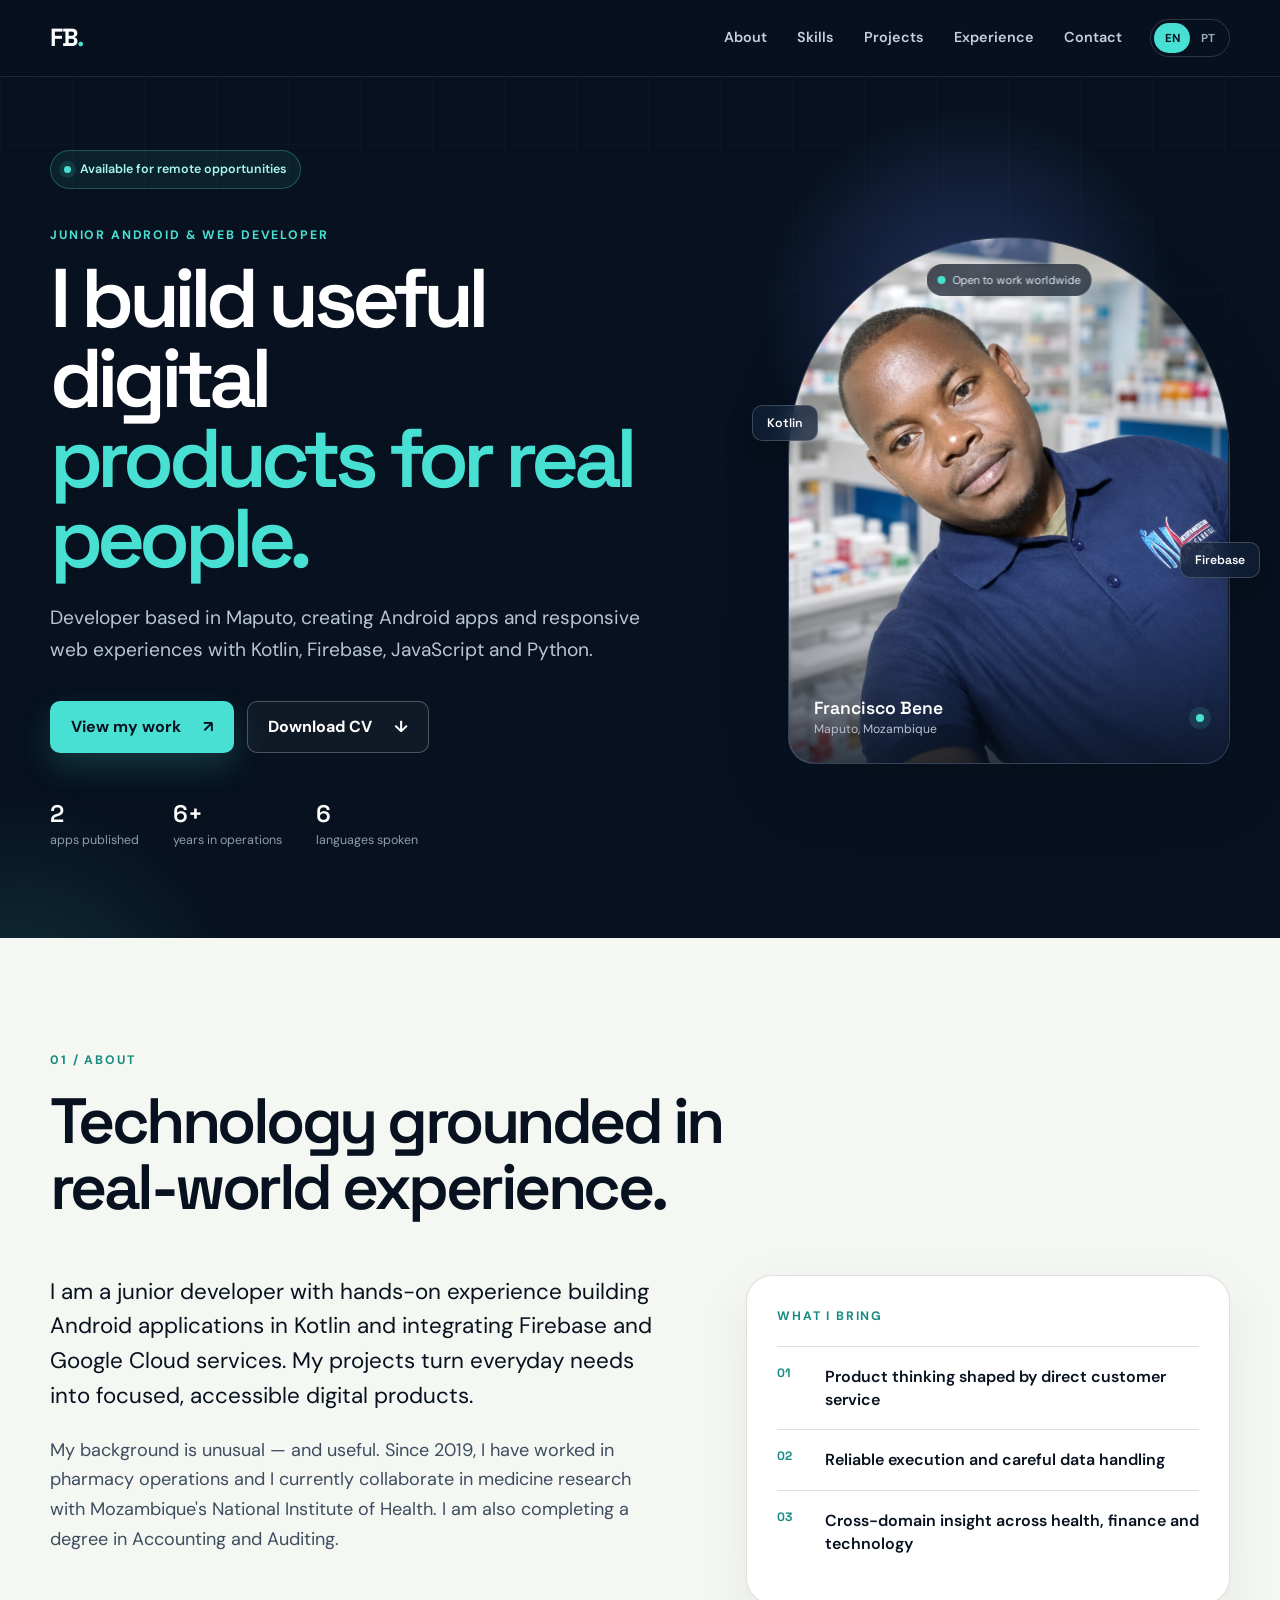
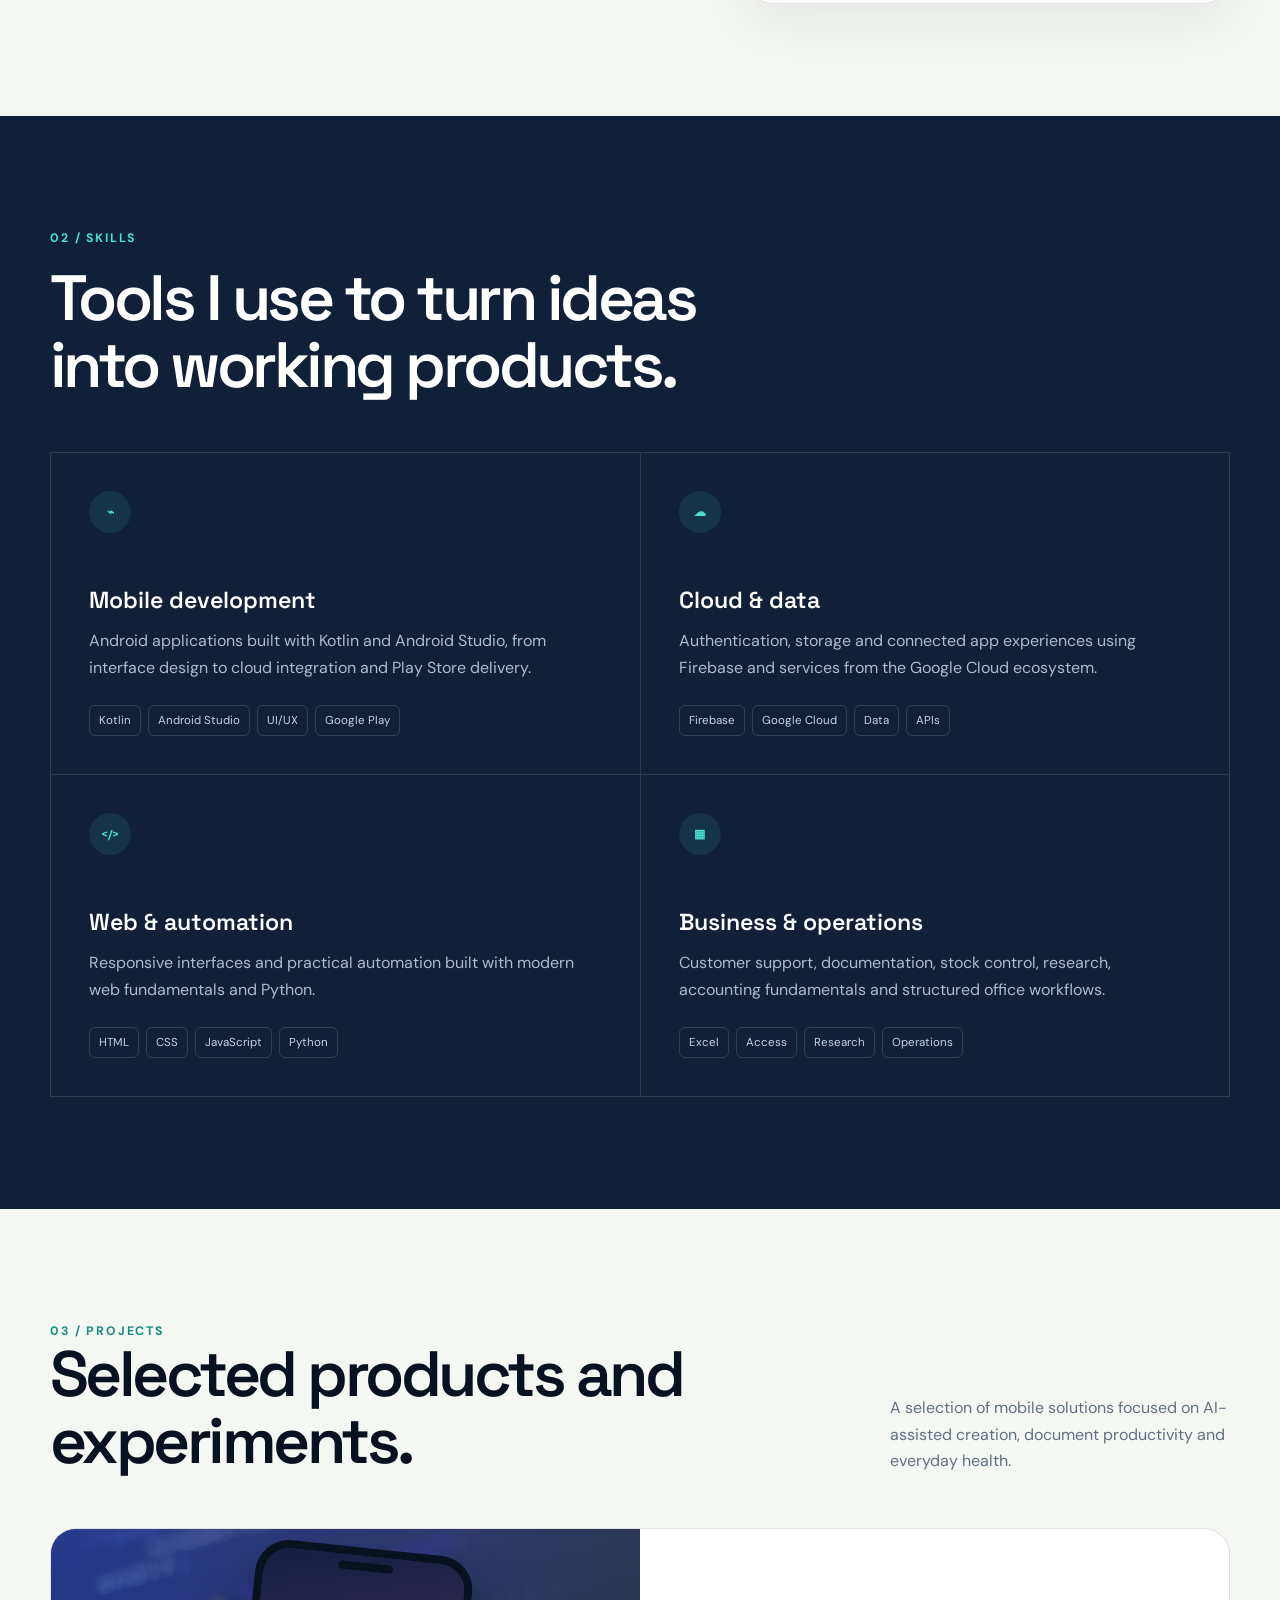
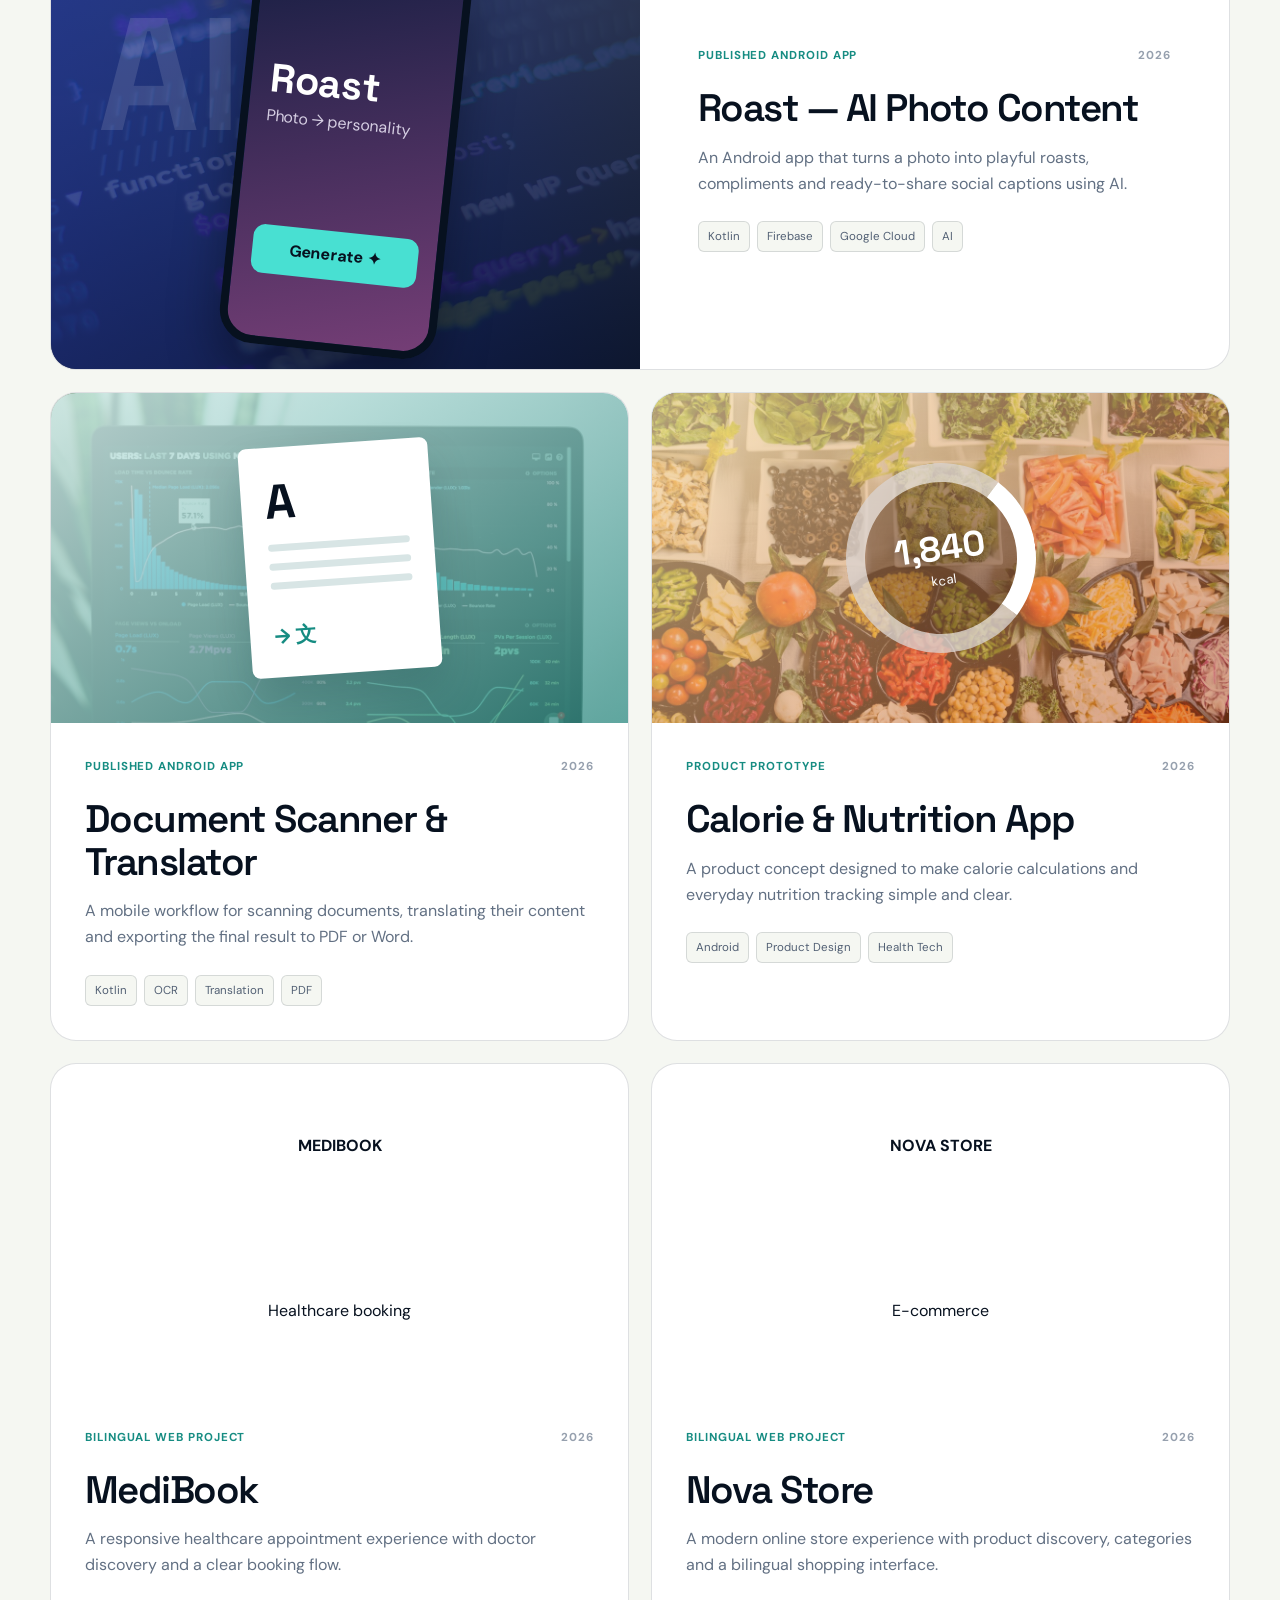
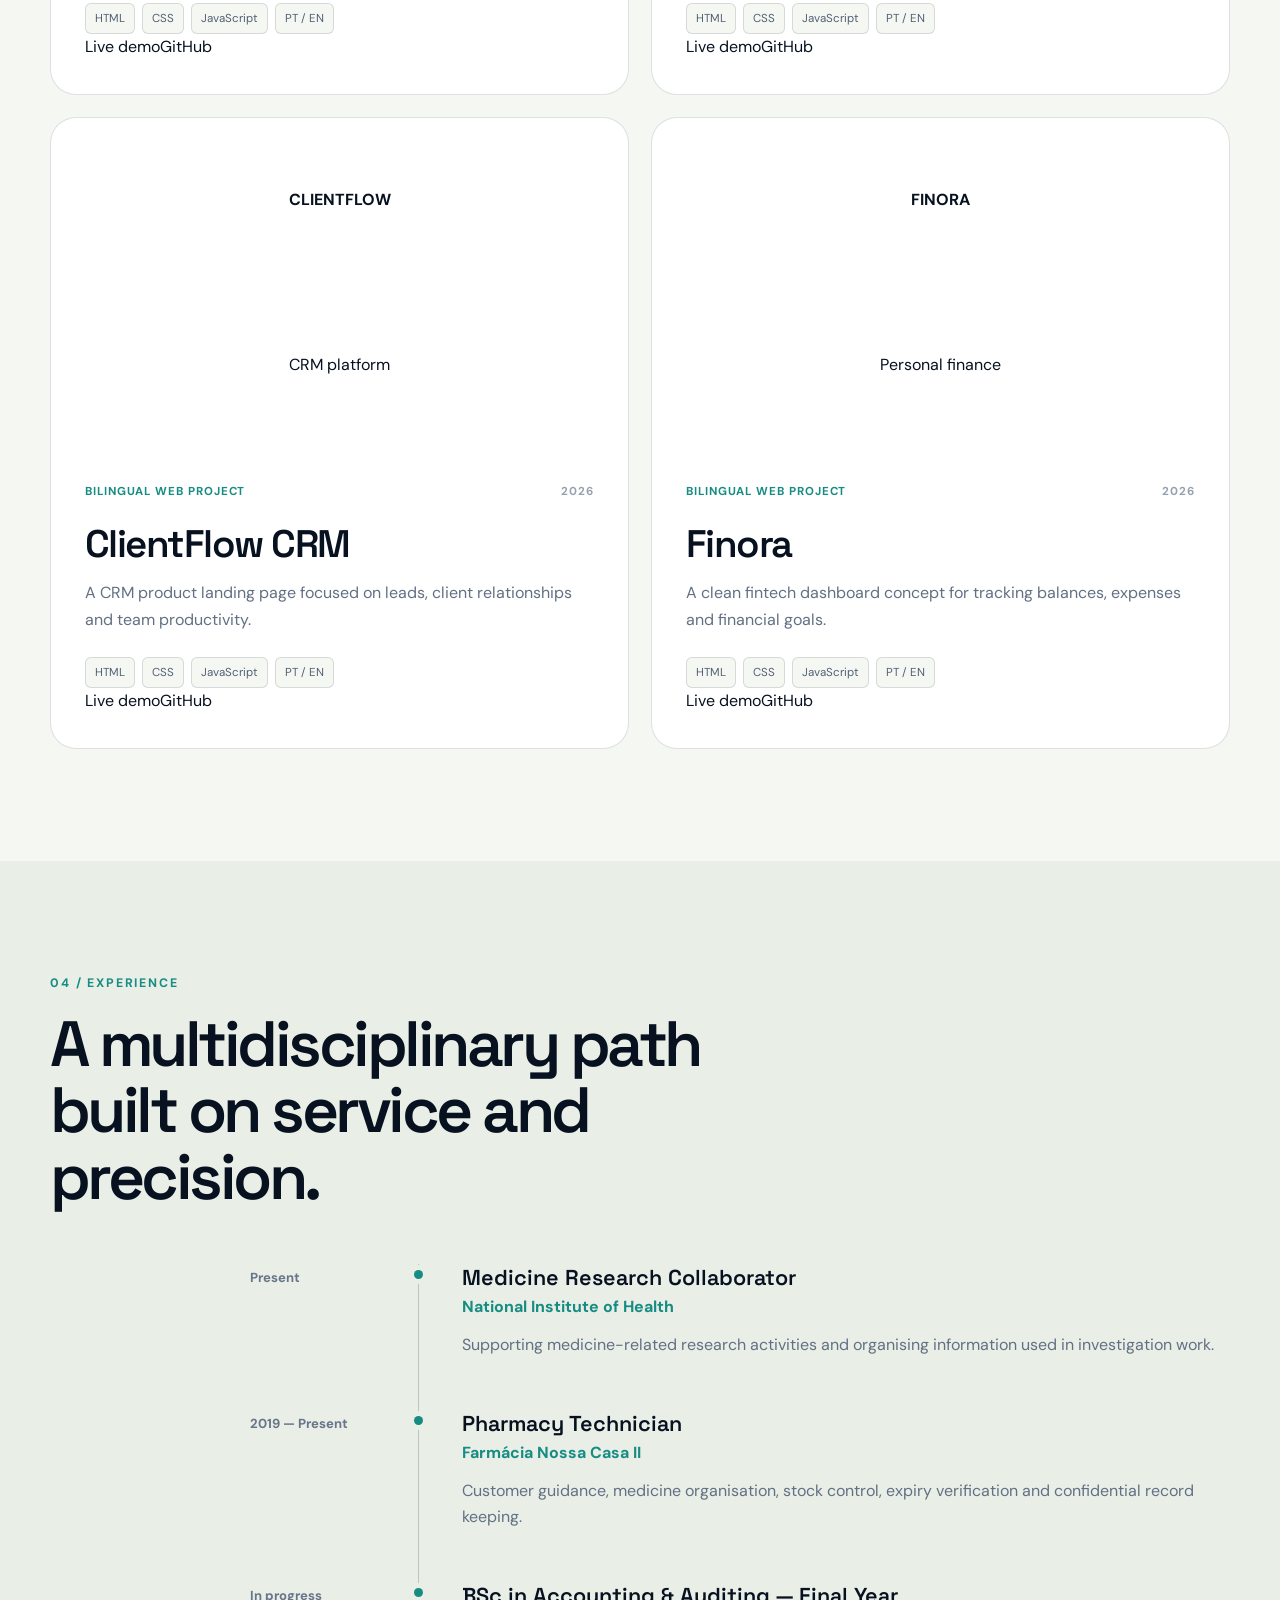
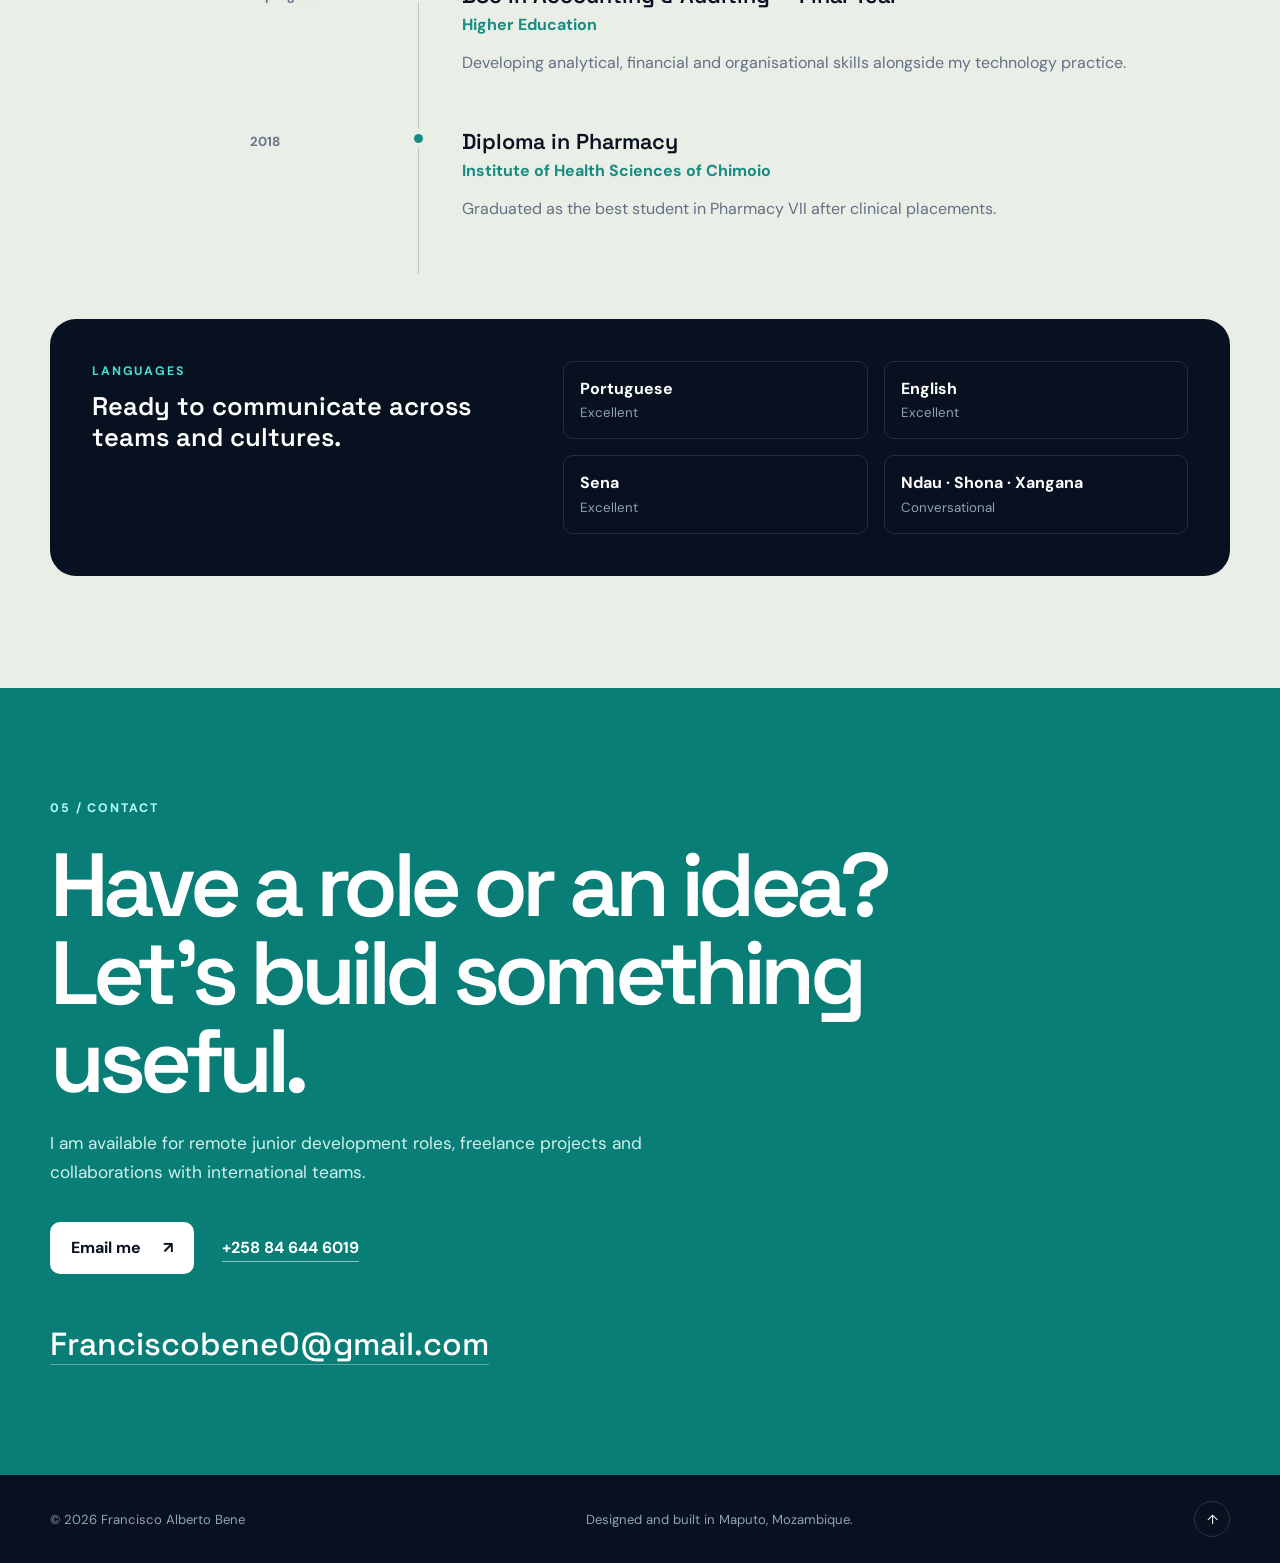
==== index.html @ 3f7740e2 "Add four bilingual web projects" ====
<!DOCTYPE html>
<html lang="en">
<head>
  <meta charset="UTF-8" />
  <meta name="viewport" content="width=device-width, initial-scale=1.0" />
  <meta name="theme-color" content="#07111f" />
  <meta name="description" content="Francisco Alberto Bene — junior Android and web developer based in Maputo, Mozambique." />
  <title>Francisco Alberto Bene | Android Developer</title>
  <link rel="icon" type="image/png" href="assets/Foto%20de%20perfil.png" />
  <link rel="preconnect" href="https://fonts.googleapis.com" />
  <link rel="preconnect" href="https://fonts.gstatic.com" crossorigin />
  <link href="https://fonts.googleapis.com/css2?family=DM+Sans:wght@400;500;600;700&family=Space+Grotesk:wght@500;600;700&display=swap" rel="stylesheet" />
  <link rel="stylesheet" href="portfolio.css" />
  <script src="portfolio.js" defer></script>
</head>
<body>
  <a class="skip-link" href="#main" data-i18n="skip">Skip to content</a>
  <header class="site-header">
    <div class="container nav-wrap">
      <a class="brand" href="#home" aria-label="Francisco Bene — home">FB<span>.</span></a>
      <nav class="site-nav" id="siteNav" aria-label="Main navigation">
        <a href="#about" data-i18n="navAbout">About</a>
        <a href="#skills" data-i18n="navSkills">Skills</a>
        <a href="#projects" data-i18n="navProjects">Projects</a>
        <a href="#experience" data-i18n="navExperience">Experience</a>
        <a href="#contact" data-i18n="navContact">Contact</a>
      </nav>
      <div class="nav-actions">
        <div class="language-switch" role="group" aria-label="Language">
          <button class="language-button is-active" type="button" data-lang="en" aria-pressed="true">EN</button>
          <button class="language-button" type="button" data-lang="pt" aria-pressed="false">PT</button>
        </div>
        <button class="menu-toggle" type="button" aria-controls="siteNav" aria-expanded="false" aria-label="Open menu"><span></span><span></span><span></span></button>
      </div>
    </div>
  </header>

  <main id="main">
    <section class="hero" id="home">
      <div class="hero-glow hero-glow-one"></div><div class="hero-glow hero-glow-two"></div>
      <div class="container hero-grid">
        <div class="hero-copy reveal">
          <div class="availability"><span></span><span data-i18n="availability">Available for remote opportunities</span></div>
          <p class="kicker" data-i18n="role">Junior Android & Web Developer</p>
          <h1><span data-i18n="heroLine1">I build useful digital</span> <em data-i18n="heroAccent">products for real people.</em></h1>
          <p class="hero-lead" data-i18n="heroLead">Developer based in Maputo, creating Android apps and responsive web experiences with Kotlin, Firebase, JavaScript and Python.</p>
          <div class="cta-row">
            <a class="button button-primary" href="#projects"><span data-i18n="viewWork">View my work</span><span aria-hidden="true">↗</span></a>
            <a class="button button-secondary" href="assets/Francisco_Alberto_Bene_CV_2026.pdf" download><span data-i18n="downloadCv">Download CV</span><span aria-hidden="true">↓</span></a>
          </div>
          <ul class="quick-facts"><li><strong>2</strong><span data-i18n="factApps">apps published</span></li><li><strong>6+</strong><span data-i18n="factYears">years in operations</span></li><li><strong>6</strong><span data-i18n="factLanguages">languages spoken</span></li></ul>
        </div>
        <div class="portrait-column reveal">
          <div class="portrait-frame">
            <div class="portrait-label"><span class="code-dot"></span><span data-i18n="portraitLabel">Open to work worldwide</span></div>
            <img src="assets/Foto%20de%20perfil.png" alt="Portrait of Francisco Alberto Bene" />
            <div class="portrait-caption"><div><strong>Francisco Bene</strong><span>Maputo, Mozambique</span></div><span class="status-dot"></span></div>
          </div>
          <div class="floating-chip chip-one">Kotlin</div><div class="floating-chip chip-two">Firebase</div>
        </div>
      </div>
    </section>

    <section class="section about" id="about">
      <div class="container">
        <div class="section-heading reveal"><p class="section-number">01 / <span data-i18n="navAbout">About</span></p><h2 data-i18n="aboutTitle">Technology grounded in real-world experience.</h2></div>
        <div class="about-grid">
          <div class="about-copy reveal"><p data-i18n="aboutP1">I am a junior developer with hands-on experience building Android applications in Kotlin and integrating Firebase and Google Cloud services. My projects turn everyday needs into focused, accessible digital products.</p><p data-i18n="aboutP2">My background is unusual — and useful. Since 2019, I have worked in pharmacy operations and I currently collaborate in medicine research with Mozambique's National Institute of Health. I am also completing a degree in Accounting and Auditing.</p></div>
          <aside class="value-card reveal"><p class="mini-label" data-i18n="whatIBring">What I bring</p><ul><li><span>01</span><p data-i18n="bring1">Product thinking shaped by direct customer service</p></li><li><span>02</span><p data-i18n="bring2">Reliable execution and careful data handling</p></li><li><span>03</span><p data-i18n="bring3">Cross-domain insight across health, finance and technology</p></li></ul></aside>
        </div>
      </div>
    </section>

    <section class="section skills" id="skills">
      <div class="container">
        <div class="section-heading reveal"><p class="section-number">02 / <span data-i18n="navSkills">Skills</span></p><h2 data-i18n="skillsTitle">Tools I use to turn ideas into working products.</h2></div>
        <div class="skills-layout">
          <article class="skill-block reveal"><span class="skill-icon" aria-hidden="true">⌁</span><h3 data-i18n="mobileTitle">Mobile development</h3><p data-i18n="mobileCopy">Android applications built with Kotlin and Android Studio, from interface design to cloud integration and Play Store delivery.</p><div class="tag-list"><span>Kotlin</span><span>Android Studio</span><span>UI/UX</span><span>Google Play</span></div></article>
          <article class="skill-block reveal"><span class="skill-icon" aria-hidden="true">☁</span><h3 data-i18n="cloudTitle">Cloud & data</h3><p data-i18n="cloudCopy">Authentication, storage and connected app experiences using Firebase and services from the Google Cloud ecosystem.</p><div class="tag-list"><span>Firebase</span><span>Google Cloud</span><span>Data</span><span>APIs</span></div></article>
          <article class="skill-block reveal"><span class="skill-icon" aria-hidden="true">&lt;/&gt;</span><h3 data-i18n="webTitle">Web & automation</h3><p data-i18n="webCopy">Responsive interfaces and practical automation built with modern web fundamentals and Python.</p><div class="tag-list"><span>HTML</span><span>CSS</span><span>JavaScript</span><span>Python</span></div></article>
          <article class="skill-block reveal"><span class="skill-icon" aria-hidden="true">▦</span><h3 data-i18n="businessTitle">Business & operations</h3><p data-i18n="businessCopy">Customer support, documentation, stock control, research, accounting fundamentals and structured office workflows.</p><div class="tag-list"><span>Excel</span><span>Access</span><span>Research</span><span>Operations</span></div></article>
        </div>
      </div>
    </section>

    <section class="section projects" id="projects">
      <div class="container">
        <div class="section-heading split-heading reveal"><div><p class="section-number">03 / <span data-i18n="navProjects">Projects</span></p><h2 data-i18n="projectsTitle">Selected products and experiments.</h2></div><p data-i18n="projectsIntro">A selection of mobile solutions focused on AI-assisted creation, document productivity and everyday health.</p></div>
        <div class="project-list">
          <article class="project-card project-featured reveal"><div class="project-visual roast-visual"><span>AI</span><div class="phone-mock"><div class="mock-top"></div><strong>Roast</strong><p>Photo → personality</p><div class="mock-button">Generate ✦</div></div></div><div class="project-copy"><div class="project-meta"><span data-i18n="published">Published Android app</span><span>2026</span></div><h3>Roast — AI Photo Content</h3><p data-i18n="roastCopy">An Android app that turns a photo into playful roasts, compliments and ready-to-share social captions using AI.</p><div class="tag-list"><span>Kotlin</span><span>Firebase</span><span>Google Cloud</span><span>AI</span></div></div></article>
          <article class="project-card reveal"><div class="project-visual scanner-visual"><div class="document-sheet"><span>A</span><i></i><i></i><i></i><b>→ 文</b></div></div><div class="project-copy"><div class="project-meta"><span data-i18n="published">Published Android app</span><span>2026</span></div><h3>Document Scanner & Translator</h3><p data-i18n="scannerCopy">A mobile workflow for scanning documents, translating their content and exporting the final result to PDF or Word.</p><div class="tag-list"><span>Kotlin</span><span>OCR</span><span>Translation</span><span>PDF</span></div></div></article>
          <article class="project-card reveal"><div class="project-visual nutrition-visual"><div class="nutrition-ring"><strong>1,840</strong><span>kcal</span></div></div><div class="project-copy"><div class="project-meta"><span data-i18n="prototype">Product prototype</span><span>2026</span></div><h3 data-i18n="nutritionName">Calorie & Nutrition App</h3><p data-i18n="nutritionCopy">A product concept designed to make calorie calculations and everyday nutrition tracking simple and clear.</p><div class="tag-list"><span>Android</span><span>Product Design</span><span>Health Tech</span></div></div></article>
          <article class="project-card reveal"><div class="project-visual web-project-visual medibook-visual"><strong>MEDIBOOK</strong><span>Healthcare booking</span></div><div class="project-copy"><div class="project-meta"><span data-i18n="webProject">Bilingual web project</span><span>2026</span></div><h3>MediBook</h3><p data-i18n="medibookCopy">A responsive healthcare appointment experience with doctor discovery and a clear booking flow.</p><div class="tag-list"><span>HTML</span><span>CSS</span><span>JavaScript</span><span>PT / EN</span></div><div class="project-links"><a href="https://fabene258.github.io/medibook-healthcare-bilingual/" target="_blank" rel="noopener" data-i18n="liveDemo">Live demo</a><a href="https://github.com/Fabene258/medibook-healthcare-bilingual" target="_blank" rel="noopener">GitHub</a></div></div></article>
          <article class="project-card reveal"><div class="project-visual web-project-visual nova-visual"><strong>NOVA STORE</strong><span>E-commerce</span></div><div class="project-copy"><div class="project-meta"><span data-i18n="webProject">Bilingual web project</span><span>2026</span></div><h3>Nova Store</h3><p data-i18n="novaCopy">A modern online store experience with product discovery, categories and a bilingual shopping interface.</p><div class="tag-list"><span>HTML</span><span>CSS</span><span>JavaScript</span><span>PT / EN</span></div><div class="project-links"><a href="https://fabene258.github.io/nova-store-ecommerce/" target="_blank" rel="noopener" data-i18n="liveDemo">Live demo</a><a href="https://github.com/Fabene258/nova-store-ecommerce" target="_blank" rel="noopener">GitHub</a></div></div></article>
          <article class="project-card reveal"><div class="project-visual web-project-visual clientflow-visual"><strong>CLIENTFLOW</strong><span>CRM platform</span></div><div class="project-copy"><div class="project-meta"><span data-i18n="webProject">Bilingual web project</span><span>2026</span></div><h3>ClientFlow CRM</h3><p data-i18n="clientflowCopy">A CRM product landing page focused on leads, client relationships and team productivity.</p><div class="tag-list"><span>HTML</span><span>CSS</span><span>JavaScript</span><span>PT / EN</span></div><div class="project-links"><a href="https://fabene258.github.io/clientflow-crm-bilingual/" target="_blank" rel="noopener" data-i18n="liveDemo">Live demo</a><a href="https://github.com/Fabene258/clientflow-crm-bilingual" target="_blank" rel="noopener">GitHub</a></div></div></article>
          <article class="project-card reveal"><div class="project-visual web-project-visual finora-visual"><strong>FINORA</strong><span>Personal finance</span></div><div class="project-copy"><div class="project-meta"><span data-i18n="webProject">Bilingual web project</span><span>2026</span></div><h3>Finora</h3><p data-i18n="finoraCopy">A clean fintech dashboard concept for tracking balances, expenses and financial goals.</p><div class="tag-list"><span>HTML</span><span>CSS</span><span>JavaScript</span><span>PT / EN</span></div><div class="project-links"><a href="https://fabene258.github.io/finora-fintech-bilingual/" target="_blank" rel="noopener" data-i18n="liveDemo">Live demo</a><a href="https://github.com/Fabene258/finora-fintech-bilingual" target="_blank" rel="noopener">GitHub</a></div></div></article>
        </div>
      </div>
    </section>

    <section class="section experience" id="experience">
      <div class="container">
        <div class="section-heading reveal"><p class="section-number">04 / <span data-i18n="navExperience">Experience</span></p><h2 data-i18n="experienceTitle">A multidisciplinary path built on service and precision.</h2></div>
        <div class="timeline">
          <article class="timeline-row reveal"><div class="timeline-date" data-i18n="present">Present</div><div class="timeline-marker"></div><div class="timeline-body"><h3 data-i18n="researchRole">Medicine Research Collaborator</h3><p class="company" data-i18n="ins">National Institute of Health</p><p data-i18n="researchCopy">Supporting medicine-related research activities and organising information used in investigation work.</p></div></article>
          <article class="timeline-row reveal"><div class="timeline-date">2019 — <span data-i18n="present">Present</span></div><div class="timeline-marker"></div><div class="timeline-body"><h3 data-i18n="pharmacyRole">Pharmacy Technician</h3><p class="company">Farmácia Nossa Casa II</p><p data-i18n="pharmacyCopy">Customer guidance, medicine organisation, stock control, expiry verification and confidential record keeping.</p></div></article>
          <article class="timeline-row reveal"><div class="timeline-date" data-i18n="degreeDate">In progress</div><div class="timeline-marker"></div><div class="timeline-body"><h3 data-i18n="degreeTitle">BSc in Accounting & Auditing — Final Year</h3><p class="company" data-i18n="education">Higher Education</p><p data-i18n="degreeCopy">Developing analytical, financial and organisational skills alongside my technology practice.</p></div></article>
          <article class="timeline-row reveal"><div class="timeline-date">2018</div><div class="timeline-marker"></div><div class="timeline-body"><h3 data-i18n="pharmacyDegree">Diploma in Pharmacy</h3><p class="company" data-i18n="ics">Institute of Health Sciences of Chimoio</p><p data-i18n="awardCopy">Graduated as the best student in Pharmacy VII after clinical placements.</p></div></article>
        </div>
        <div class="language-panel reveal"><div><p class="mini-label" data-i18n="languages">Languages</p><h3 data-i18n="communicationTitle">Ready to communicate across teams and cultures.</h3></div><div class="language-grid"><span><b data-i18n="portuguese">Portuguese</b><small data-i18n="excellent">Excellent</small></span><span><b data-i18n="english">English</b><small data-i18n="excellent">Excellent</small></span><span><b>Sena</b><small data-i18n="excellent">Excellent</small></span><span><b>Ndau · Shona · Xangana</b><small data-i18n="conversational">Conversational</small></span></div></div>
      </div>
    </section>

    <section class="contact" id="contact"><div class="container contact-inner reveal"><p class="section-number">05 / <span data-i18n="navContact">Contact</span></p><h2 data-i18n="contactTitle">Have a role or an idea? Let's build something useful.</h2><p data-i18n="contactCopy">I am available for remote junior development roles, freelance projects and collaborations with international teams.</p><div class="contact-actions"><a class="button button-light" href="mailto:Franciscobene0@gmail.com?subject=Remote%20opportunity%20for%20Francisco%20Bene"><span data-i18n="emailMe">Email me</span><span>↗</span></a><a class="text-link" href="tel:+258846446019">+258 84 644 6019</a></div><a class="email-display" href="mailto:Franciscobene0@gmail.com">Franciscobene0@gmail.com</a></div></section>
  </main>
  <footer class="site-footer"><div class="container footer-inner"><p>© <span id="year"></span> Francisco Alberto Bene</p><p data-i18n="footerNote">Designed and built in Maputo, Mozambique.</p><a href="#home" aria-label="Back to top">↑</a></div></footer>
</body>
</html>
---- portfolio.css ----
:root {
  --ink: #07111f;
  --ink-soft: #102039;
  --paper: #f5f7f2;
  --paper-alt: #e9eee7;
  --white: #ffffff;
  --muted: #627083;
  --cyan: #48e0d2;
  --blue: #6d8dff;
  --line: rgba(7, 17, 31, 0.13);
  --radius: 26px;
  --shadow: 0 24px 70px rgba(6, 15, 27, 0.15);
}

* { box-sizing: border-box; margin: 0; padding: 0; }
html { scroll-behavior: smooth; scroll-padding-top: 82px; }
body { font-family: "DM Sans", sans-serif; color: var(--ink); background: var(--paper); line-height: 1.65; overflow-x: hidden; }
a { color: inherit; text-decoration: none; }
img { display: block; max-width: 100%; }
button { font: inherit; }
.container { width: min(1180px, calc(100% - 40px)); margin-inline: auto; }
.section { padding: 112px 0; }
.skip-link { position: fixed; left: 20px; top: -80px; z-index: 1000; padding: 12px 18px; background: var(--cyan); color: var(--ink); border-radius: 8px; }
.skip-link:focus { top: 16px; }

.site-header { position: fixed; inset: 0 0 auto; z-index: 50; border-bottom: 1px solid rgba(255,255,255,.1); background: rgba(7,17,31,.78); backdrop-filter: blur(18px); color: var(--white); }
.nav-wrap { height: 76px; display: flex; align-items: center; justify-content: space-between; gap: 28px; }
.brand { font: 700 1.55rem/1 "Space Grotesk", sans-serif; letter-spacing: -.04em; }
.brand span { color: var(--cyan); }
.site-nav { display: flex; align-items: center; gap: 30px; margin-left: auto; }
.site-nav a { color: #c6d0de; font-size: .9rem; font-weight: 600; transition: color .2s; }
.site-nav a:hover, .site-nav a:focus-visible { color: var(--cyan); }
.nav-actions { display: flex; align-items: center; gap: 16px; }
.language-switch { display: flex; padding: 3px; border: 1px solid rgba(255,255,255,.16); border-radius: 99px; }
.language-button { min-width: 36px; height: 30px; border: 0; border-radius: 99px; background: transparent; color: #9caabd; cursor: pointer; font-size: .72rem; font-weight: 700; }
.language-button.is-active { color: var(--ink); background: var(--cyan); }
.menu-toggle { display: none; border: 0; background: transparent; width: 42px; height: 42px; cursor: pointer; }
.menu-toggle span { display: block; width: 22px; height: 2px; background: white; margin: 5px auto; border-radius: 2px; }

.hero { min-height: 780px; padding: 150px 0 88px; position: relative; overflow: hidden; color: white; background: var(--ink); }
.hero::before { content: ""; position: absolute; inset: 0; opacity: .17; background-image: linear-gradient(rgba(255,255,255,.13) 1px, transparent 1px), linear-gradient(90deg, rgba(255,255,255,.13) 1px, transparent 1px); background-size: 72px 72px; mask-image: linear-gradient(to bottom, black, transparent 82%); }
.hero-glow { position: absolute; border-radius: 50%; filter: blur(3px); opacity: .45; }
.hero-glow-one { width: 440px; height: 440px; right: 7%; top: 10%; background: radial-gradient(circle, rgba(109,141,255,.65), transparent 68%); }
.hero-glow-two { width: 480px; height: 480px; left: -18%; bottom: -35%; background: radial-gradient(circle, rgba(72,224,210,.36), transparent 70%); }
.hero-grid { position: relative; display: grid; grid-template-columns: 1.18fr .82fr; gap: clamp(40px, 8vw, 110px); align-items: center; }
.availability { width: fit-content; display: flex; align-items: center; gap: 9px; margin-bottom: 36px; padding: 8px 13px; border: 1px solid rgba(72,224,210,.28); border-radius: 99px; color: #a9f6ee; background: rgba(72,224,210,.08); font-size: .78rem; font-weight: 600; }
.availability > span:first-child { width: 7px; height: 7px; border-radius: 50%; background: var(--cyan); box-shadow: 0 0 0 5px rgba(72,224,210,.12); }
.kicker, .section-number, .mini-label { color: var(--cyan); font-size: .77rem; font-weight: 700; letter-spacing: .15em; text-transform: uppercase; }
.hero h1 { max-width: 760px; margin: 14px 0 24px; font: 600 clamp(3.3rem, 6.5vw, 6.6rem)/.96 "Space Grotesk", sans-serif; letter-spacing: -.07em; }
.hero h1 em { display: block; color: var(--cyan); font-style: normal; }
.hero-lead { max-width: 610px; color: #b9c5d5; font-size: clamp(1.05rem, 1.5vw, 1.2rem); }
.cta-row { display: flex; flex-wrap: wrap; gap: 13px; margin-top: 35px; }
.button { min-height: 52px; padding: 0 20px; border: 1px solid transparent; border-radius: 10px; display: inline-flex; align-items: center; justify-content: center; gap: 22px; font-weight: 700; transition: transform .2s, box-shadow .2s, background .2s; }
.button:hover, .button:focus-visible { transform: translateY(-3px); }
.button-primary { color: var(--ink); background: var(--cyan); box-shadow: 0 14px 32px rgba(72,224,210,.18); }
.button-secondary { border-color: rgba(255,255,255,.25); color: white; background: rgba(255,255,255,.04); }
.quick-facts { list-style: none; display: flex; gap: 34px; margin-top: 45px; }
.quick-facts li { display: grid; gap: 1px; }
.quick-facts strong { font: 600 1.5rem "Space Grotesk", sans-serif; }
.quick-facts span { color: #8e9caf; font-size: .78rem; }
.portrait-column { position: relative; }
.portrait-frame { position: relative; overflow: hidden; border: 1px solid rgba(255,255,255,.14); border-radius: 220px 220px 26px 26px; background: #14233a; box-shadow: var(--shadow); }
.portrait-frame img { width: 100%; height: 525px; object-fit: cover; object-position: 50% 28%; filter: saturate(.9) contrast(1.03); }
.portrait-frame::after { content: ""; position: absolute; inset: 0; background: linear-gradient(to top, rgba(7,17,31,.82), transparent 35%); pointer-events: none; }
.portrait-label { position: absolute; z-index: 2; top: 26px; left: 50%; transform: translateX(-50%); white-space: nowrap; display: flex; align-items: center; gap: 7px; padding: 7px 11px; border-radius: 99px; color: #dfe7f2; background: rgba(7,17,31,.68); backdrop-filter: blur(10px); font-size: .7rem; }
.code-dot, .status-dot { width: 8px; height: 8px; border-radius: 50%; background: var(--cyan); }
.portrait-caption { position: absolute; z-index: 2; inset: auto 25px 24px; display: flex; justify-content: space-between; align-items: center; }
.portrait-caption div { display: grid; }
.portrait-caption strong { font: 600 1.1rem "Space Grotesk", sans-serif; }
.portrait-caption span { color: #b5c1d0; font-size: .76rem; }
.portrait-caption .status-dot { box-shadow: 0 0 0 7px rgba(72,224,210,.13); }
.floating-chip { position: absolute; padding: 9px 14px; border: 1px solid rgba(255,255,255,.19); border-radius: 10px; color: white; background: rgba(17,32,56,.78); backdrop-filter: blur(12px); font: 600 .77rem "Space Grotesk", sans-serif; box-shadow: 0 12px 30px rgba(0,0,0,.2); }
.chip-one { left: -36px; top: 32%; }.chip-two { right: -30px; top: 58%; }

.section-heading { display: grid; gap: 17px; margin-bottom: 54px; }
.section-heading h2 { max-width: 760px; font: 600 clamp(2.5rem, 5vw, 4.6rem)/1.04 "Space Grotesk", sans-serif; letter-spacing: -.055em; }
.section-number { color: #168c82; }
.about-grid { display: grid; grid-template-columns: 1.12fr .88fr; gap: 80px; align-items: start; }
.about-copy { display: grid; gap: 22px; color: #3e4d60; font-size: 1.13rem; }
.about-copy p:first-child { color: var(--ink); font-size: 1.4rem; line-height: 1.55; }
.value-card { padding: 30px; border: 1px solid var(--line); border-radius: var(--radius); background: var(--white); box-shadow: 0 18px 54px rgba(13,29,50,.07); }
.value-card .mini-label { margin-bottom: 20px; color: #168c82; }
.value-card ul { list-style: none; display: grid; }
.value-card li { display: grid; grid-template-columns: 34px 1fr; gap: 14px; padding: 18px 0; border-top: 1px solid var(--line); }
.value-card li span { color: #168c82; font: 700 .76rem "Space Grotesk", sans-serif; }
.value-card li p { font-weight: 600; line-height: 1.45; }

.skills { color: white; background: var(--ink-soft); }
.skills .section-number { color: var(--cyan); }
.skills-layout { display: grid; grid-template-columns: repeat(2, 1fr); border-top: 1px solid rgba(255,255,255,.12); border-left: 1px solid rgba(255,255,255,.12); }
.skill-block { min-height: 320px; padding: 38px; border-right: 1px solid rgba(255,255,255,.12); border-bottom: 1px solid rgba(255,255,255,.12); transition: background .25s; }
.skill-block:hover { background: rgba(255,255,255,.035); }
.skill-icon { display: grid; place-items: center; width: 42px; height: 42px; margin-bottom: 52px; border-radius: 50%; color: var(--cyan); background: rgba(72,224,210,.1); font: 700 .72rem "Space Grotesk", sans-serif; }
.skill-block h3 { margin-bottom: 13px; font: 600 1.45rem "Space Grotesk", sans-serif; }
.skill-block p { max-width: 500px; color: #aebacd; }
.tag-list { display: flex; flex-wrap: wrap; gap: 7px; margin-top: 24px; }
.tag-list span { padding: 5px 9px; border: 1px solid rgba(255,255,255,.14); border-radius: 6px; color: #c6d2e1; font-size: .72rem; }

.split-heading { grid-template-columns: 1fr 340px; align-items: end; gap: 50px; }
.split-heading > p { color: var(--muted); }
.project-list { display: grid; grid-template-columns: repeat(2, 1fr); gap: 22px; }
.project-card { overflow: hidden; border: 1px solid var(--line); border-radius: var(--radius); background: var(--white); }
.project-featured { grid-column: 1 / -1; display: grid; grid-template-columns: 1fr 1fr; }
.project-visual { min-height: 330px; display: grid; place-items: center; position: relative; overflow: hidden; }
.project-featured .project-visual { min-height: 440px; }
.roast-visual { background: linear-gradient(135deg, rgba(40,58,157,.82), rgba(10,20,48,.9)), url("assets/project-ai.jpg") center/cover no-repeat; }
.roast-visual > span { position: absolute; left: 8%; top: 10%; color: rgba(255,255,255,.12); font: 700 10rem "Space Grotesk", sans-serif; }
.phone-mock { position: relative; transform: rotate(6deg); width: 218px; height: 405px; padding: 24px 18px; border: 8px solid #07111f; border-radius: 34px; color: white; background: linear-gradient(165deg, #151e42, #753e76); box-shadow: 0 26px 50px rgba(0,0,0,.35); }
.mock-top { width: 55px; height: 8px; margin: -17px auto 90px; border-radius: 9px; background: #07111f; }
.phone-mock strong { font: 700 2.5rem "Space Grotesk", sans-serif; }.phone-mock p { color: #d6cfe3; }.mock-button { margin-top: 95px; padding: 11px; border-radius: 12px; text-align: center; color: #07111f; background: var(--cyan); font-weight: 700; }
.scanner-visual { background: linear-gradient(145deg, rgba(216,243,240,.86), rgba(51,143,134,.78)), url("assets/project-scanner.jpg") center/cover no-repeat; }.document-sheet { width: 190px; min-height: 230px; padding: 24px; transform: rotate(-4deg); border-radius: 8px; background: white; box-shadow: 0 22px 40px rgba(7,42,50,.18); }.document-sheet > span { font: 700 3rem "Space Grotesk", sans-serif; }.document-sheet i { display: block; height: 7px; margin: 12px 0; border-radius: 4px; background: #d8e5e5; }.document-sheet b { display: block; margin-top: 30px; color: #168c82; font-size: 1.3rem; }
.nutrition-visual { background: linear-gradient(145deg, rgba(255,224,170,.7), rgba(194,83,31,.5)), url("assets/project-nutrition.jpg") center/cover no-repeat; }.nutrition-ring { width: 190px; height: 190px; display: grid; place-content: center; text-align: center; border: 19px solid rgba(255,255,255,.62); border-right-color: #fff; border-radius: 50%; color: #fff; background: rgba(68,34,20,.38); text-shadow: 0 2px 12px rgba(0,0,0,.35); transform: rotate(-8deg); }.nutrition-ring strong { font: 700 2.2rem "Space Grotesk", sans-serif; }.nutrition-ring span { font-size: .82rem; }
.project-copy { padding: 34px; }
.project-featured .project-copy { display: flex; flex-direction: column; justify-content: center; padding: 58px; }
.project-meta { display: flex; justify-content: space-between; gap: 15px; margin-bottom: 22px; color: #168c82; font-size: .72rem; font-weight: 700; letter-spacing: .08em; text-transform: uppercase; }
.project-meta span:last-child { color: #96a0ae; }
.project-copy h3 { margin-bottom: 15px; font: 600 clamp(1.65rem, 3vw, 2.45rem)/1.1 "Space Grotesk", sans-serif; letter-spacing: -.04em; }
.project-copy p { color: var(--muted); }
.project-copy .tag-list span { border-color: var(--line); color: #526074; background: var(--paper); }

.experience { background: var(--paper-alt); }
.timeline { max-width: 980px; margin-left: auto; }
.timeline-row { display: grid; grid-template-columns: 140px 16px 1fr; gap: 28px; }
.timeline-date { padding-top: 3px; color: #687588; font-size: .82rem; font-weight: 700; }
.timeline-marker { position: relative; border-left: 1px solid #bbc6c0; }
.timeline-marker::before { content: ""; position: absolute; left: -5px; top: 6px; width: 9px; height: 9px; border-radius: 50%; background: #168c82; box-shadow: 0 0 0 5px var(--paper-alt); }
.timeline-body { padding: 0 0 52px; }
.timeline-body h3 { font: 600 1.35rem "Space Grotesk", sans-serif; }.company { margin: 3px 0 11px; color: #168c82; font-weight: 700; }.timeline-body > p:last-child { color: var(--muted); }
.language-panel { margin-top: 45px; padding: 42px; display: grid; grid-template-columns: .8fr 1.2fr; gap: 55px; color: white; border-radius: var(--radius); background: var(--ink); }
.language-panel h3 { margin-top: 10px; font: 600 1.6rem/1.2 "Space Grotesk", sans-serif; }.language-grid { display: grid; grid-template-columns: repeat(2, 1fr); gap: 16px; }.language-grid span { display: grid; padding: 14px 16px; border: 1px solid rgba(255,255,255,.12); border-radius: 10px; }.language-grid small { color: #93a0b2; }

.contact { padding: 110px 0; color: white; background: #087e76; }
.contact .section-number { color: #b9fff9; }
.contact-inner h2 { max-width: 960px; margin: 24px 0; font: 600 clamp(3rem, 7vw, 6rem)/.98 "Space Grotesk", sans-serif; letter-spacing: -.065em; }
.contact-inner > p:nth-of-type(2) { max-width: 680px; color: #d0f2ef; font-size: 1.08rem; }
.contact-actions { display: flex; align-items: center; flex-wrap: wrap; gap: 28px; margin: 36px 0 50px; }.button-light { color: var(--ink); background: white; }.text-link { border-bottom: 1px solid rgba(255,255,255,.55); font-weight: 700; }.email-display { display: inline-block; font: 500 clamp(1.15rem, 2.6vw, 2rem) "Space Grotesk", sans-serif; border-bottom: 1px solid rgba(255,255,255,.35); }
.site-footer { color: #95a2b4; background: var(--ink); }.footer-inner { min-height: 88px; display: flex; align-items: center; justify-content: space-between; gap: 18px; font-size: .82rem; }.footer-inner a { width: 36px; height: 36px; display: grid; place-items: center; border: 1px solid rgba(255,255,255,.15); border-radius: 50%; color: white; }

.reveal { opacity: 0; transform: translateY(22px); transition: opacity .7s ease, transform .7s ease; }.reveal.is-visible { opacity: 1; transform: none; }
@media (prefers-reduced-motion: reduce) { html { scroll-behavior: auto; } .reveal { opacity: 1; transform: none; transition: none; } }

@media (max-width: 900px) {
  .site-nav { position: fixed; inset: 76px 16px auto; display: none; flex-direction: column; align-items: stretch; gap: 0; padding: 12px; border: 1px solid rgba(255,255,255,.13); border-radius: 14px; background: #0b1728; box-shadow: var(--shadow); }
  .site-nav.is-open { display: flex; }.site-nav a { padding: 13px 12px; }.menu-toggle { display: block; }
  .hero-grid, .about-grid { grid-template-columns: 1fr; }.hero { padding-top: 130px; }.hero-copy { max-width: 740px; }.portrait-column { width: min(500px, 90%); margin: 20px auto 0; }
  .split-heading { grid-template-columns: 1fr; }.split-heading > p { max-width: 620px; }.project-featured { grid-template-columns: 1fr; }.project-list { grid-template-columns: 1fr 1fr; }
  .language-panel { grid-template-columns: 1fr; }
}

@media (max-width: 640px) {
  .container { width: min(100% - 28px, 1180px); }.section { padding: 78px 0; }.nav-wrap { height: 68px; }.site-nav { top: 68px; }.hero { min-height: auto; padding: 112px 0 72px; }.hero h1 { font-size: clamp(2.85rem, 14.5vw, 4.2rem); }.hero-lead { font-size: 1rem; }.availability { margin-bottom: 26px; }
  .quick-facts { gap: 16px; justify-content: space-between; }.quick-facts li { max-width: 92px; }.portrait-frame img { height: 430px; }.floating-chip { display: none; }
  .section-heading { margin-bottom: 38px; }.about-grid { gap: 40px; }.about-copy p:first-child { font-size: 1.18rem; }.value-card { padding: 22px; }
  .skills-layout, .project-list { grid-template-columns: 1fr; }.skill-block { min-height: auto; padding: 28px; }.skill-icon { margin-bottom: 32px; }.project-featured { grid-column: auto; }.project-featured .project-copy, .project-copy { padding: 27px; }.project-featured .project-visual, .project-visual { min-height: 320px; }
  .timeline-row { grid-template-columns: 1fr; gap: 6px; padding-left: 25px; position: relative; }.timeline-marker { position: absolute; left: 4px; top: 2px; bottom: 0; }.timeline-body { padding-bottom: 42px; }.language-panel { padding: 28px; gap: 30px; }.language-grid { grid-template-columns: 1fr; }
  .contact { padding: 80px 0; }.contact-inner h2 { font-size: clamp(2.6rem, 13vw, 4rem); }.email-display { overflow-wrap: anywhere; }.footer-inner { padding: 24px 0; flex-wrap: wrap; }.footer-inner p:nth-child(2) { order: 3; width: 100%; }
}
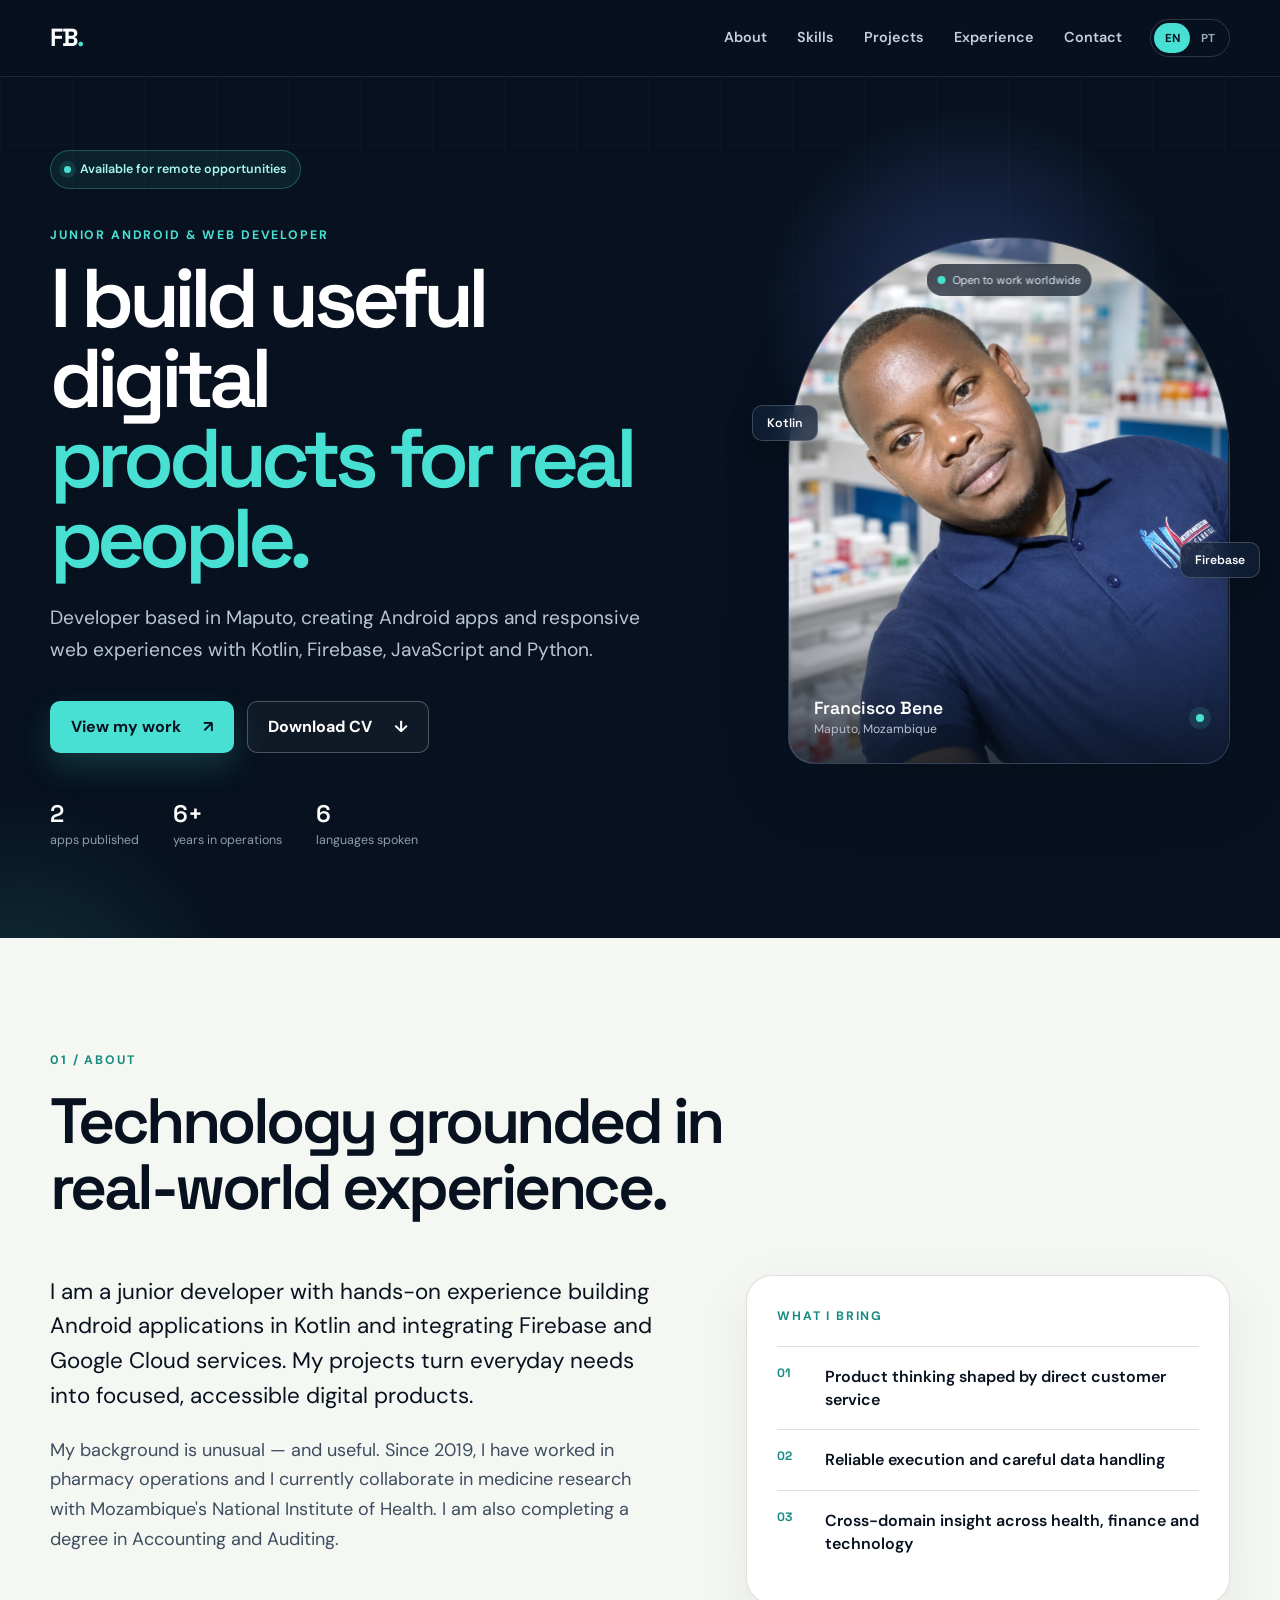
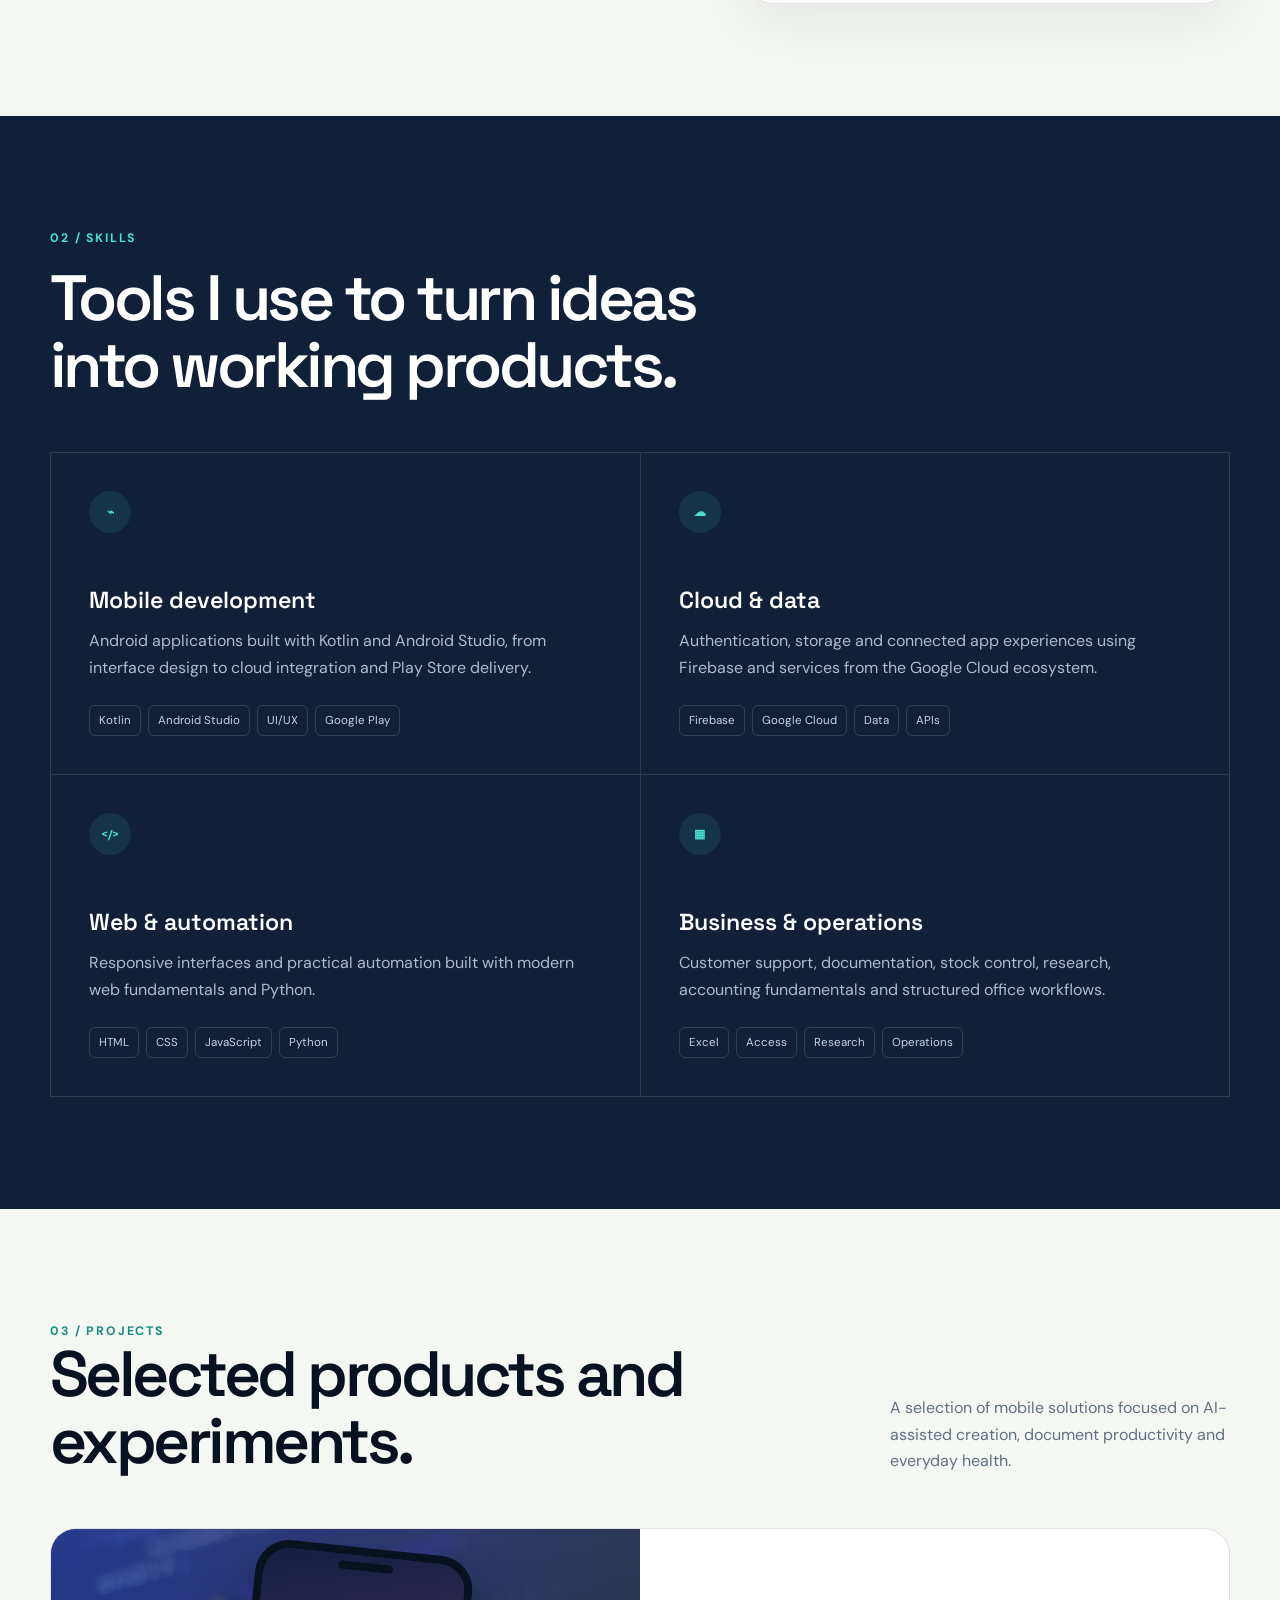
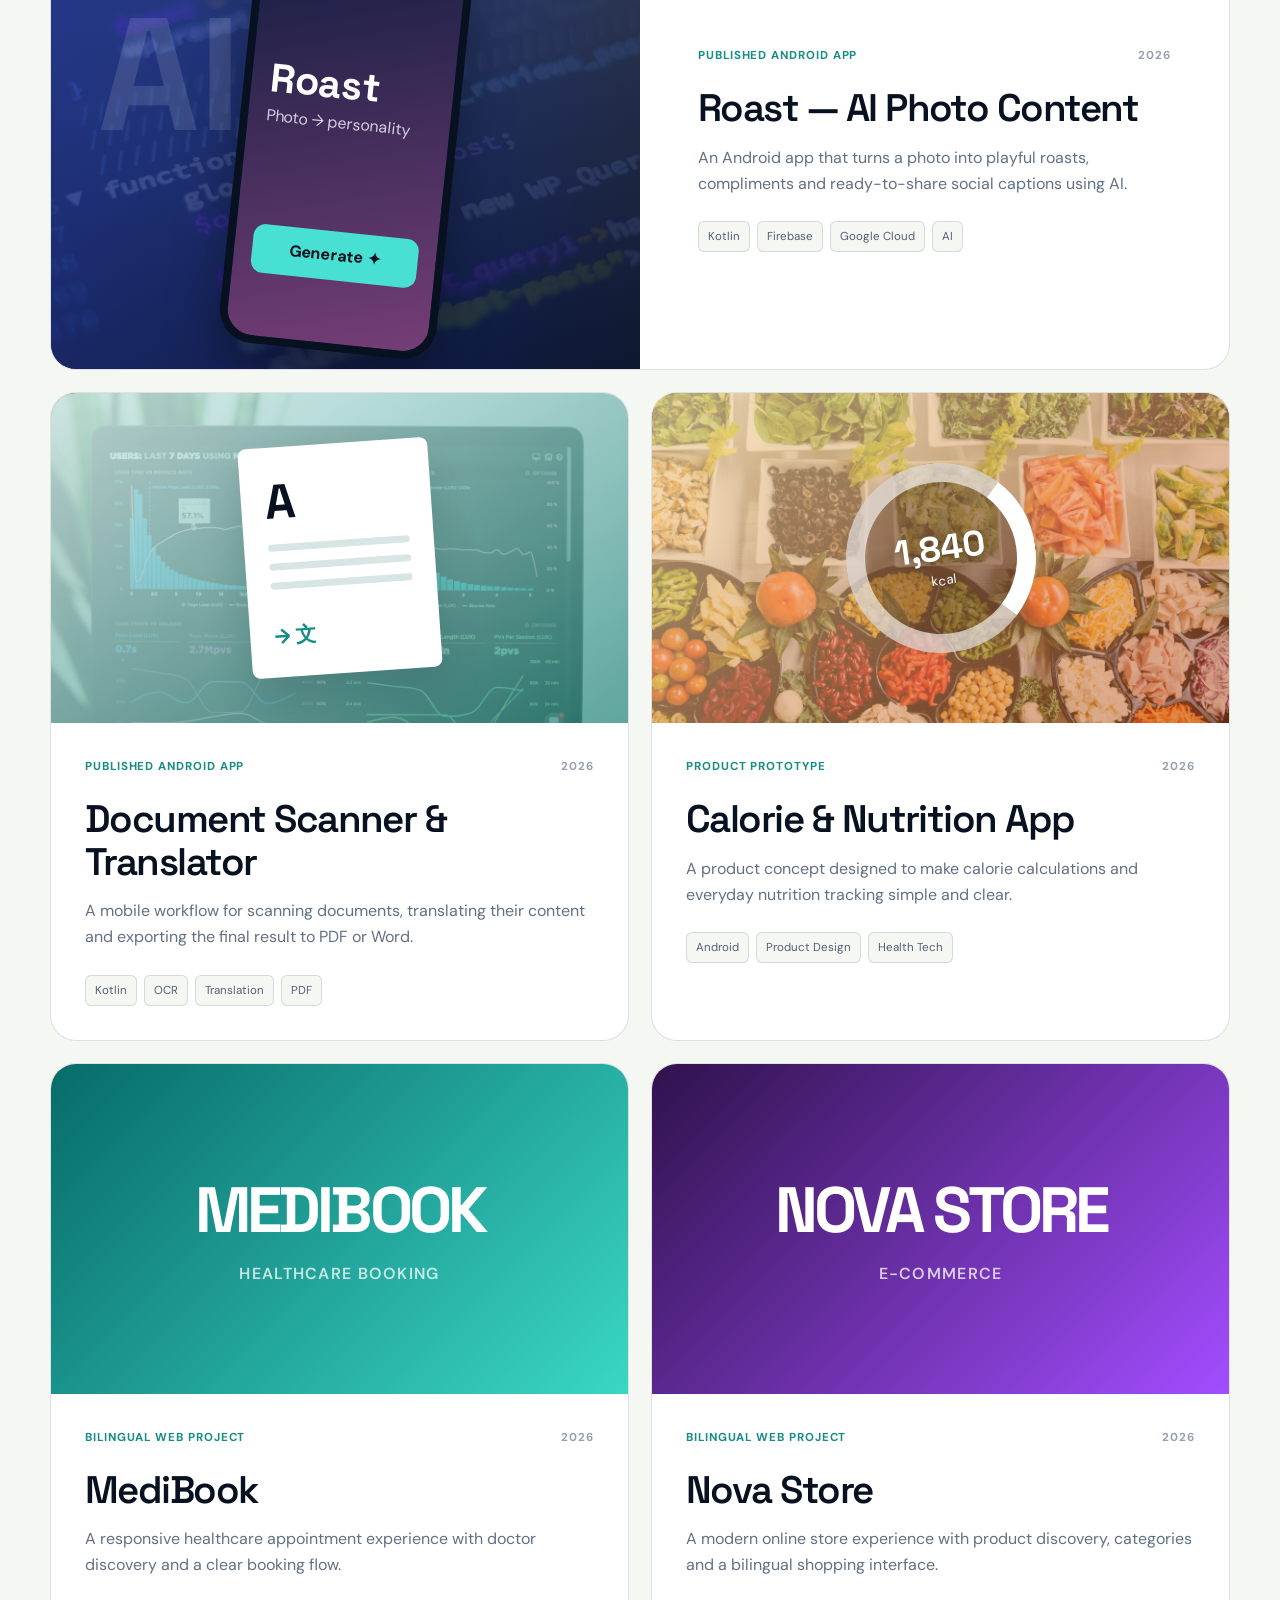
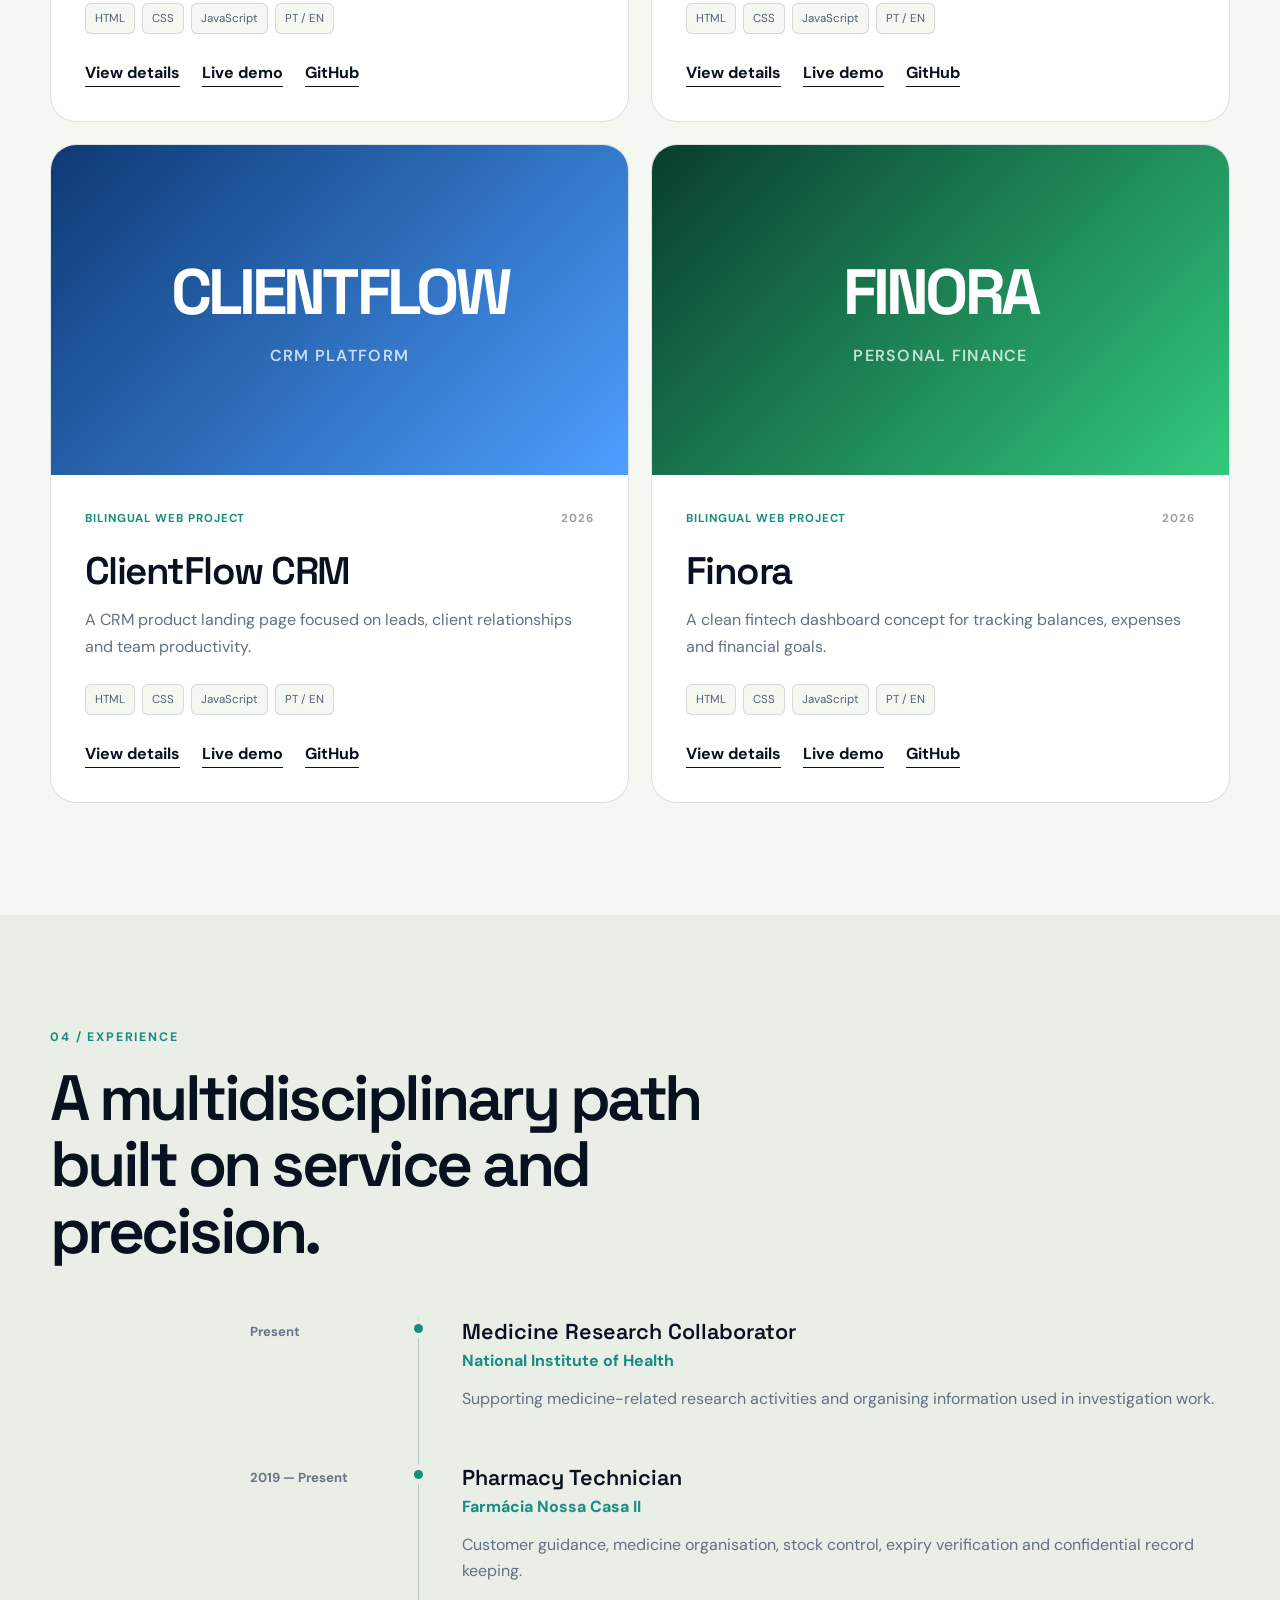
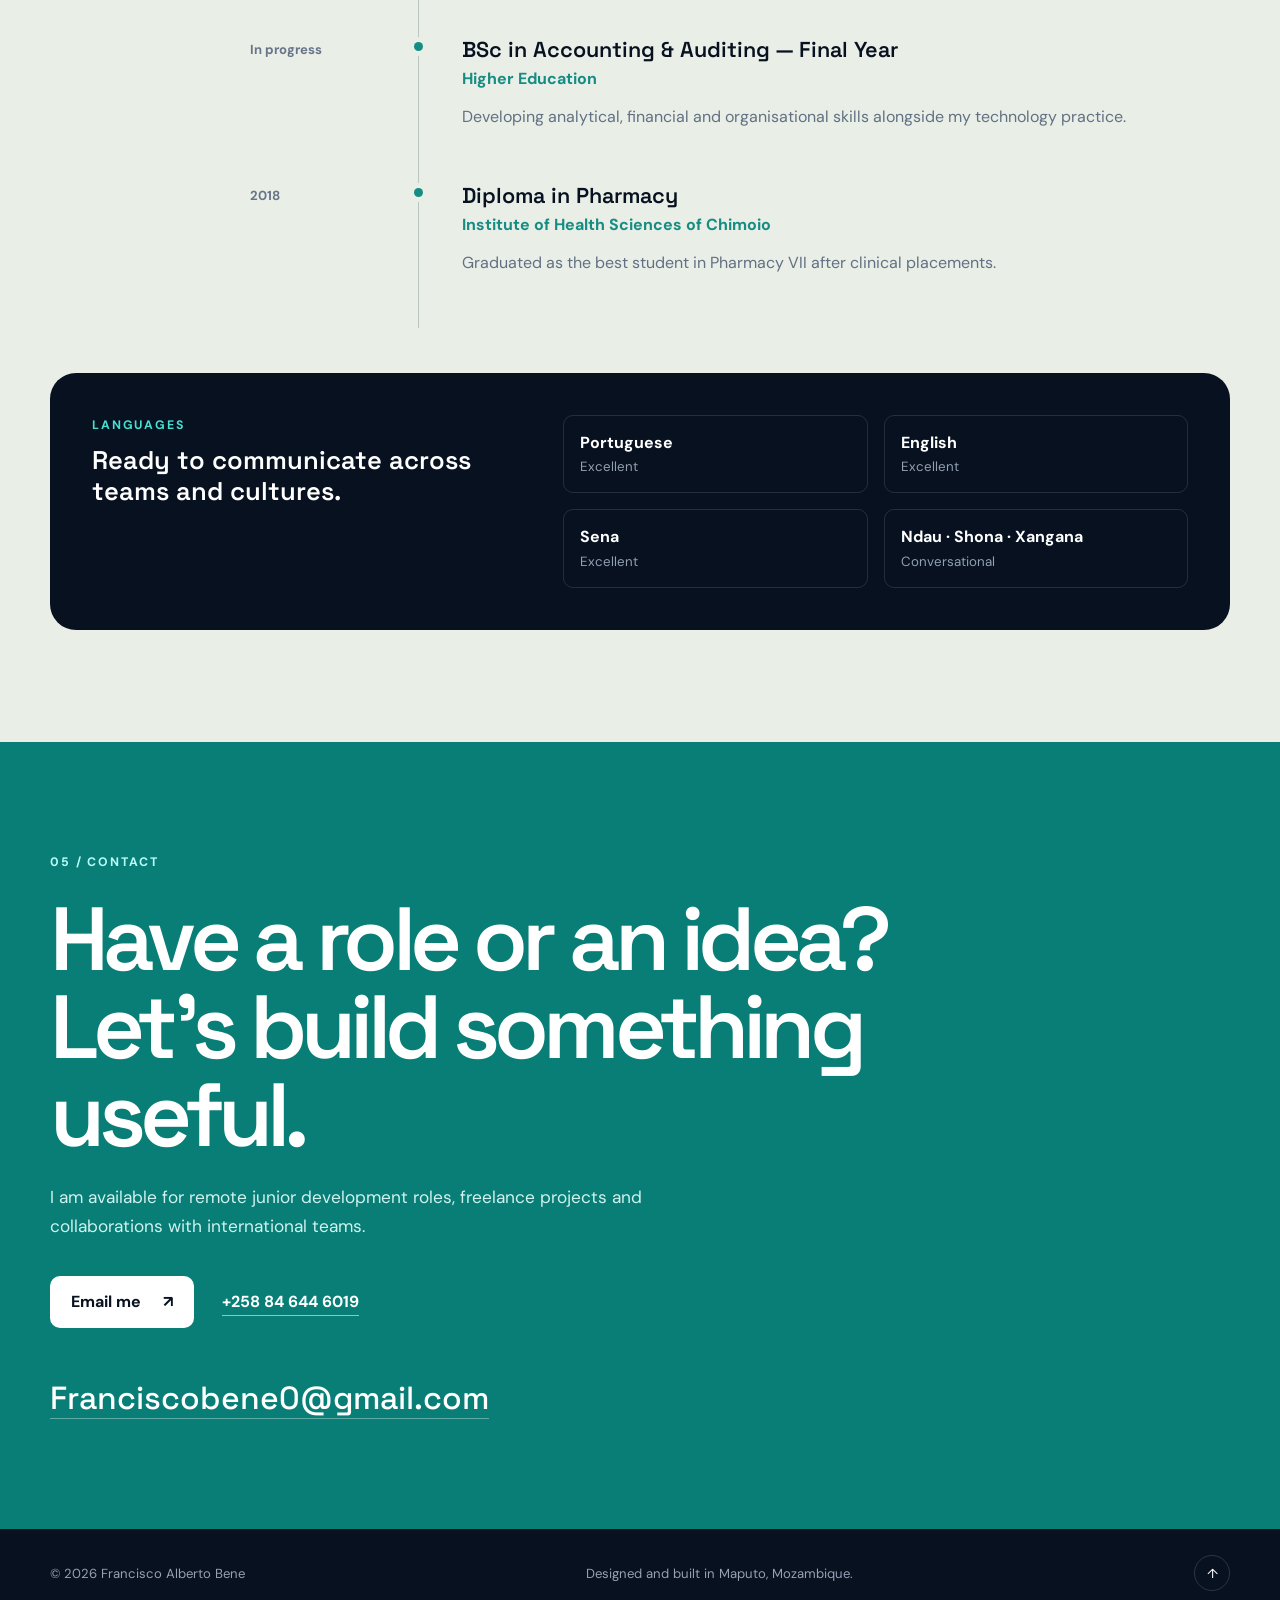
==== commit 80cad1fe: "Add bilingual project detail pages" ====
--- a/index.html
+++ b/index.html
@@ -90,10 +90,10 @@
           <article class="project-card project-featured reveal"><div class="project-visual roast-visual"><span>AI</span><div class="phone-mock"><div class="mock-top"></div><strong>Roast</strong><p>Photo → personality</p><div class="mock-button">Generate ✦</div></div></div><div class="project-copy"><div class="project-meta"><span data-i18n="published">Published Android app</span><span>2026</span></div><h3>Roast — AI Photo Content</h3><p data-i18n="roastCopy">An Android app that turns a photo into playful roasts, compliments and ready-to-share social captions using AI.</p><div class="tag-list"><span>Kotlin</span><span>Firebase</span><span>Google Cloud</span><span>AI</span></div></div></article>
           <article class="project-card reveal"><div class="project-visual scanner-visual"><div class="document-sheet"><span>A</span><i></i><i></i><i></i><b>→ 文</b></div></div><div class="project-copy"><div class="project-meta"><span data-i18n="published">Published Android app</span><span>2026</span></div><h3>Document Scanner & Translator</h3><p data-i18n="scannerCopy">A mobile workflow for scanning documents, translating their content and exporting the final result to PDF or Word.</p><div class="tag-list"><span>Kotlin</span><span>OCR</span><span>Translation</span><span>PDF</span></div></div></article>
           <article class="project-card reveal"><div class="project-visual nutrition-visual"><div class="nutrition-ring"><strong>1,840</strong><span>kcal</span></div></div><div class="project-copy"><div class="project-meta"><span data-i18n="prototype">Product prototype</span><span>2026</span></div><h3 data-i18n="nutritionName">Calorie & Nutrition App</h3><p data-i18n="nutritionCopy">A product concept designed to make calorie calculations and everyday nutrition tracking simple and clear.</p><div class="tag-list"><span>Android</span><span>Product Design</span><span>Health Tech</span></div></div></article>
-          <article class="project-card reveal"><div class="project-visual web-project-visual medibook-visual"><strong>MEDIBOOK</strong><span>Healthcare booking</span></div><div class="project-copy"><div class="project-meta"><span data-i18n="webProject">Bilingual web project</span><span>2026</span></div><h3>MediBook</h3><p data-i18n="medibookCopy">A responsive healthcare appointment experience with doctor discovery and a clear booking flow.</p><div class="tag-list"><span>HTML</span><span>CSS</span><span>JavaScript</span><span>PT / EN</span></div><div class="project-links"><a href="https://fabene258.github.io/medibook-healthcare-bilingual/" target="_blank" rel="noopener" data-i18n="liveDemo">Live demo</a><a href="https://github.com/Fabene258/medibook-healthcare-bilingual" target="_blank" rel="noopener">GitHub</a></div></div></article>
-          <article class="project-card reveal"><div class="project-visual web-project-visual nova-visual"><strong>NOVA STORE</strong><span>E-commerce</span></div><div class="project-copy"><div class="project-meta"><span data-i18n="webProject">Bilingual web project</span><span>2026</span></div><h3>Nova Store</h3><p data-i18n="novaCopy">A modern online store experience with product discovery, categories and a bilingual shopping interface.</p><div class="tag-list"><span>HTML</span><span>CSS</span><span>JavaScript</span><span>PT / EN</span></div><div class="project-links"><a href="https://fabene258.github.io/nova-store-ecommerce/" target="_blank" rel="noopener" data-i18n="liveDemo">Live demo</a><a href="https://github.com/Fabene258/nova-store-ecommerce" target="_blank" rel="noopener">GitHub</a></div></div></article>
-          <article class="project-card reveal"><div class="project-visual web-project-visual clientflow-visual"><strong>CLIENTFLOW</strong><span>CRM platform</span></div><div class="project-copy"><div class="project-meta"><span data-i18n="webProject">Bilingual web project</span><span>2026</span></div><h3>ClientFlow CRM</h3><p data-i18n="clientflowCopy">A CRM product landing page focused on leads, client relationships and team productivity.</p><div class="tag-list"><span>HTML</span><span>CSS</span><span>JavaScript</span><span>PT / EN</span></div><div class="project-links"><a href="https://fabene258.github.io/clientflow-crm-bilingual/" target="_blank" rel="noopener" data-i18n="liveDemo">Live demo</a><a href="https://github.com/Fabene258/clientflow-crm-bilingual" target="_blank" rel="noopener">GitHub</a></div></div></article>
-          <article class="project-card reveal"><div class="project-visual web-project-visual finora-visual"><strong>FINORA</strong><span>Personal finance</span></div><div class="project-copy"><div class="project-meta"><span data-i18n="webProject">Bilingual web project</span><span>2026</span></div><h3>Finora</h3><p data-i18n="finoraCopy">A clean fintech dashboard concept for tracking balances, expenses and financial goals.</p><div class="tag-list"><span>HTML</span><span>CSS</span><span>JavaScript</span><span>PT / EN</span></div><div class="project-links"><a href="https://fabene258.github.io/finora-fintech-bilingual/" target="_blank" rel="noopener" data-i18n="liveDemo">Live demo</a><a href="https://github.com/Fabene258/finora-fintech-bilingual" target="_blank" rel="noopener">GitHub</a></div></div></article>
+          <article class="project-card reveal"><div class="project-visual web-project-visual medibook-visual"><strong>MEDIBOOK</strong><span>Healthcare booking</span></div><div class="project-copy"><div class="project-meta"><span data-i18n="webProject">Bilingual web project</span><span>2026</span></div><h3>MediBook</h3><p data-i18n="medibookCopy">A responsive healthcare appointment experience with doctor discovery and a clear booking flow.</p><div class="tag-list"><span>HTML</span><span>CSS</span><span>JavaScript</span><span>PT / EN</span></div><div class="project-links"><a class="project-detail-link" href="project-details.html?project=medibook" data-i18n="viewDetails">View details</a><a href="https://fabene258.github.io/medibook-healthcare-bilingual/" target="_blank" rel="noopener" data-i18n="liveDemo">Live demo</a><a href="https://github.com/Fabene258/medibook-healthcare-bilingual" target="_blank" rel="noopener">GitHub</a></div></div></article>
+          <article class="project-card reveal"><div class="project-visual web-project-visual nova-visual"><strong>NOVA STORE</strong><span>E-commerce</span></div><div class="project-copy"><div class="project-meta"><span data-i18n="webProject">Bilingual web project</span><span>2026</span></div><h3>Nova Store</h3><p data-i18n="novaCopy">A modern online store experience with product discovery, categories and a bilingual shopping interface.</p><div class="tag-list"><span>HTML</span><span>CSS</span><span>JavaScript</span><span>PT / EN</span></div><div class="project-links"><a class="project-detail-link" href="project-details.html?project=nova" data-i18n="viewDetails">View details</a><a href="https://fabene258.github.io/nova-store-ecommerce/" target="_blank" rel="noopener" data-i18n="liveDemo">Live demo</a><a href="https://github.com/Fabene258/nova-store-ecommerce" target="_blank" rel="noopener">GitHub</a></div></div></article>
+          <article class="project-card reveal"><div class="project-visual web-project-visual clientflow-visual"><strong>CLIENTFLOW</strong><span>CRM platform</span></div><div class="project-copy"><div class="project-meta"><span data-i18n="webProject">Bilingual web project</span><span>2026</span></div><h3>ClientFlow CRM</h3><p data-i18n="clientflowCopy">A CRM product landing page focused on leads, client relationships and team productivity.</p><div class="tag-list"><span>HTML</span><span>CSS</span><span>JavaScript</span><span>PT / EN</span></div><div class="project-links"><a class="project-detail-link" href="project-details.html?project=clientflow" data-i18n="viewDetails">View details</a><a href="https://fabene258.github.io/clientflow-crm-bilingual/" target="_blank" rel="noopener" data-i18n="liveDemo">Live demo</a><a href="https://github.com/Fabene258/clientflow-crm-bilingual" target="_blank" rel="noopener">GitHub</a></div></div></article>
+          <article class="project-card reveal"><div class="project-visual web-project-visual finora-visual"><strong>FINORA</strong><span>Personal finance</span></div><div class="project-copy"><div class="project-meta"><span data-i18n="webProject">Bilingual web project</span><span>2026</span></div><h3>Finora</h3><p data-i18n="finoraCopy">A clean fintech dashboard concept for tracking balances, expenses and financial goals.</p><div class="tag-list"><span>HTML</span><span>CSS</span><span>JavaScript</span><span>PT / EN</span></div><div class="project-links"><a class="project-detail-link" href="project-details.html?project=finora" data-i18n="viewDetails">View details</a><a href="https://fabene258.github.io/finora-fintech-bilingual/" target="_blank" rel="noopener" data-i18n="liveDemo">Live demo</a><a href="https://github.com/Fabene258/finora-fintech-bilingual" target="_blank" rel="noopener">GitHub</a></div></div></article>
         </div>
       </div>
     </section>
--- a/portfolio.css
+++ b/portfolio.css
@@ -117,6 +117,15 @@
 .project-copy h3 { margin-bottom: 15px; font: 600 clamp(1.65rem, 3vw, 2.45rem)/1.1 "Space Grotesk", sans-serif; letter-spacing: -.04em; }
 .project-copy p { color: var(--muted); }
 .project-copy .tag-list span { border-color: var(--line); color: #526074; background: var(--paper); }
+.web-project-visual { min-height: 330px; display: flex; flex-direction: column; align-items: center; justify-content: center; gap: 10px; color: white; }
+.web-project-visual strong { font: 700 clamp(2rem, 5vw, 4rem) "Space Grotesk", sans-serif; letter-spacing: -.06em; }
+.web-project-visual span { color: rgba(255,255,255,.75); font-weight: 600; letter-spacing: .08em; text-transform: uppercase; }
+.medibook-visual { background: linear-gradient(135deg, #076b69, #3ad7c5); }
+.nova-visual { background: linear-gradient(135deg, #30124d, #a34dff); }
+.clientflow-visual { background: linear-gradient(135deg, #0d3974, #4d9fff); }
+.finora-visual { background: linear-gradient(135deg, #083d2c, #32c97f); }
+.project-links { display: flex; gap: 22px; margin-top: 26px; }
+.project-links a { color: var(--ink); border-bottom: 1px solid currentColor; font-weight: 700; }
 
 .experience { background: var(--paper-alt); }
 .timeline { max-width: 980px; margin-left: auto; }
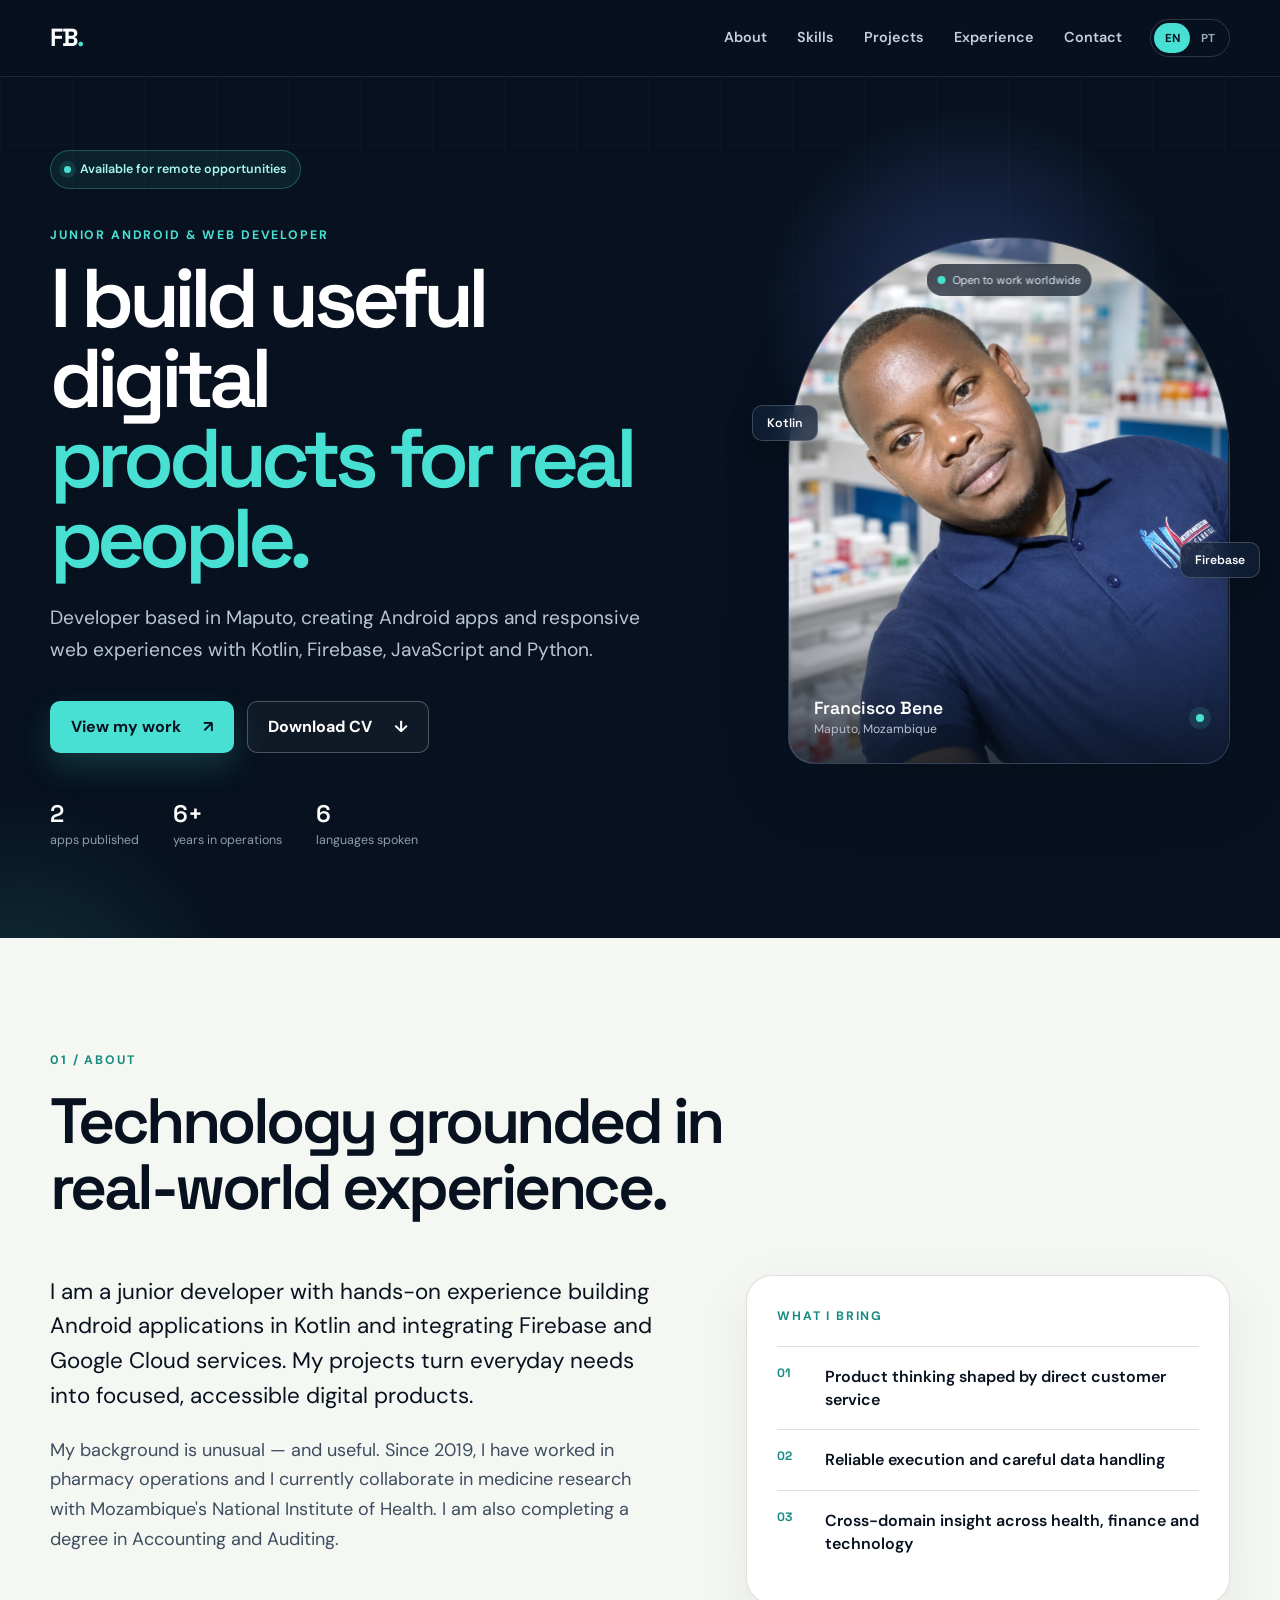
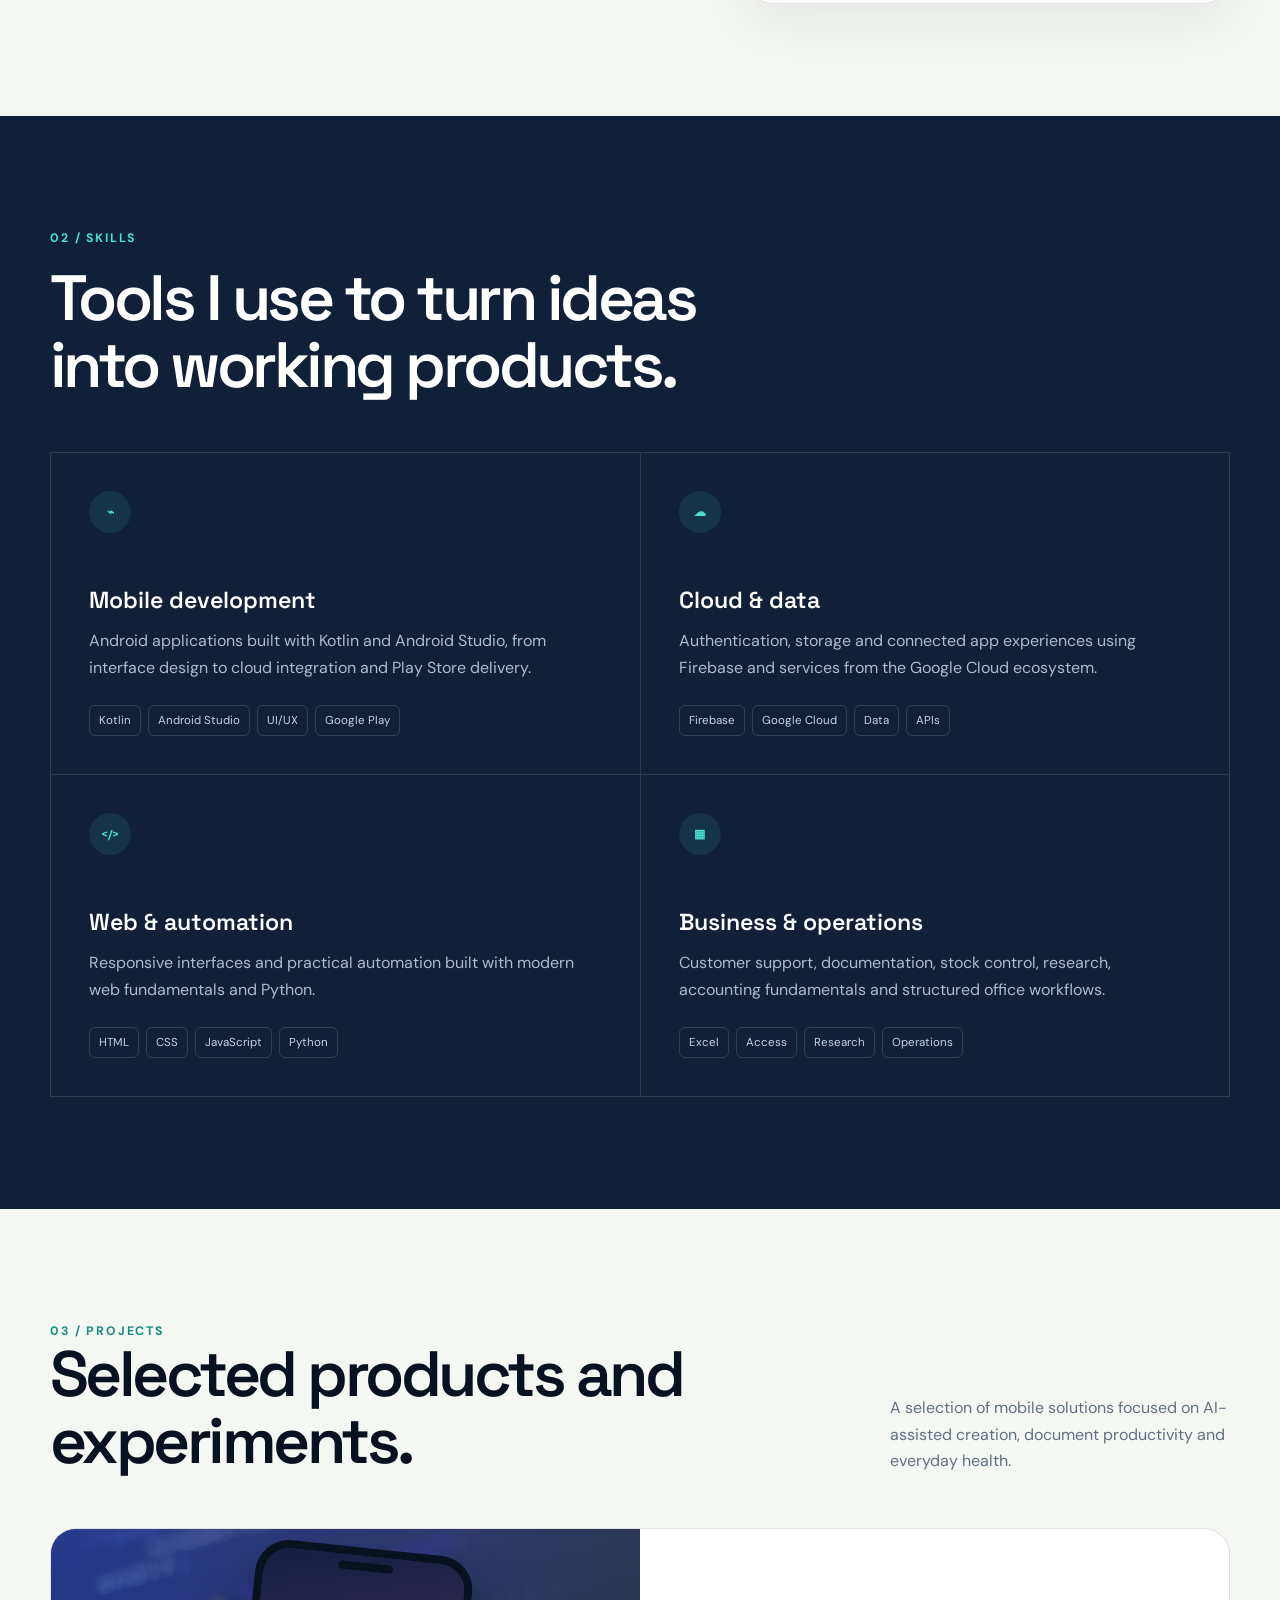
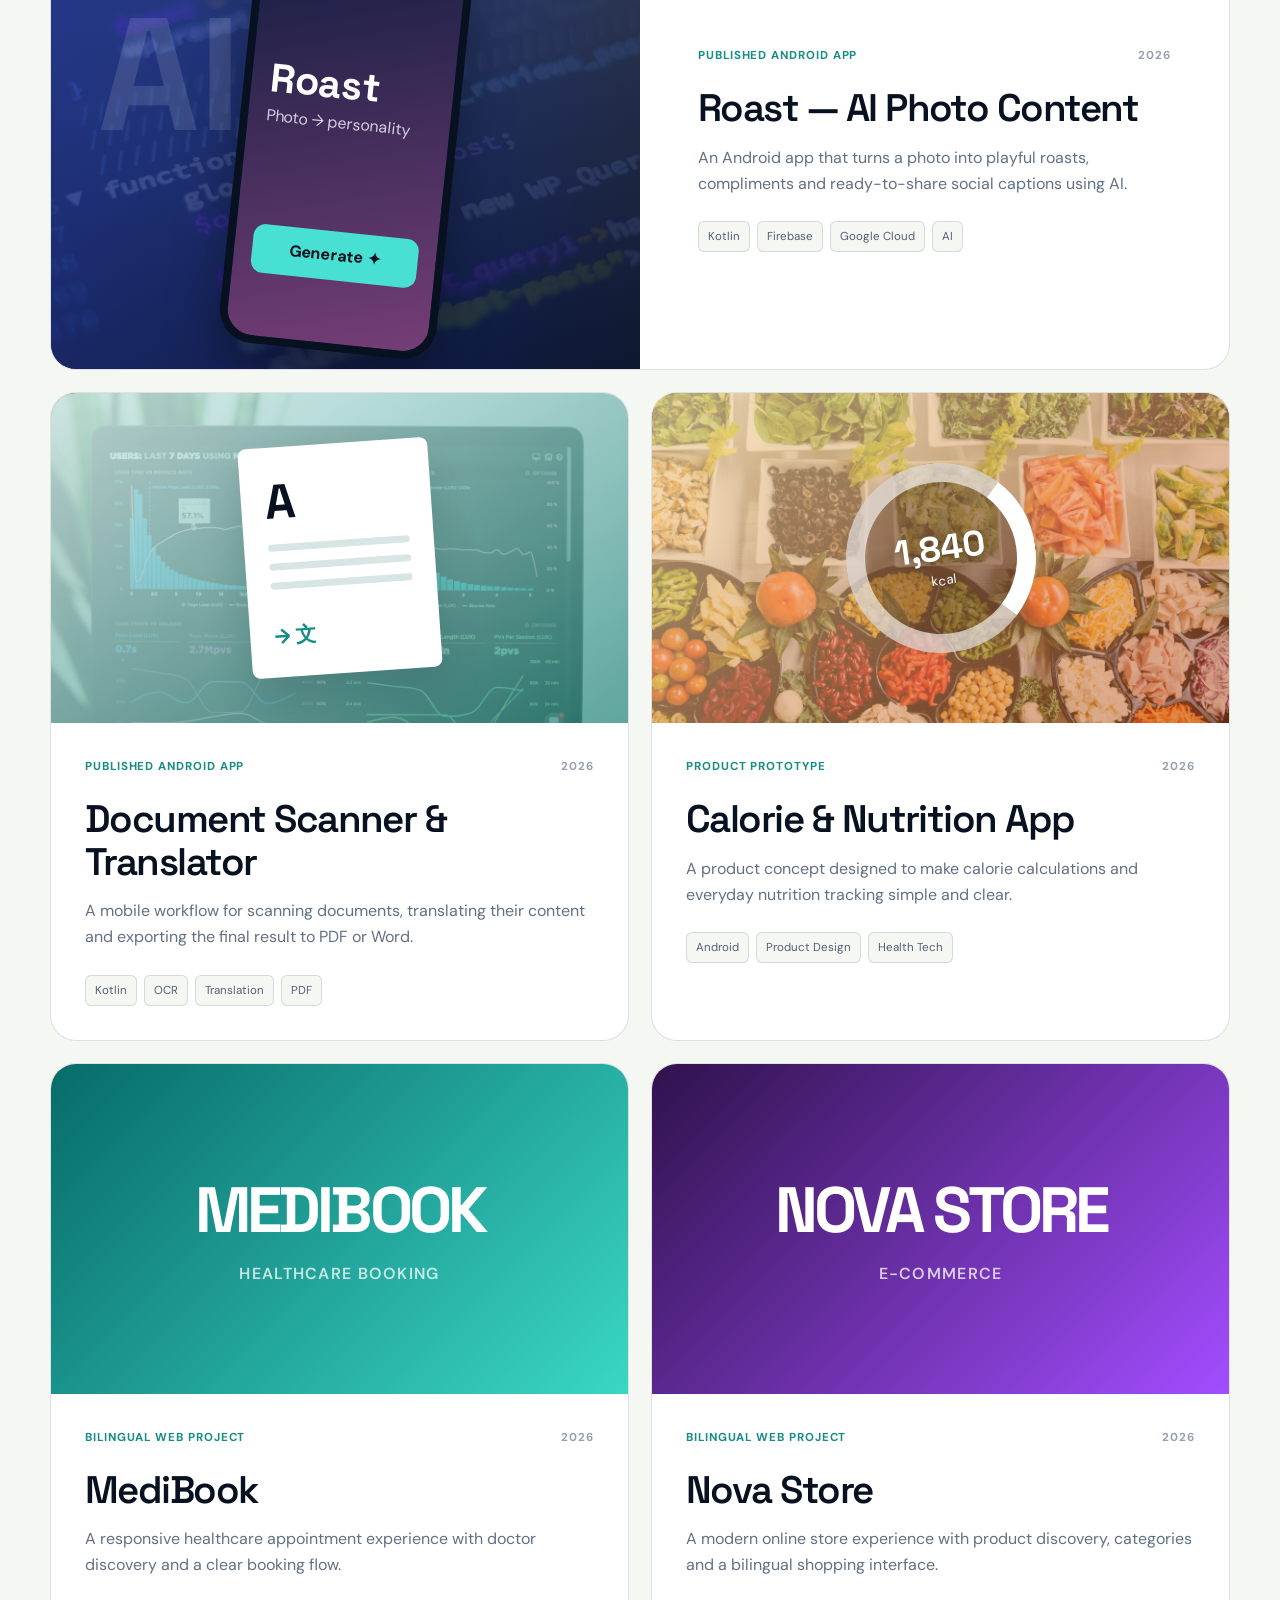
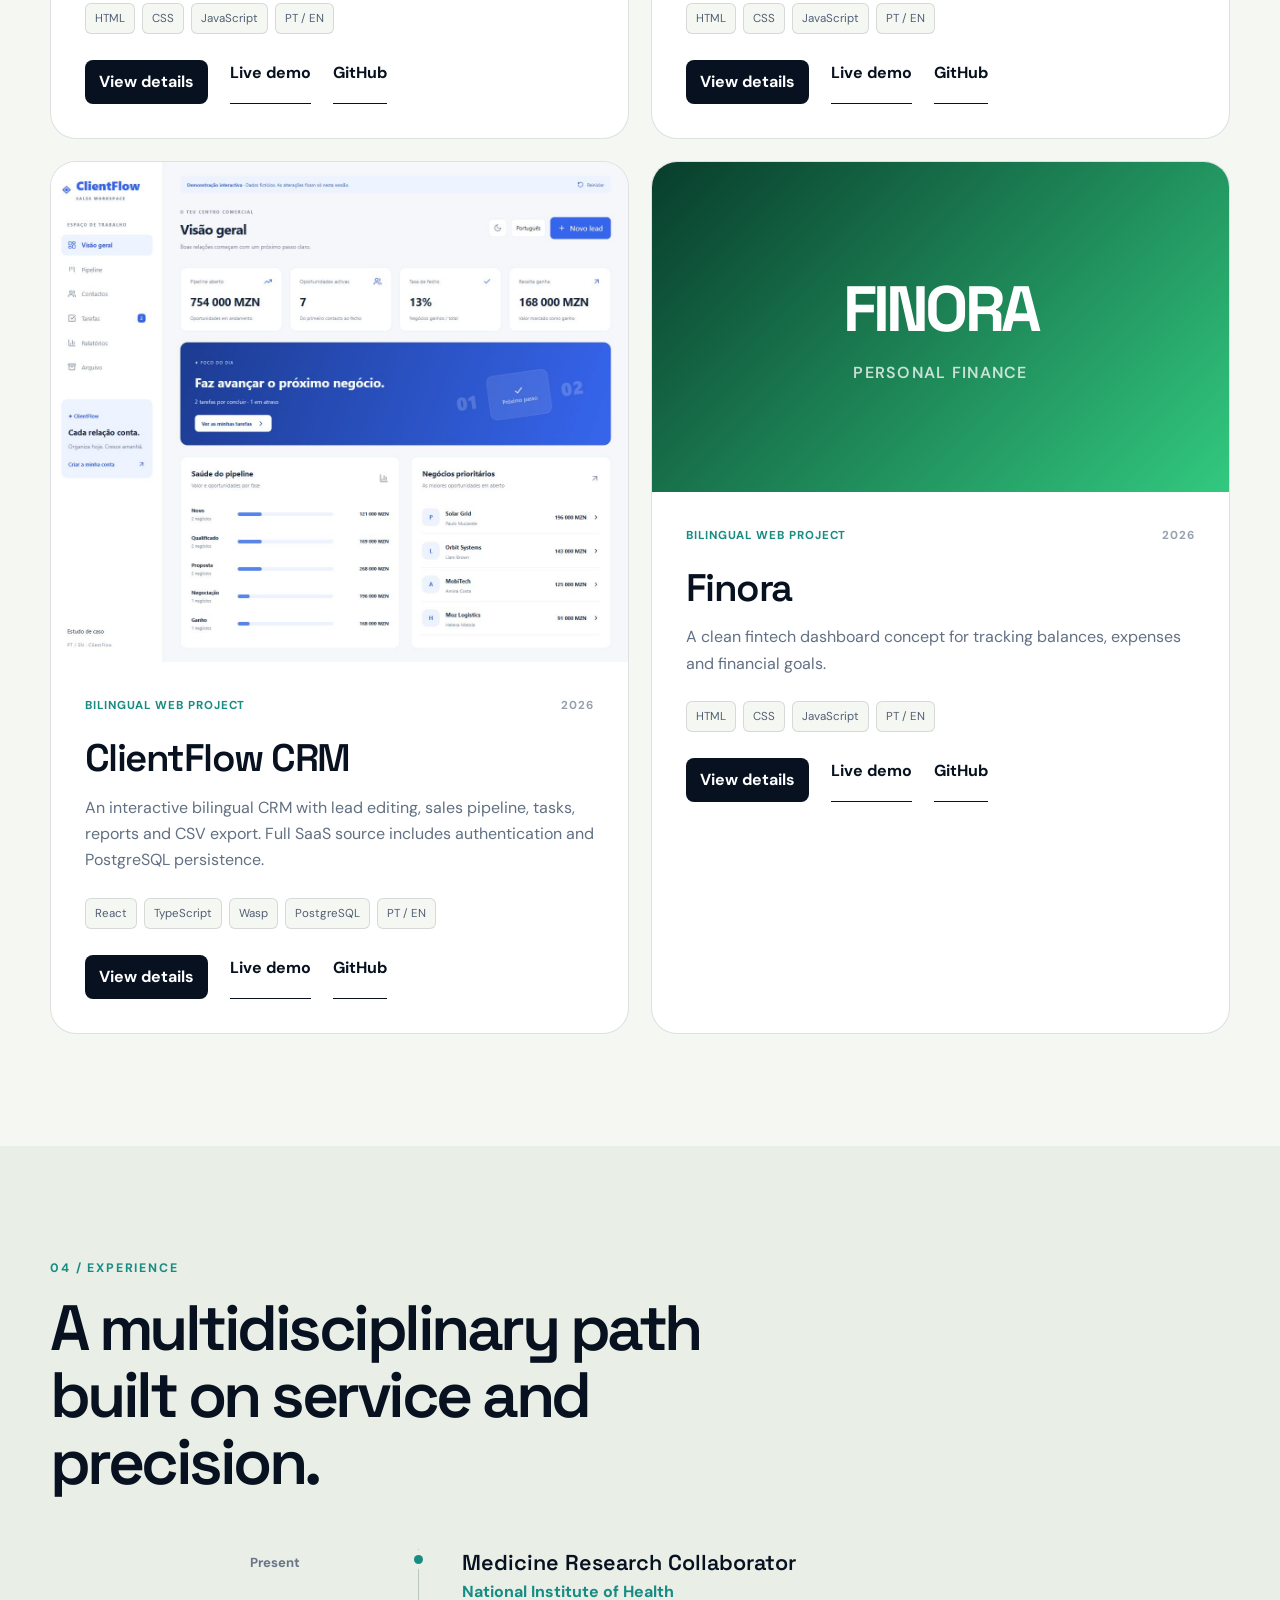
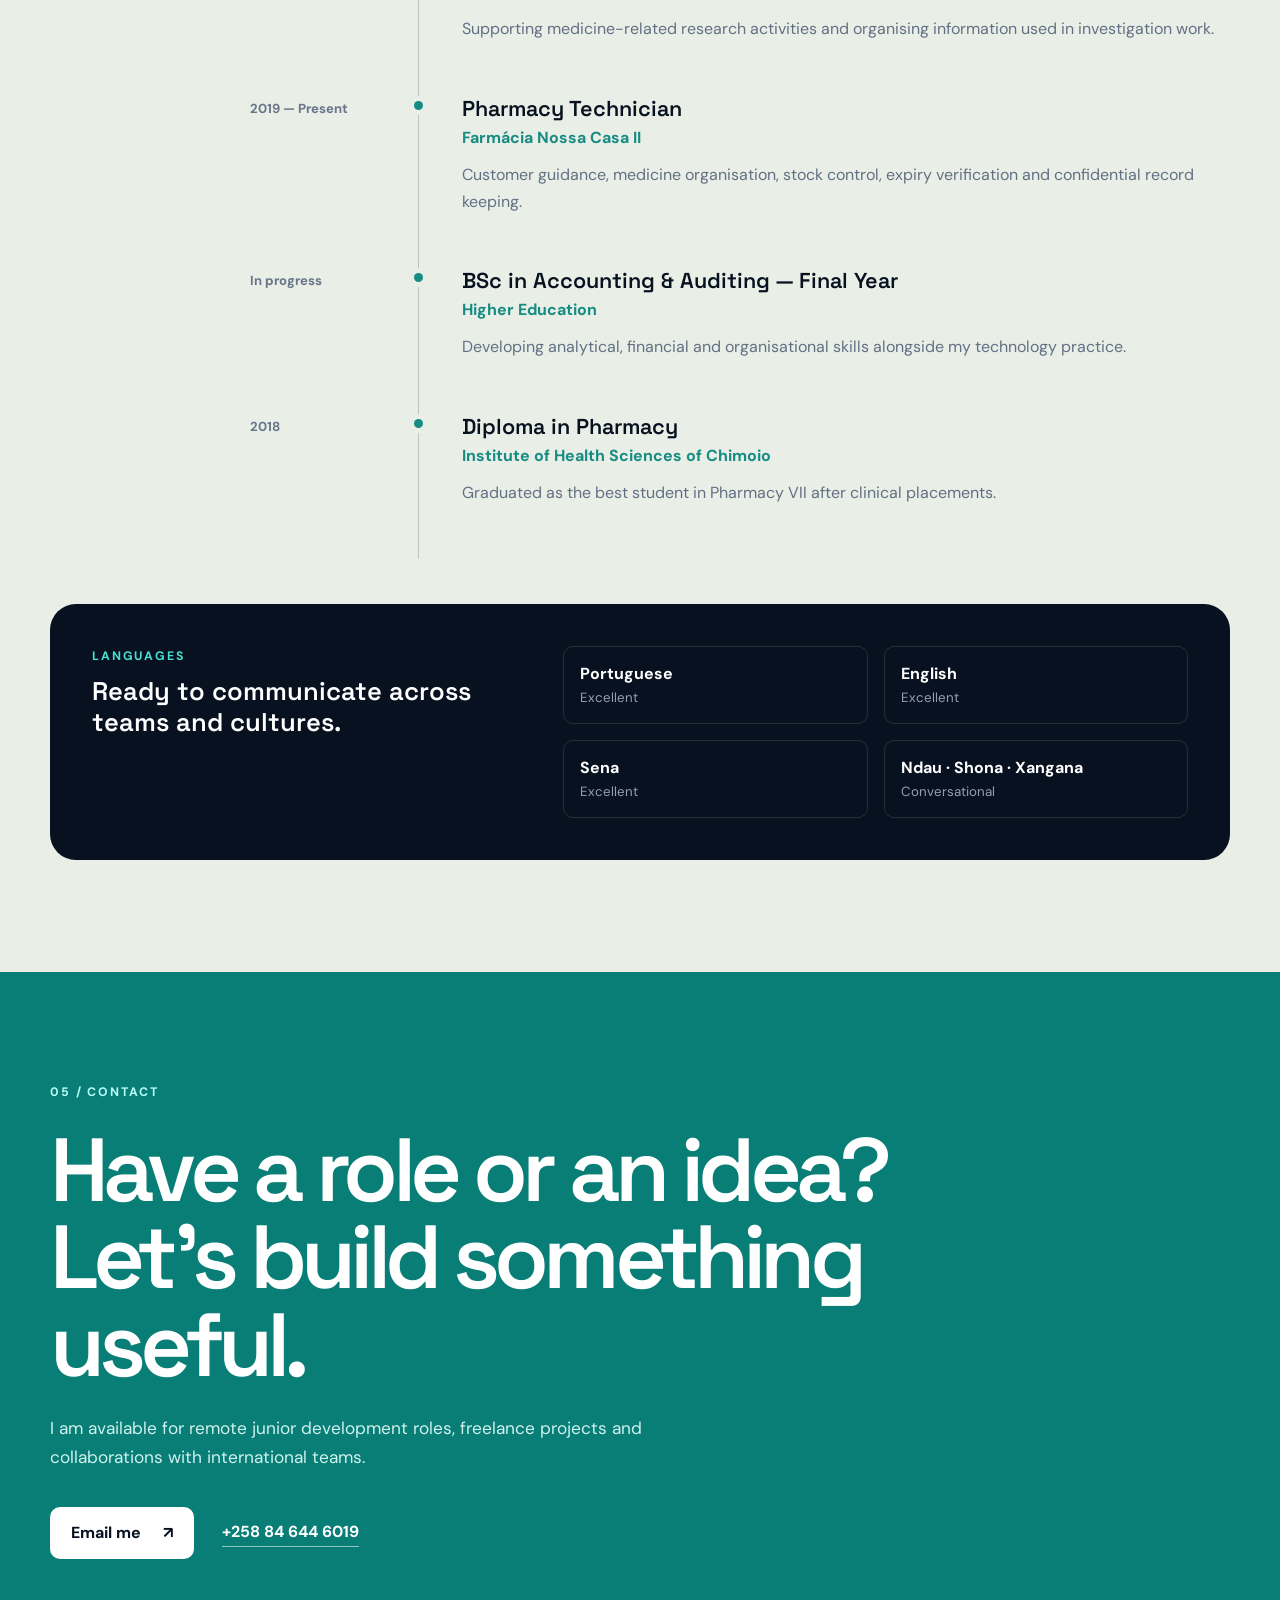
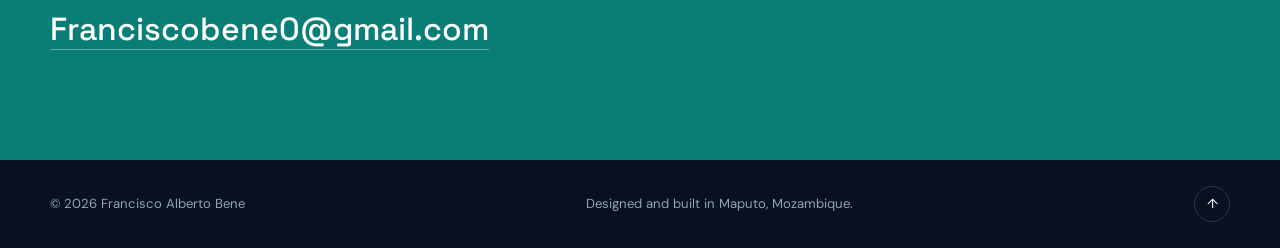
==== commit d9141759: "Showcase ClientFlow CRM demo and full-stack implementation" ====
--- a/index.html
+++ b/index.html
@@ -92,7 +92,7 @@
           <article class="project-card reveal"><div class="project-visual nutrition-visual"><div class="nutrition-ring"><strong>1,840</strong><span>kcal</span></div></div><div class="project-copy"><div class="project-meta"><span data-i18n="prototype">Product prototype</span><span>2026</span></div><h3 data-i18n="nutritionName">Calorie & Nutrition App</h3><p data-i18n="nutritionCopy">A product concept designed to make calorie calculations and everyday nutrition tracking simple and clear.</p><div class="tag-list"><span>Android</span><span>Product Design</span><span>Health Tech</span></div></div></article>
           <article class="project-card reveal"><div class="project-visual web-project-visual medibook-visual"><strong>MEDIBOOK</strong><span>Healthcare booking</span></div><div class="project-copy"><div class="project-meta"><span data-i18n="webProject">Bilingual web project</span><span>2026</span></div><h3>MediBook</h3><p data-i18n="medibookCopy">A responsive healthcare appointment experience with doctor discovery and a clear booking flow.</p><div class="tag-list"><span>HTML</span><span>CSS</span><span>JavaScript</span><span>PT / EN</span></div><div class="project-links"><a class="project-detail-link" href="project-details.html?project=medibook" data-i18n="viewDetails">View details</a><a href="https://fabene258.github.io/medibook-healthcare-bilingual/" target="_blank" rel="noopener" data-i18n="liveDemo">Live demo</a><a href="https://github.com/Fabene258/medibook-healthcare-bilingual" target="_blank" rel="noopener">GitHub</a></div></div></article>
           <article class="project-card reveal"><div class="project-visual web-project-visual nova-visual"><strong>NOVA STORE</strong><span>E-commerce</span></div><div class="project-copy"><div class="project-meta"><span data-i18n="webProject">Bilingual web project</span><span>2026</span></div><h3>Nova Store</h3><p data-i18n="novaCopy">A modern online store experience with product discovery, categories and a bilingual shopping interface.</p><div class="tag-list"><span>HTML</span><span>CSS</span><span>JavaScript</span><span>PT / EN</span></div><div class="project-links"><a class="project-detail-link" href="project-details.html?project=nova" data-i18n="viewDetails">View details</a><a href="https://fabene258.github.io/nova-store-ecommerce/" target="_blank" rel="noopener" data-i18n="liveDemo">Live demo</a><a href="https://github.com/Fabene258/nova-store-ecommerce" target="_blank" rel="noopener">GitHub</a></div></div></article>
-          <article class="project-card reveal"><div class="project-visual web-project-visual clientflow-visual"><strong>CLIENTFLOW</strong><span>CRM platform</span></div><div class="project-copy"><div class="project-meta"><span data-i18n="webProject">Bilingual web project</span><span>2026</span></div><h3>ClientFlow CRM</h3><p data-i18n="clientflowCopy">A CRM product landing page focused on leads, client relationships and team productivity.</p><div class="tag-list"><span>HTML</span><span>CSS</span><span>JavaScript</span><span>PT / EN</span></div><div class="project-links"><a class="project-detail-link" href="project-details.html?project=clientflow" data-i18n="viewDetails">View details</a><a href="https://fabene258.github.io/clientflow-crm-bilingual/" target="_blank" rel="noopener" data-i18n="liveDemo">Live demo</a><a href="https://github.com/Fabene258/clientflow-crm-bilingual" target="_blank" rel="noopener">GitHub</a></div></div></article>
+          <article class="project-card reveal"><div class="project-visual clientflow-product"><img src="assets/clientflow-dashboard.jpg" alt="ClientFlow CRM dashboard with pipeline, sales metrics and tasks" loading="lazy" width="1440" height="960"></div><div class="project-copy"><div class="project-meta"><span data-i18n="webProject">Bilingual web project</span><span>2026</span></div><h3>ClientFlow CRM</h3><p data-i18n="clientflowCopy">An interactive bilingual CRM with lead editing, sales pipeline, tasks, reports and CSV export. Full SaaS source includes authentication and PostgreSQL persistence.</p><div class="tag-list"><span>React</span><span>TypeScript</span><span>Wasp</span><span>PostgreSQL</span><span>PT / EN</span></div><div class="project-links"><a class="project-detail-link" href="project-details.html?project=clientflow" data-i18n="viewDetails">View details</a><a href="https://fabene258.github.io/clientflow-crm-bilingual/" target="_blank" rel="noopener" data-i18n="liveDemo">Live demo</a><a href="https://github.com/Fabene258/clientflow-crm-bilingual" target="_blank" rel="noopener">GitHub</a></div></div></article>
           <article class="project-card reveal"><div class="project-visual web-project-visual finora-visual"><strong>FINORA</strong><span>Personal finance</span></div><div class="project-copy"><div class="project-meta"><span data-i18n="webProject">Bilingual web project</span><span>2026</span></div><h3>Finora</h3><p data-i18n="finoraCopy">A clean fintech dashboard concept for tracking balances, expenses and financial goals.</p><div class="tag-list"><span>HTML</span><span>CSS</span><span>JavaScript</span><span>PT / EN</span></div><div class="project-links"><a class="project-detail-link" href="project-details.html?project=finora" data-i18n="viewDetails">View details</a><a href="https://fabene258.github.io/finora-fintech-bilingual/" target="_blank" rel="noopener" data-i18n="liveDemo">Live demo</a><a href="https://github.com/Fabene258/finora-fintech-bilingual" target="_blank" rel="noopener">GitHub</a></div></div></article>
         </div>
       </div>
--- a/portfolio.css
+++ b/portfolio.css
@@ -126,6 +126,7 @@
 .finora-visual { background: linear-gradient(135deg, #083d2c, #32c97f); }
 .project-links { display: flex; gap: 22px; margin-top: 26px; }
 .project-links a { color: var(--ink); border-bottom: 1px solid currentColor; font-weight: 700; }
+.project-links .project-detail-link { padding: 9px 14px; border: 0; border-radius: 8px; color: white; background: var(--ink); }
 
 .experience { background: var(--paper-alt); }
 .timeline { max-width: 980px; margin-left: auto; }
@@ -164,3 +165,5 @@
   .timeline-row { grid-template-columns: 1fr; gap: 6px; padding-left: 25px; position: relative; }.timeline-marker { position: absolute; left: 4px; top: 2px; bottom: 0; }.timeline-body { padding-bottom: 42px; }.language-panel { padding: 28px; gap: 30px; }.language-grid { grid-template-columns: 1fr; }
   .contact { padding: 80px 0; }.contact-inner h2 { font-size: clamp(2.6rem, 13vw, 4rem); }.email-display { overflow-wrap: anywhere; }.footer-inner { padding: 24px 0; flex-wrap: wrap; }.footer-inner p:nth-child(2) { order: 3; width: 100%; }
 }
+
+.clientflow-product{padding:0;background:#eef1f8;overflow:hidden}.clientflow-product img{display:block;width:100%;height:100%;object-fit:cover;object-position:top left}
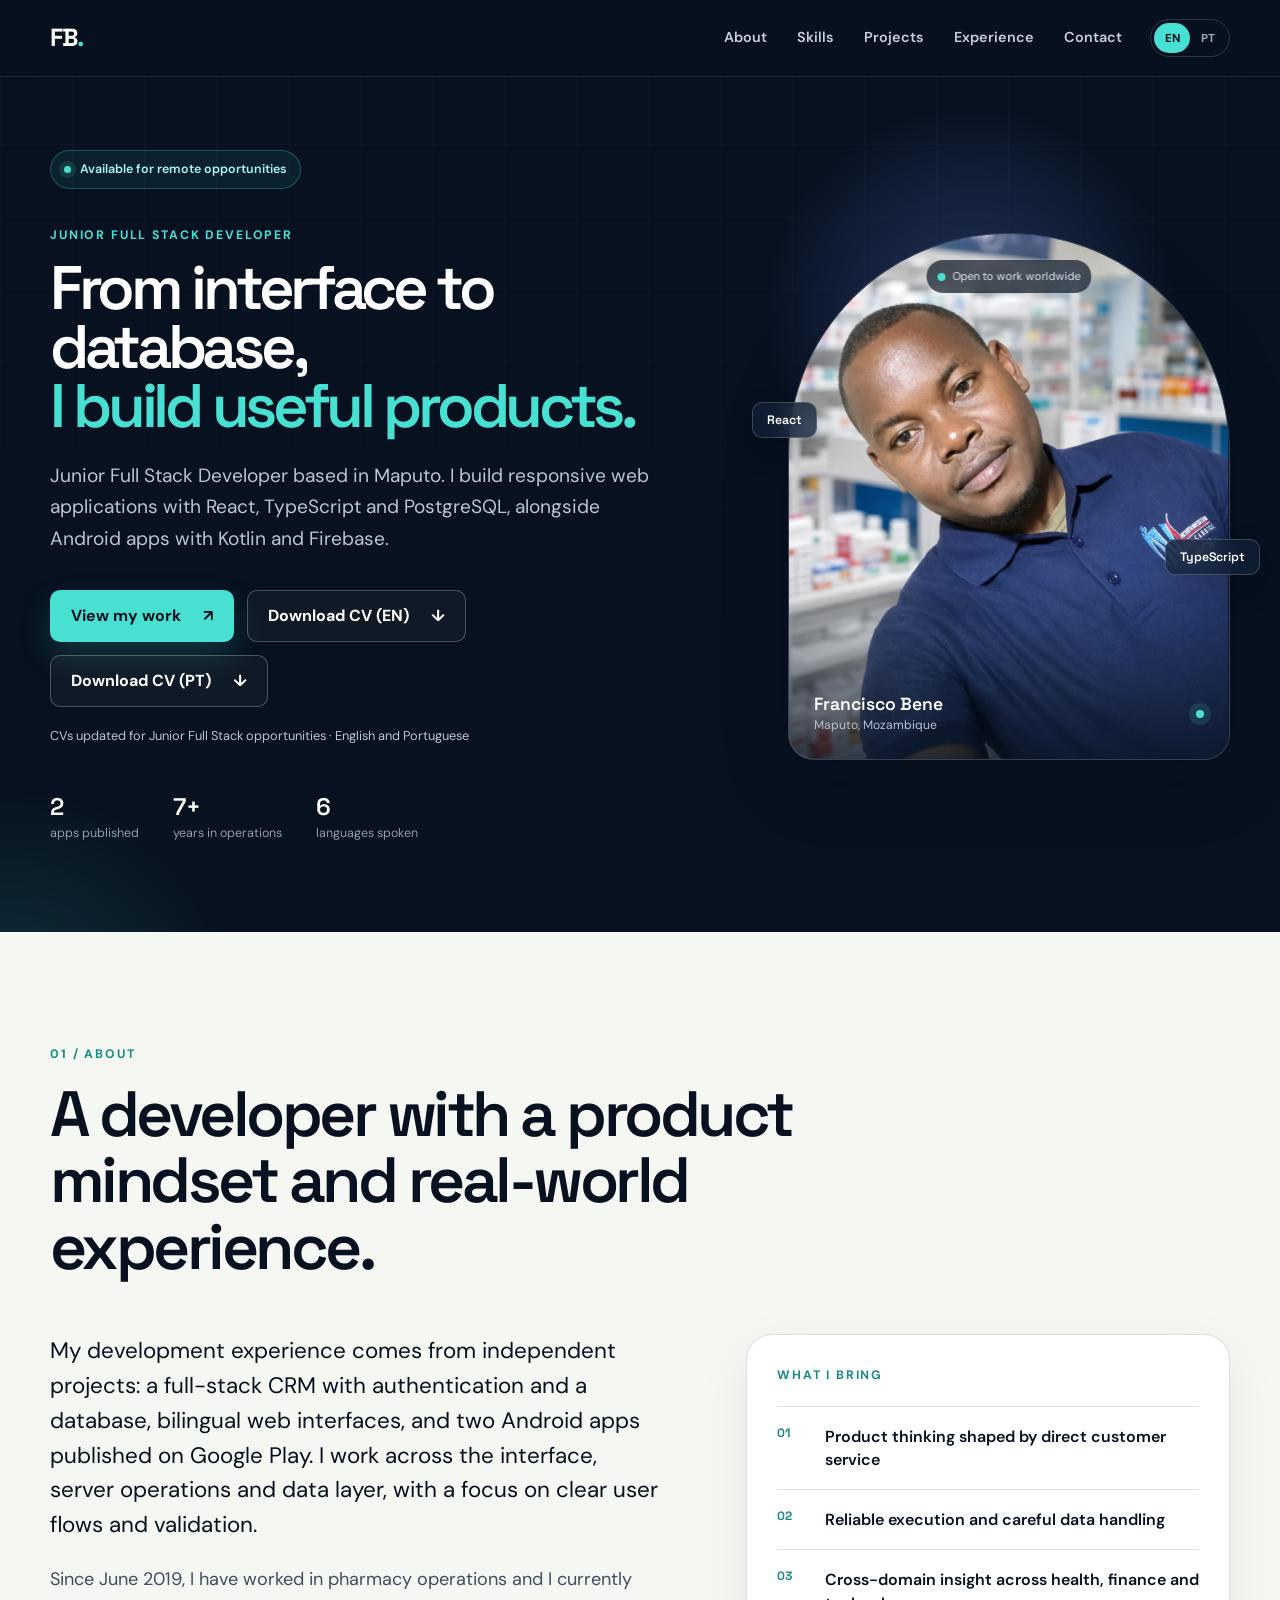
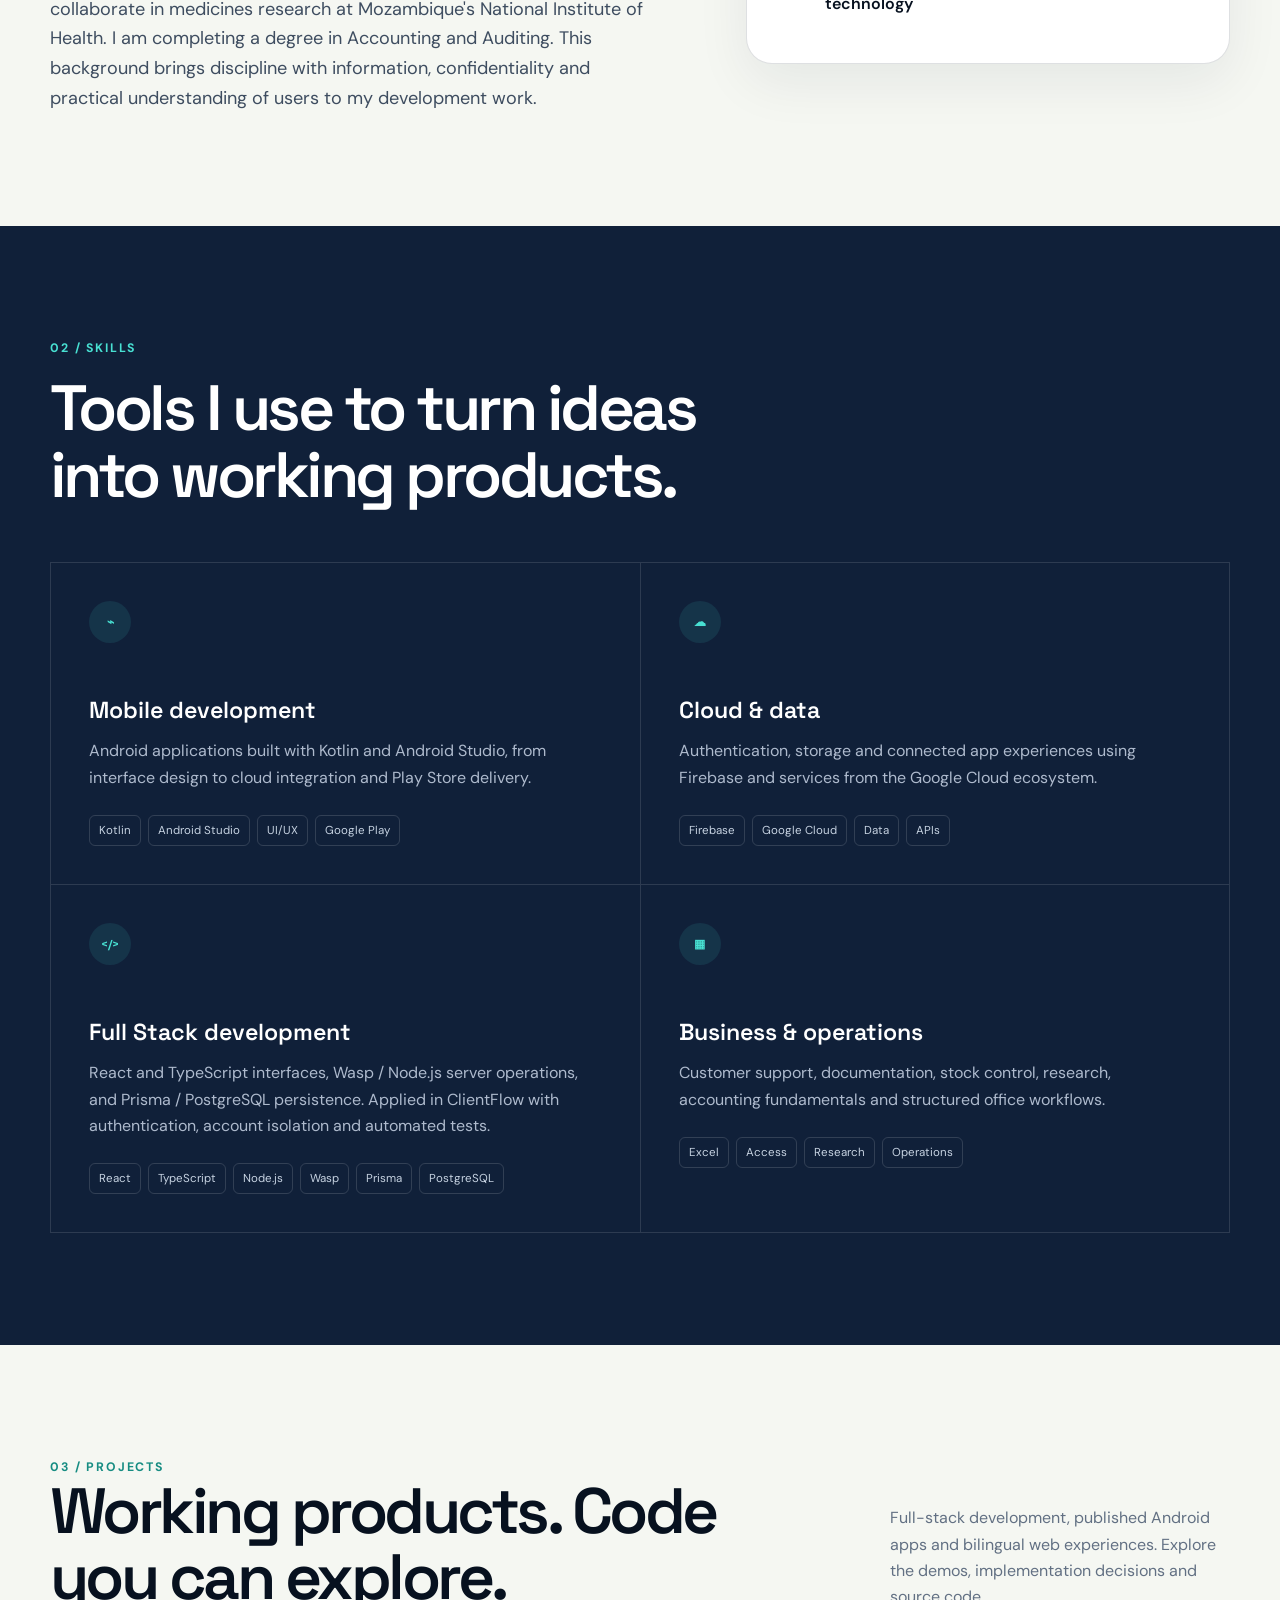
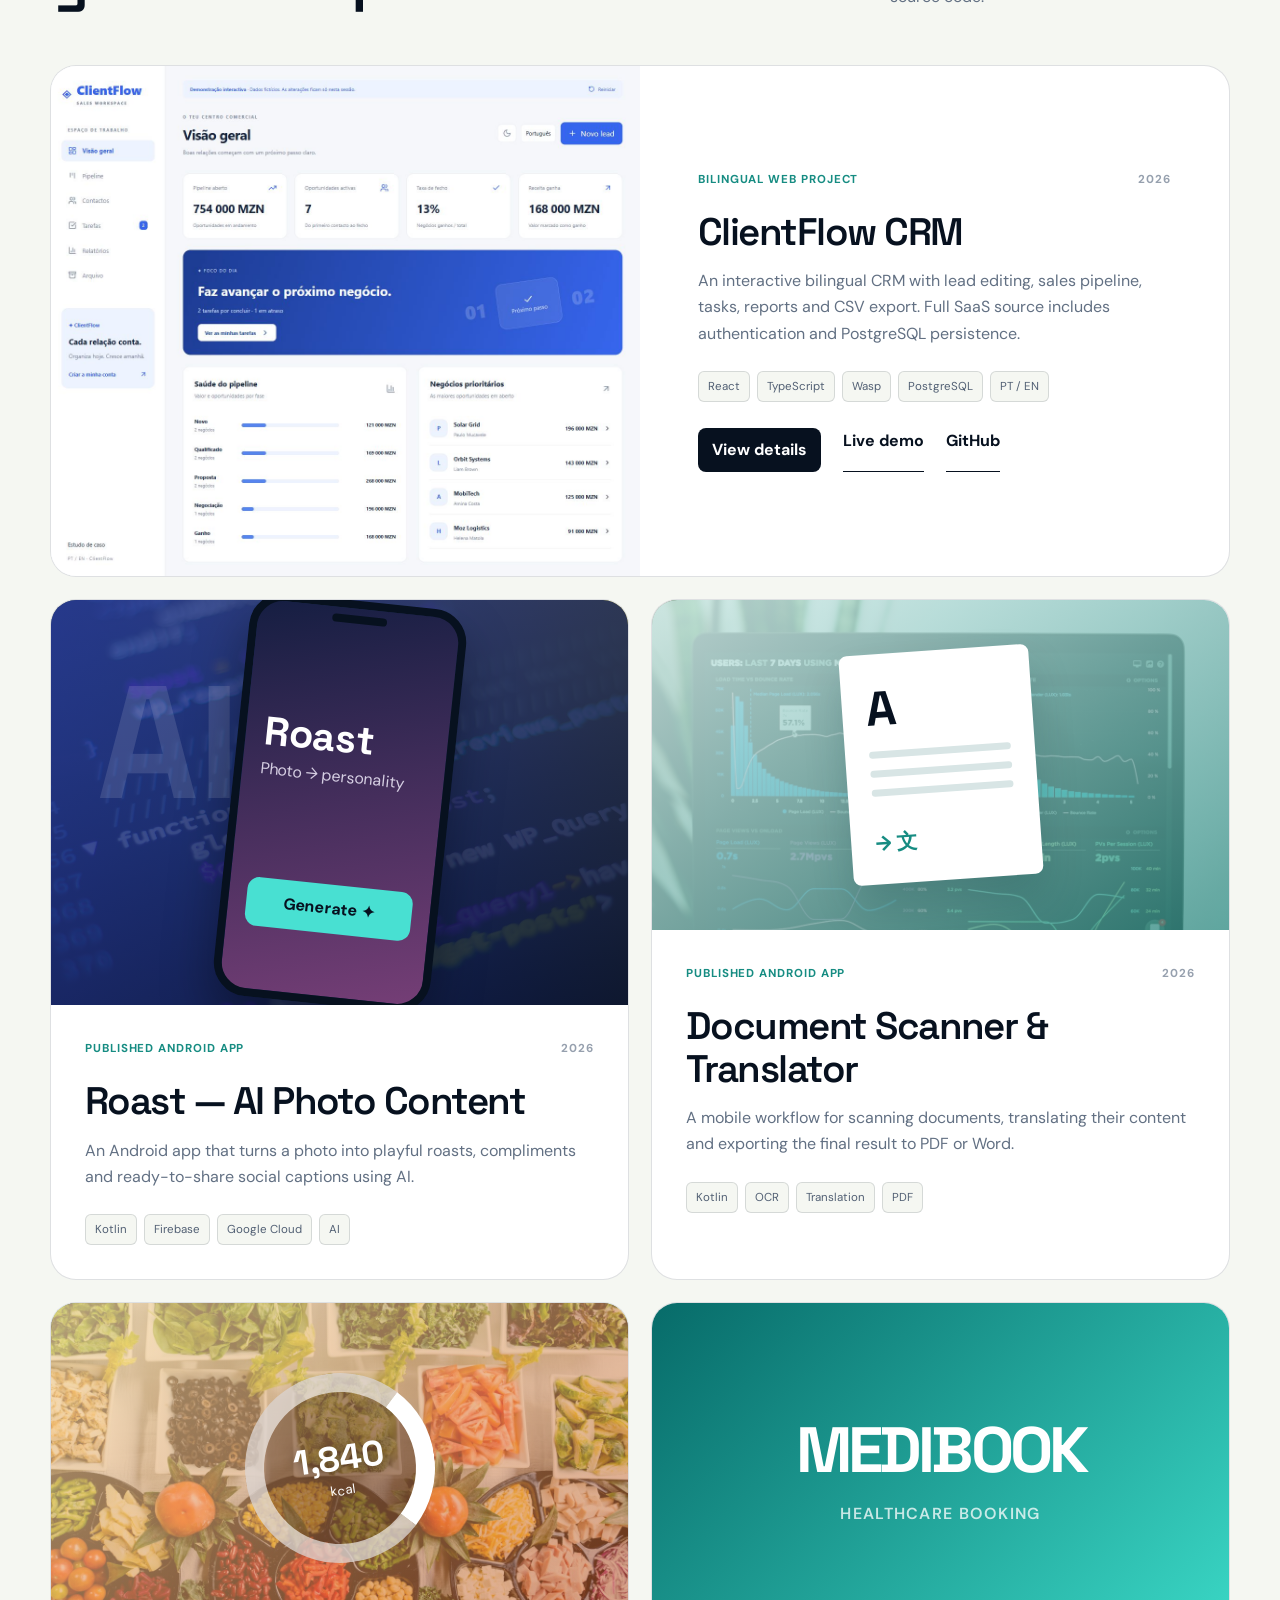
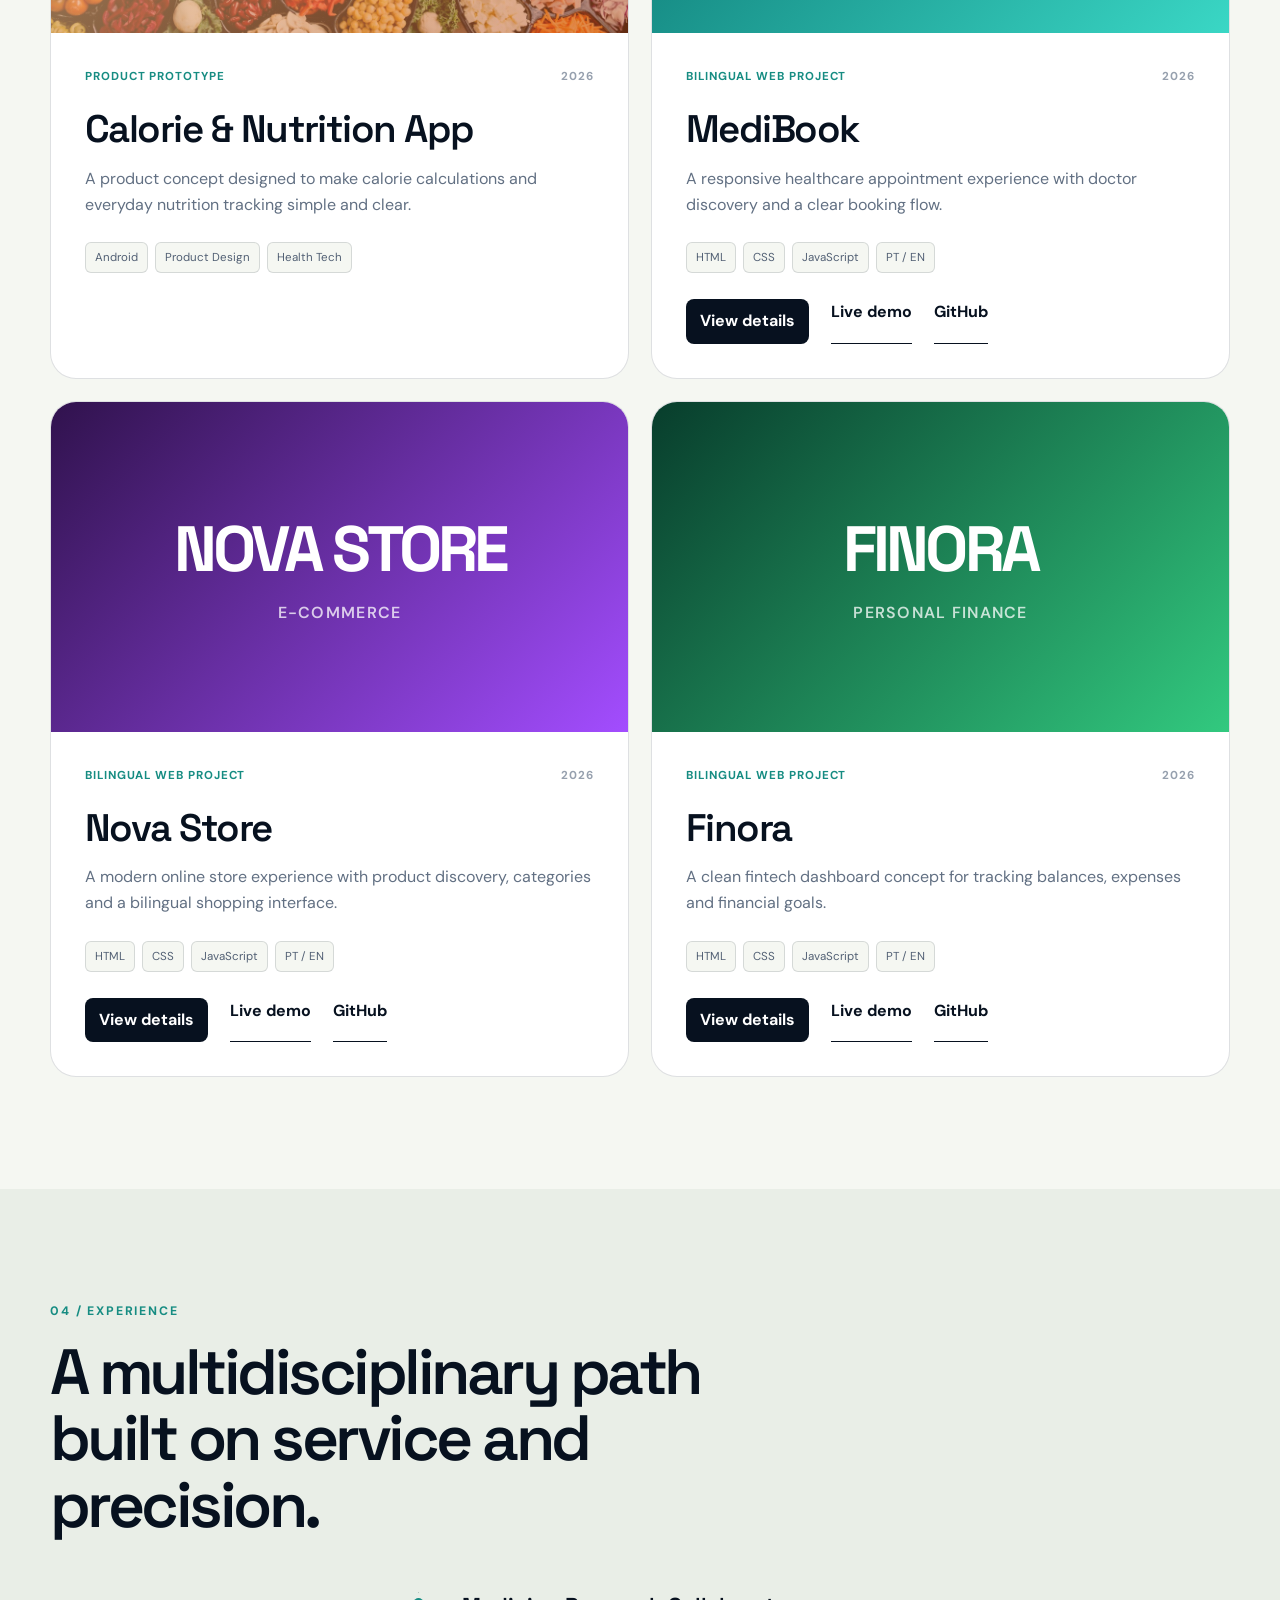
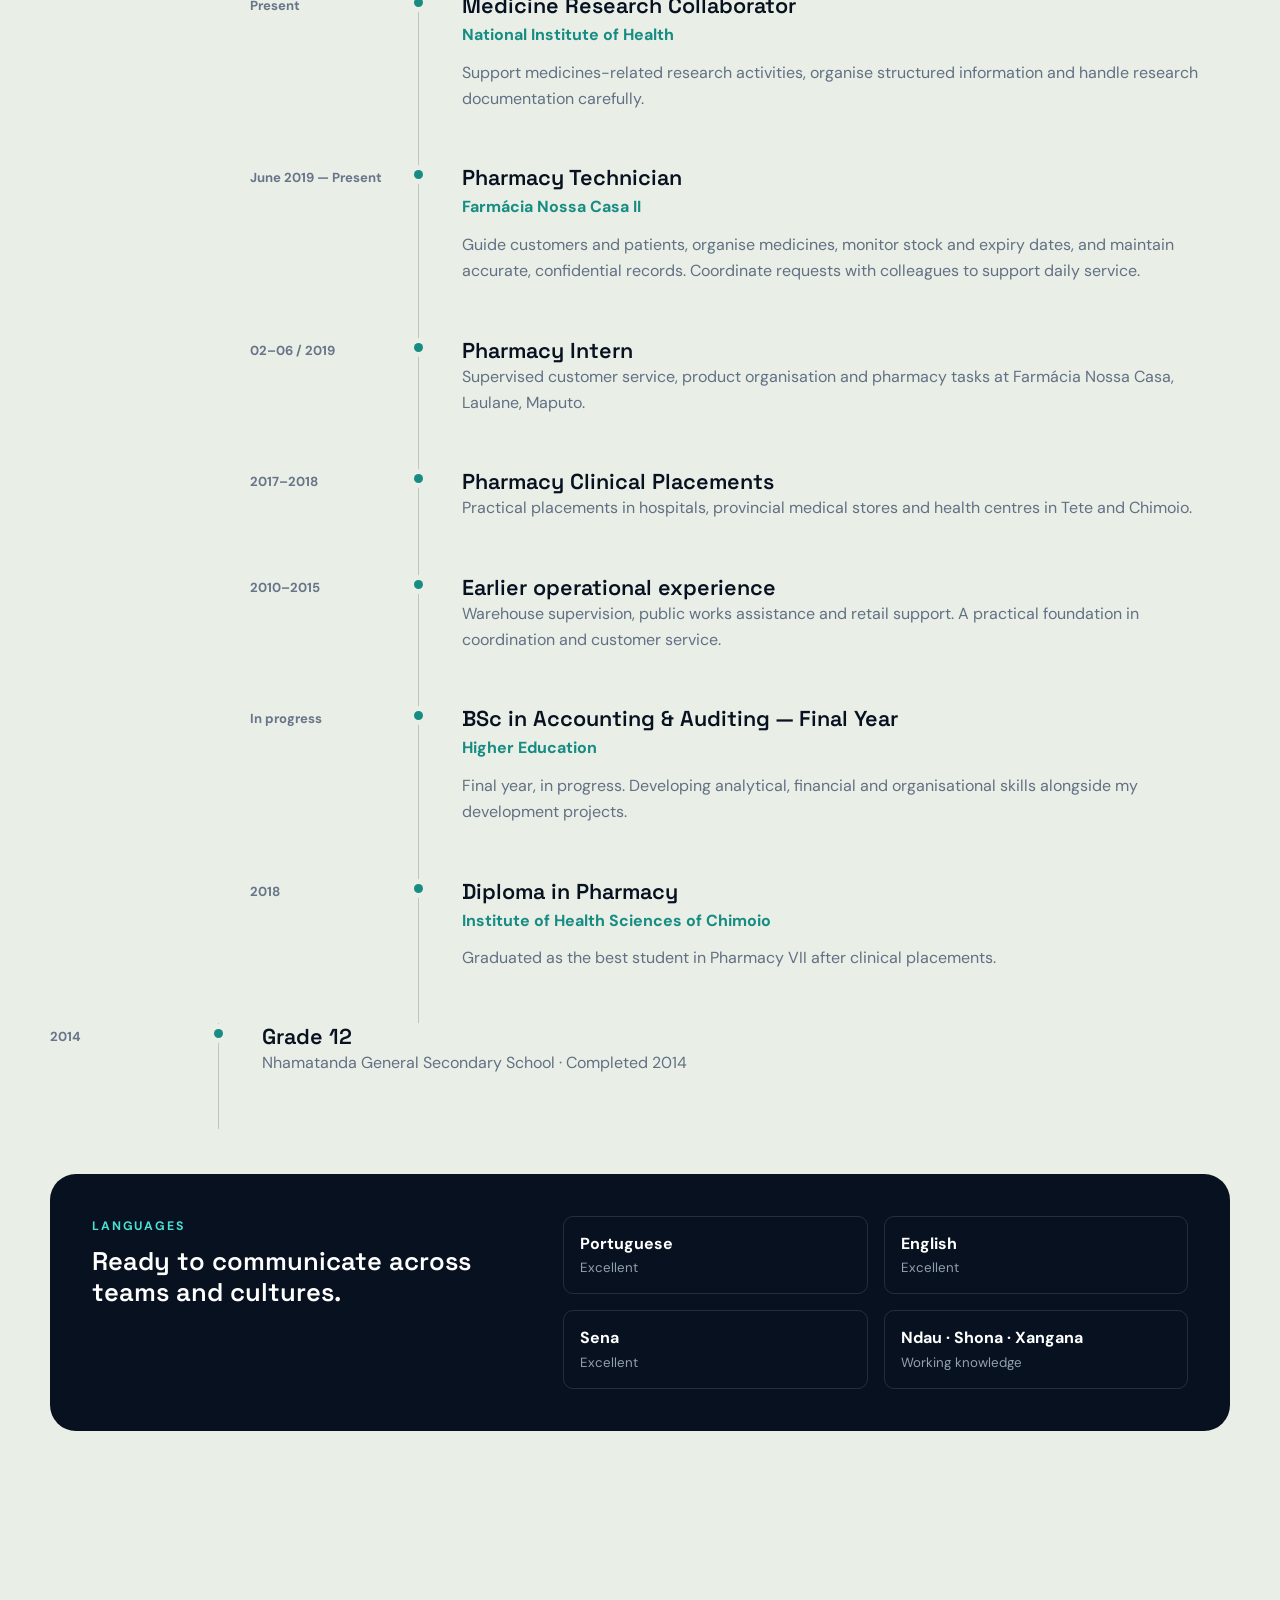
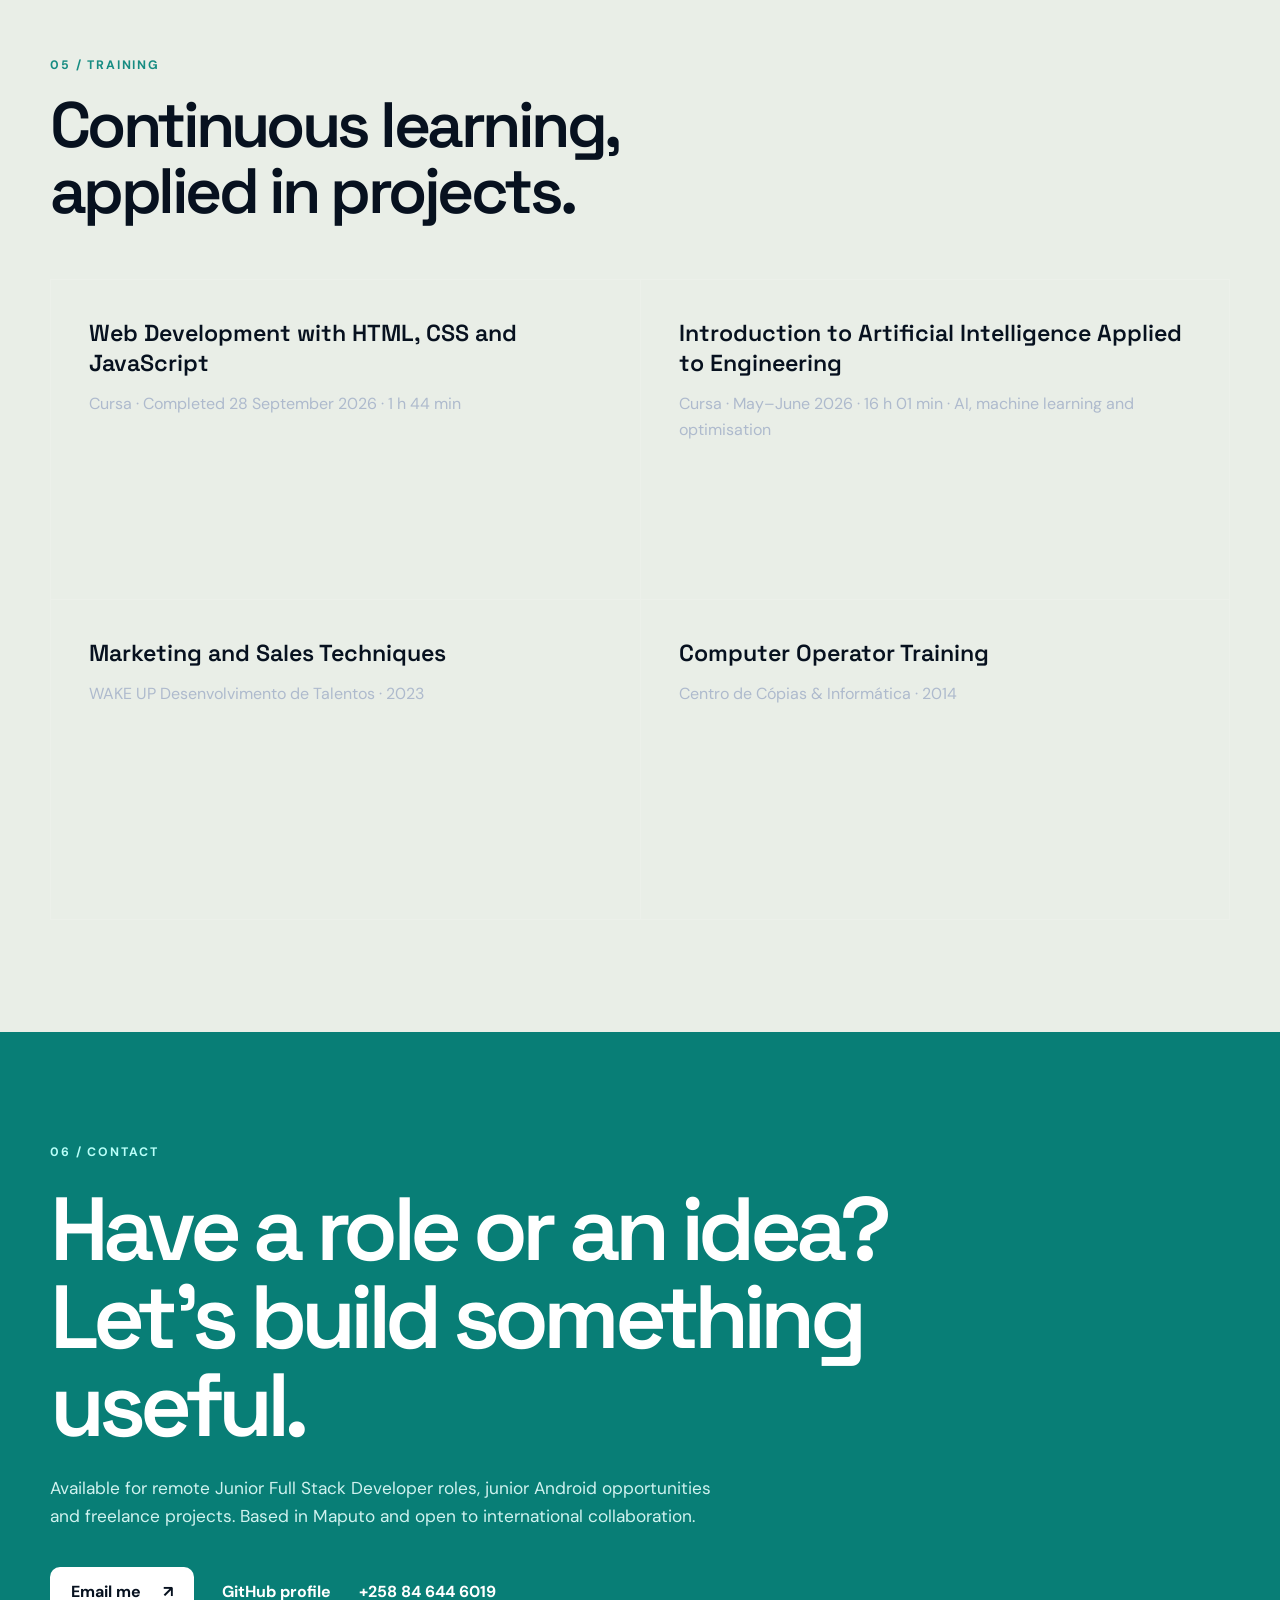
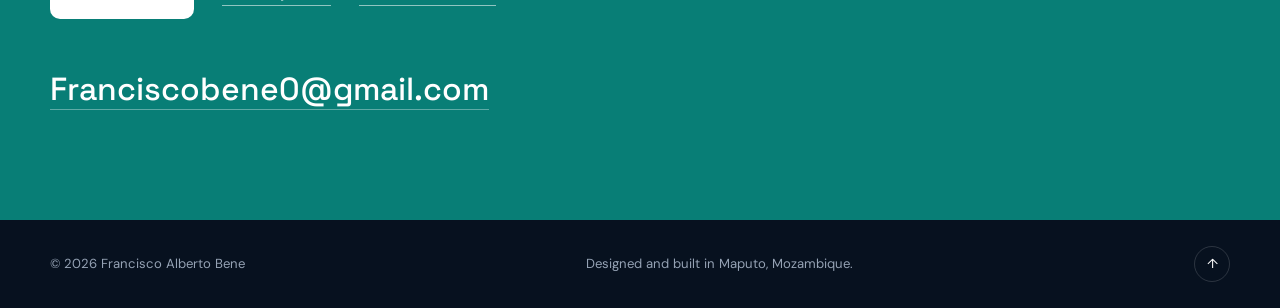
==== commit 90e863ee: "Refresh junior full-stack portfolio and add bilingual 12pt CV downloads" ====
--- a/index.html
+++ b/index.html
@@ -4,8 +4,8 @@
   <meta charset="UTF-8" />
   <meta name="viewport" content="width=device-width, initial-scale=1.0" />
   <meta name="theme-color" content="#07111f" />
-  <meta name="description" content="Francisco Alberto Bene — junior Android and web developer based in Maputo, Mozambique." />
-  <title>Francisco Alberto Bene | Android Developer</title>
+  <meta name="description" content="Francisco Alberto Bene — Junior Full Stack Developer in Maputo: React, TypeScript, PostgreSQL and Android projects." />
+  <title>Francisco Alberto Bene | Junior Full Stack Developer</title>
   <link rel="icon" type="image/png" href="assets/Foto%20de%20perfil.png" />
   <link rel="preconnect" href="https://fonts.googleapis.com" />
   <link rel="preconnect" href="https://fonts.gstatic.com" crossorigin />
@@ -41,14 +41,15 @@
       <div class="container hero-grid">
         <div class="hero-copy reveal">
           <div class="availability"><span></span><span data-i18n="availability">Available for remote opportunities</span></div>
-          <p class="kicker" data-i18n="role">Junior Android & Web Developer</p>
-          <h1><span data-i18n="heroLine1">I build useful digital</span> <em data-i18n="heroAccent">products for real people.</em></h1>
-          <p class="hero-lead" data-i18n="heroLead">Developer based in Maputo, creating Android apps and responsive web experiences with Kotlin, Firebase, JavaScript and Python.</p>
+          <p class="kicker" data-i18n="role">Junior Full Stack Developer</p>
+          <h1><span data-i18n="heroLine1">From interface to database,</span> <em data-i18n="heroAccent">I build useful products.</em></h1>
+          <p class="hero-lead" data-i18n="heroLead">Junior Full Stack Developer based in Maputo. I build responsive web applications with React, TypeScript and PostgreSQL, alongside Android apps with Kotlin and Firebase.</p>
           <div class="cta-row">
             <a class="button button-primary" href="#projects"><span data-i18n="viewWork">View my work</span><span aria-hidden="true">↗</span></a>
-            <a class="button button-secondary" href="assets/Francisco_Alberto_Bene_CV_2026.pdf" download><span data-i18n="downloadCv">Download CV</span><span aria-hidden="true">↓</span></a>
-          </div>
-          <ul class="quick-facts"><li><strong>2</strong><span data-i18n="factApps">apps published</span></li><li><strong>6+</strong><span data-i18n="factYears">years in operations</span></li><li><strong>6</strong><span data-i18n="factLanguages">languages spoken</span></li></ul>
+            <a class="button button-secondary" href="assets/Francisco_Bene_CV_EN_Fullstack_2026.pdf" download><span data-i18n="downloadCv">Download CV (EN)</span><span aria-hidden="true">↓</span></a>
+            <a class="button button-secondary" href="assets/Francisco_Bene_CV_PT_Fullstack_2026.pdf" download><span data-i18n="downloadCvPt">Download CV (PT)</span><span aria-hidden="true">↓</span></a>
+          </div><p class="resume-note" data-i18n="resumeNote">CVs updated for Junior Full Stack opportunities · English and Portuguese</p>
+          <ul class="quick-facts"><li><strong>2</strong><span data-i18n="factApps">apps published</span></li><li><strong>7+</strong><span data-i18n="factYears">years in operations</span></li><li><strong>6</strong><span data-i18n="factLanguages">languages spoken</span></li></ul>
         </div>
         <div class="portrait-column reveal">
           <div class="portrait-frame">
@@ -56,16 +57,16 @@
             <img src="assets/Foto%20de%20perfil.png" alt="Portrait of Francisco Alberto Bene" />
             <div class="portrait-caption"><div><strong>Francisco Bene</strong><span>Maputo, Mozambique</span></div><span class="status-dot"></span></div>
           </div>
-          <div class="floating-chip chip-one">Kotlin</div><div class="floating-chip chip-two">Firebase</div>
+          <div class="floating-chip chip-one">React</div><div class="floating-chip chip-two">TypeScript</div>
         </div>
       </div>
     </section>
 
     <section class="section about" id="about">
       <div class="container">
-        <div class="section-heading reveal"><p class="section-number">01 / <span data-i18n="navAbout">About</span></p><h2 data-i18n="aboutTitle">Technology grounded in real-world experience.</h2></div>
+        <div class="section-heading reveal"><p class="section-number">01 / <span data-i18n="navAbout">About</span></p><h2 data-i18n="aboutTitle">A developer with a product mindset and real-world experience.</h2></div>
         <div class="about-grid">
-          <div class="about-copy reveal"><p data-i18n="aboutP1">I am a junior developer with hands-on experience building Android applications in Kotlin and integrating Firebase and Google Cloud services. My projects turn everyday needs into focused, accessible digital products.</p><p data-i18n="aboutP2">My background is unusual — and useful. Since 2019, I have worked in pharmacy operations and I currently collaborate in medicine research with Mozambique's National Institute of Health. I am also completing a degree in Accounting and Auditing.</p></div>
+          <div class="about-copy reveal"><p data-i18n="aboutP1">My development experience comes from independent projects: a full-stack CRM with authentication and a database, bilingual web interfaces, and two Android apps published on Google Play. I work across the interface, server operations and data layer, with a focus on clear user flows and validation.</p><p data-i18n="aboutP2">Since June 2019, I have worked in pharmacy operations and I currently collaborate in medicines research at Mozambique's National Institute of Health. I am completing a degree in Accounting and Auditing. This background brings discipline with information, confidentiality and practical understanding of users to my development work.</p></div>
           <aside class="value-card reveal"><p class="mini-label" data-i18n="whatIBring">What I bring</p><ul><li><span>01</span><p data-i18n="bring1">Product thinking shaped by direct customer service</p></li><li><span>02</span><p data-i18n="bring2">Reliable execution and careful data handling</p></li><li><span>03</span><p data-i18n="bring3">Cross-domain insight across health, finance and technology</p></li></ul></aside>
         </div>
       </div>
@@ -77,7 +78,7 @@
         <div class="skills-layout">
           <article class="skill-block reveal"><span class="skill-icon" aria-hidden="true">⌁</span><h3 data-i18n="mobileTitle">Mobile development</h3><p data-i18n="mobileCopy">Android applications built with Kotlin and Android Studio, from interface design to cloud integration and Play Store delivery.</p><div class="tag-list"><span>Kotlin</span><span>Android Studio</span><span>UI/UX</span><span>Google Play</span></div></article>
           <article class="skill-block reveal"><span class="skill-icon" aria-hidden="true">☁</span><h3 data-i18n="cloudTitle">Cloud & data</h3><p data-i18n="cloudCopy">Authentication, storage and connected app experiences using Firebase and services from the Google Cloud ecosystem.</p><div class="tag-list"><span>Firebase</span><span>Google Cloud</span><span>Data</span><span>APIs</span></div></article>
-          <article class="skill-block reveal"><span class="skill-icon" aria-hidden="true">&lt;/&gt;</span><h3 data-i18n="webTitle">Web & automation</h3><p data-i18n="webCopy">Responsive interfaces and practical automation built with modern web fundamentals and Python.</p><div class="tag-list"><span>HTML</span><span>CSS</span><span>JavaScript</span><span>Python</span></div></article>
+          <article class="skill-block reveal"><span class="skill-icon" aria-hidden="true">&lt;/&gt;</span><h3 data-i18n="webTitle">Full Stack development</h3><p data-i18n="webCopy">React and TypeScript interfaces, Wasp / Node.js server operations, and Prisma / PostgreSQL persistence. Applied in ClientFlow with authentication, account isolation and automated tests.</p><div class="tag-list"><span>React</span><span>TypeScript</span><span>Node.js</span><span>Wasp</span><span>Prisma</span><span>PostgreSQL</span></div></article>
           <article class="skill-block reveal"><span class="skill-icon" aria-hidden="true">▦</span><h3 data-i18n="businessTitle">Business & operations</h3><p data-i18n="businessCopy">Customer support, documentation, stock control, research, accounting fundamentals and structured office workflows.</p><div class="tag-list"><span>Excel</span><span>Access</span><span>Research</span><span>Operations</span></div></article>
         </div>
       </div>
@@ -85,14 +86,15 @@
 
     <section class="section projects" id="projects">
       <div class="container">
-        <div class="section-heading split-heading reveal"><div><p class="section-number">03 / <span data-i18n="navProjects">Projects</span></p><h2 data-i18n="projectsTitle">Selected products and experiments.</h2></div><p data-i18n="projectsIntro">A selection of mobile solutions focused on AI-assisted creation, document productivity and everyday health.</p></div>
+        <div class="section-heading split-heading reveal"><div><p class="section-number">03 / <span data-i18n="navProjects">Projects</span></p><h2 data-i18n="projectsTitle">Working products. Code you can explore.</h2></div><p data-i18n="projectsIntro">Full-stack development, published Android apps and bilingual web experiences. Explore the demos, implementation decisions and source code.</p></div>
         <div class="project-list">
-          <article class="project-card project-featured reveal"><div class="project-visual roast-visual"><span>AI</span><div class="phone-mock"><div class="mock-top"></div><strong>Roast</strong><p>Photo → personality</p><div class="mock-button">Generate ✦</div></div></div><div class="project-copy"><div class="project-meta"><span data-i18n="published">Published Android app</span><span>2026</span></div><h3>Roast — AI Photo Content</h3><p data-i18n="roastCopy">An Android app that turns a photo into playful roasts, compliments and ready-to-share social captions using AI.</p><div class="tag-list"><span>Kotlin</span><span>Firebase</span><span>Google Cloud</span><span>AI</span></div></div></article>
+<article class="project-card project-featured reveal"><div class="project-visual clientflow-product"><img src="assets/clientflow-dashboard.jpg" alt="ClientFlow CRM dashboard with pipeline, sales metrics and tasks" loading="lazy" width="1440" height="960"></div><div class="project-copy"><div class="project-meta"><span data-i18n="webProject">Bilingual web project</span><span>2026</span></div><h3>ClientFlow CRM</h3><p data-i18n="clientflowCopy">An interactive bilingual CRM with lead editing, sales pipeline, tasks, reports and CSV export. Full SaaS source includes authentication and PostgreSQL persistence.</p><div class="tag-list"><span>React</span><span>TypeScript</span><span>Wasp</span><span>PostgreSQL</span><span>PT / EN</span></div><div class="project-links"><a class="project-detail-link" href="project-details.html?project=clientflow" data-i18n="viewDetails">View details</a><a href="https://fabene258.github.io/clientflow-crm-bilingual/" target="_blank" rel="noopener" data-i18n="liveDemo">Live demo</a><a href="https://github.com/Fabene258/clientflow-crm-bilingual" target="_blank" rel="noopener">GitHub</a></div></div></article>
+          <article class="project-card reveal"><div class="project-visual roast-visual"><span>AI</span><div class="phone-mock"><div class="mock-top"></div><strong>Roast</strong><p>Photo → personality</p><div class="mock-button">Generate ✦</div></div></div><div class="project-copy"><div class="project-meta"><span data-i18n="published">Published Android app</span><span>2026</span></div><h3>Roast — AI Photo Content</h3><p data-i18n="roastCopy">An Android app that turns a photo into playful roasts, compliments and ready-to-share social captions using AI.</p><div class="tag-list"><span>Kotlin</span><span>Firebase</span><span>Google Cloud</span><span>AI</span></div></div></article>
           <article class="project-card reveal"><div class="project-visual scanner-visual"><div class="document-sheet"><span>A</span><i></i><i></i><i></i><b>→ 文</b></div></div><div class="project-copy"><div class="project-meta"><span data-i18n="published">Published Android app</span><span>2026</span></div><h3>Document Scanner & Translator</h3><p data-i18n="scannerCopy">A mobile workflow for scanning documents, translating their content and exporting the final result to PDF or Word.</p><div class="tag-list"><span>Kotlin</span><span>OCR</span><span>Translation</span><span>PDF</span></div></div></article>
           <article class="project-card reveal"><div class="project-visual nutrition-visual"><div class="nutrition-ring"><strong>1,840</strong><span>kcal</span></div></div><div class="project-copy"><div class="project-meta"><span data-i18n="prototype">Product prototype</span><span>2026</span></div><h3 data-i18n="nutritionName">Calorie & Nutrition App</h3><p data-i18n="nutritionCopy">A product concept designed to make calorie calculations and everyday nutrition tracking simple and clear.</p><div class="tag-list"><span>Android</span><span>Product Design</span><span>Health Tech</span></div></div></article>
           <article class="project-card reveal"><div class="project-visual web-project-visual medibook-visual"><strong>MEDIBOOK</strong><span>Healthcare booking</span></div><div class="project-copy"><div class="project-meta"><span data-i18n="webProject">Bilingual web project</span><span>2026</span></div><h3>MediBook</h3><p data-i18n="medibookCopy">A responsive healthcare appointment experience with doctor discovery and a clear booking flow.</p><div class="tag-list"><span>HTML</span><span>CSS</span><span>JavaScript</span><span>PT / EN</span></div><div class="project-links"><a class="project-detail-link" href="project-details.html?project=medibook" data-i18n="viewDetails">View details</a><a href="https://fabene258.github.io/medibook-healthcare-bilingual/" target="_blank" rel="noopener" data-i18n="liveDemo">Live demo</a><a href="https://github.com/Fabene258/medibook-healthcare-bilingual" target="_blank" rel="noopener">GitHub</a></div></div></article>
           <article class="project-card reveal"><div class="project-visual web-project-visual nova-visual"><strong>NOVA STORE</strong><span>E-commerce</span></div><div class="project-copy"><div class="project-meta"><span data-i18n="webProject">Bilingual web project</span><span>2026</span></div><h3>Nova Store</h3><p data-i18n="novaCopy">A modern online store experience with product discovery, categories and a bilingual shopping interface.</p><div class="tag-list"><span>HTML</span><span>CSS</span><span>JavaScript</span><span>PT / EN</span></div><div class="project-links"><a class="project-detail-link" href="project-details.html?project=nova" data-i18n="viewDetails">View details</a><a href="https://fabene258.github.io/nova-store-ecommerce/" target="_blank" rel="noopener" data-i18n="liveDemo">Live demo</a><a href="https://github.com/Fabene258/nova-store-ecommerce" target="_blank" rel="noopener">GitHub</a></div></div></article>
-          <article class="project-card reveal"><div class="project-visual clientflow-product"><img src="assets/clientflow-dashboard.jpg" alt="ClientFlow CRM dashboard with pipeline, sales metrics and tasks" loading="lazy" width="1440" height="960"></div><div class="project-copy"><div class="project-meta"><span data-i18n="webProject">Bilingual web project</span><span>2026</span></div><h3>ClientFlow CRM</h3><p data-i18n="clientflowCopy">An interactive bilingual CRM with lead editing, sales pipeline, tasks, reports and CSV export. Full SaaS source includes authentication and PostgreSQL persistence.</p><div class="tag-list"><span>React</span><span>TypeScript</span><span>Wasp</span><span>PostgreSQL</span><span>PT / EN</span></div><div class="project-links"><a class="project-detail-link" href="project-details.html?project=clientflow" data-i18n="viewDetails">View details</a><a href="https://fabene258.github.io/clientflow-crm-bilingual/" target="_blank" rel="noopener" data-i18n="liveDemo">Live demo</a><a href="https://github.com/Fabene258/clientflow-crm-bilingual" target="_blank" rel="noopener">GitHub</a></div></div></article>
+
           <article class="project-card reveal"><div class="project-visual web-project-visual finora-visual"><strong>FINORA</strong><span>Personal finance</span></div><div class="project-copy"><div class="project-meta"><span data-i18n="webProject">Bilingual web project</span><span>2026</span></div><h3>Finora</h3><p data-i18n="finoraCopy">A clean fintech dashboard concept for tracking balances, expenses and financial goals.</p><div class="tag-list"><span>HTML</span><span>CSS</span><span>JavaScript</span><span>PT / EN</span></div><div class="project-links"><a class="project-detail-link" href="project-details.html?project=finora" data-i18n="viewDetails">View details</a><a href="https://fabene258.github.io/finora-fintech-bilingual/" target="_blank" rel="noopener" data-i18n="liveDemo">Live demo</a><a href="https://github.com/Fabene258/finora-fintech-bilingual" target="_blank" rel="noopener">GitHub</a></div></div></article>
         </div>
       </div>
@@ -102,16 +104,16 @@
       <div class="container">
         <div class="section-heading reveal"><p class="section-number">04 / <span data-i18n="navExperience">Experience</span></p><h2 data-i18n="experienceTitle">A multidisciplinary path built on service and precision.</h2></div>
         <div class="timeline">
-          <article class="timeline-row reveal"><div class="timeline-date" data-i18n="present">Present</div><div class="timeline-marker"></div><div class="timeline-body"><h3 data-i18n="researchRole">Medicine Research Collaborator</h3><p class="company" data-i18n="ins">National Institute of Health</p><p data-i18n="researchCopy">Supporting medicine-related research activities and organising information used in investigation work.</p></div></article>
-          <article class="timeline-row reveal"><div class="timeline-date">2019 — <span data-i18n="present">Present</span></div><div class="timeline-marker"></div><div class="timeline-body"><h3 data-i18n="pharmacyRole">Pharmacy Technician</h3><p class="company">Farmácia Nossa Casa II</p><p data-i18n="pharmacyCopy">Customer guidance, medicine organisation, stock control, expiry verification and confidential record keeping.</p></div></article>
-          <article class="timeline-row reveal"><div class="timeline-date" data-i18n="degreeDate">In progress</div><div class="timeline-marker"></div><div class="timeline-body"><h3 data-i18n="degreeTitle">BSc in Accounting & Auditing — Final Year</h3><p class="company" data-i18n="education">Higher Education</p><p data-i18n="degreeCopy">Developing analytical, financial and organisational skills alongside my technology practice.</p></div></article>
+          <article class="timeline-row reveal"><div class="timeline-date" data-i18n="present">Present</div><div class="timeline-marker"></div><div class="timeline-body"><h3 data-i18n="researchRole">Medicine Research Collaborator</h3><p class="company" data-i18n="ins">National Institute of Health</p><p data-i18n="researchCopy">Support medicines-related research activities, organise structured information and handle research documentation carefully.</p></div></article>
+          <article class="timeline-row reveal"><div class="timeline-date"><span data-i18n="pharmacyStart">June 2019</span> — <span data-i18n="present">Present</span></div><div class="timeline-marker"></div><div class="timeline-body"><h3 data-i18n="pharmacyRole">Pharmacy Technician</h3><p class="company">Farmácia Nossa Casa II</p><p data-i18n="pharmacyCopy">Guide customers and patients, organise medicines, monitor stock and expiry dates, and maintain accurate, confidential records. Coordinate requests with colleagues to support daily service.</p></div></article>
+          <article class="timeline-row reveal"><div class="timeline-date">02–06 / 2019</div><div class="timeline-marker"></div><div class="timeline-body"><h3 data-i18n="internRole">Pharmacy Intern</h3><p data-i18n="internCopy">Supervised customer service, product organisation and pharmacy tasks at Farmácia Nossa Casa, Laulane, Maputo.</p></div></article><article class="timeline-row reveal"><div class="timeline-date">2017–2018</div><div class="timeline-marker"></div><div class="timeline-body"><h3 data-i18n="placementRole">Pharmacy Clinical Placements</h3><p data-i18n="placementCopy">Practical placements in hospitals, provincial medical stores and health centres in Tete and Chimoio.</p></div></article><article class="timeline-row reveal"><div class="timeline-date">2010–2015</div><div class="timeline-marker"></div><div class="timeline-body"><h3 data-i18n="earlierRole">Earlier operational experience</h3><p data-i18n="earlierCopy">Warehouse supervision, public works assistance and retail support. A practical foundation in coordination and customer service.</p></div></article><article class="timeline-row reveal"><div class="timeline-date" data-i18n="degreeDate">In progress</div><div class="timeline-marker"></div><div class="timeline-body"><h3 data-i18n="degreeTitle">BSc in Accounting & Auditing — Final Year</h3><p class="company" data-i18n="education">Higher Education</p><p data-i18n="degreeCopy">Final year, in progress. Developing analytical, financial and organisational skills alongside my development projects.</p></div></article>
           <article class="timeline-row reveal"><div class="timeline-date">2018</div><div class="timeline-marker"></div><div class="timeline-body"><h3 data-i18n="pharmacyDegree">Diploma in Pharmacy</h3><p class="company" data-i18n="ics">Institute of Health Sciences of Chimoio</p><p data-i18n="awardCopy">Graduated as the best student in Pharmacy VII after clinical placements.</p></div></article>
         </div>
-        <div class="language-panel reveal"><div><p class="mini-label" data-i18n="languages">Languages</p><h3 data-i18n="communicationTitle">Ready to communicate across teams and cultures.</h3></div><div class="language-grid"><span><b data-i18n="portuguese">Portuguese</b><small data-i18n="excellent">Excellent</small></span><span><b data-i18n="english">English</b><small data-i18n="excellent">Excellent</small></span><span><b>Sena</b><small data-i18n="excellent">Excellent</small></span><span><b>Ndau · Shona · Xangana</b><small data-i18n="conversational">Conversational</small></span></div></div>
+        <article class="timeline-row reveal"><div class="timeline-date">2014</div><div class="timeline-marker"></div><div class="timeline-body"><h3 data-i18n="secondaryTitle">Grade 12</h3><p data-i18n="secondaryCopy">Nhamatanda General Secondary School · Completed 2014</p></div></article><div class="language-panel reveal"><div><p class="mini-label" data-i18n="languages">Languages</p><h3 data-i18n="communicationTitle">Ready to communicate across teams and cultures.</h3></div><div class="language-grid"><span><b data-i18n="portuguese">Portuguese</b><small data-i18n="excellent">Excellent</small></span><span><b data-i18n="english">English</b><small data-i18n="excellent">Excellent</small></span><span><b>Sena</b><small data-i18n="excellent">Excellent</small></span><span><b>Ndau · Shona · Xangana</b><small data-i18n="conversational">Working knowledge</small></span></div></div>
       </div>
     </section>
 
-    <section class="contact" id="contact"><div class="container contact-inner reveal"><p class="section-number">05 / <span data-i18n="navContact">Contact</span></p><h2 data-i18n="contactTitle">Have a role or an idea? Let's build something useful.</h2><p data-i18n="contactCopy">I am available for remote junior development roles, freelance projects and collaborations with international teams.</p><div class="contact-actions"><a class="button button-light" href="mailto:Franciscobene0@gmail.com?subject=Remote%20opportunity%20for%20Francisco%20Bene"><span data-i18n="emailMe">Email me</span><span>↗</span></a><a class="text-link" href="tel:+258846446019">+258 84 644 6019</a></div><a class="email-display" href="mailto:Franciscobene0@gmail.com">Franciscobene0@gmail.com</a></div></section>
+    <section class="section training" id="training"><div class="container"><div class="section-heading reveal"><p class="section-number">05 / <span data-i18n="trainingLabel">Training</span></p><h2 data-i18n="trainingTitle">Continuous learning, applied in projects.</h2></div><div class="skills-layout"><article class="skill-block reveal"><h3 data-i18n="webTraining">Web Development with HTML, CSS and JavaScript</h3><p data-i18n="webTrainingDetail">Cursa · Completed 28 September 2026 · 1 h 44 min</p></article><article class="skill-block reveal"><h3 data-i18n="aiTraining">Introduction to Artificial Intelligence Applied to Engineering</h3><p data-i18n="aiTrainingDetail">Cursa · May–June 2026 · 16 h 01 min · AI, machine learning and optimisation</p></article><article class="skill-block reveal"><h3 data-i18n="marketingTraining">Marketing and Sales Techniques</h3><p data-i18n="marketingTrainingDetail">WAKE UP Desenvolvimento de Talentos · 2023</p></article><article class="skill-block reveal"><h3 data-i18n="computerTraining">Computer Operator Training</h3><p data-i18n="computerTrainingDetail">Centro de Cópias & Informática · 2014</p></article></div></div></section><section class="contact" id="contact"><div class="container contact-inner reveal"><p class="section-number">06 / <span data-i18n="navContact">Contact</span></p><h2 data-i18n="contactTitle">Have a role or an idea? Let's build something useful.</h2><p data-i18n="contactCopy">Available for remote Junior Full Stack Developer roles, junior Android opportunities and freelance projects. Based in Maputo and open to international collaboration.</p><div class="contact-actions"><a class="button button-light" href="mailto:Franciscobene0@gmail.com?subject=Remote%20opportunity%20for%20Francisco%20Bene"><span data-i18n="emailMe">Email me</span><span>↗</span></a><a class="text-link" href="https://github.com/Fabene258" target="_blank" rel="noopener" data-i18n="githubProfile">GitHub profile</a><a class="text-link" href="tel:+258846446019">+258 84 644 6019</a></div><a class="email-display" href="mailto:Franciscobene0@gmail.com">Franciscobene0@gmail.com</a></div></section>
   </main>
   <footer class="site-footer"><div class="container footer-inner"><p>© <span id="year"></span> Francisco Alberto Bene</p><p data-i18n="footerNote">Designed and built in Maputo, Mozambique.</p><a href="#home" aria-label="Back to top">↑</a></div></footer>
 </body>
--- a/portfolio.css
+++ b/portfolio.css
@@ -167,3 +167,11 @@
 }
 
 .clientflow-product{padding:0;background:#eef1f8;overflow:hidden}.clientflow-product img{display:block;width:100%;height:100%;object-fit:cover;object-position:top left}
+
+/* Full Stack portfolio edition */
+.hero h1{font-size:clamp(2.5rem,4.8vw,4.8rem)}
+.resume-note{font-size:.8rem;color:#b5c6d9;margin-top:18px;max-width:38rem}
+.training{background:var(--paper-alt)}
+.project-featured .clientflow-product{min-height:340px}
+.cta-row{flex-wrap:wrap}
+@media(max-width:600px){.cta-row .button{flex:1 1 100%;justify-content:space-between}.project-featured .clientflow-product{min-height:220px}.hero h1{font-size:2.7rem}}
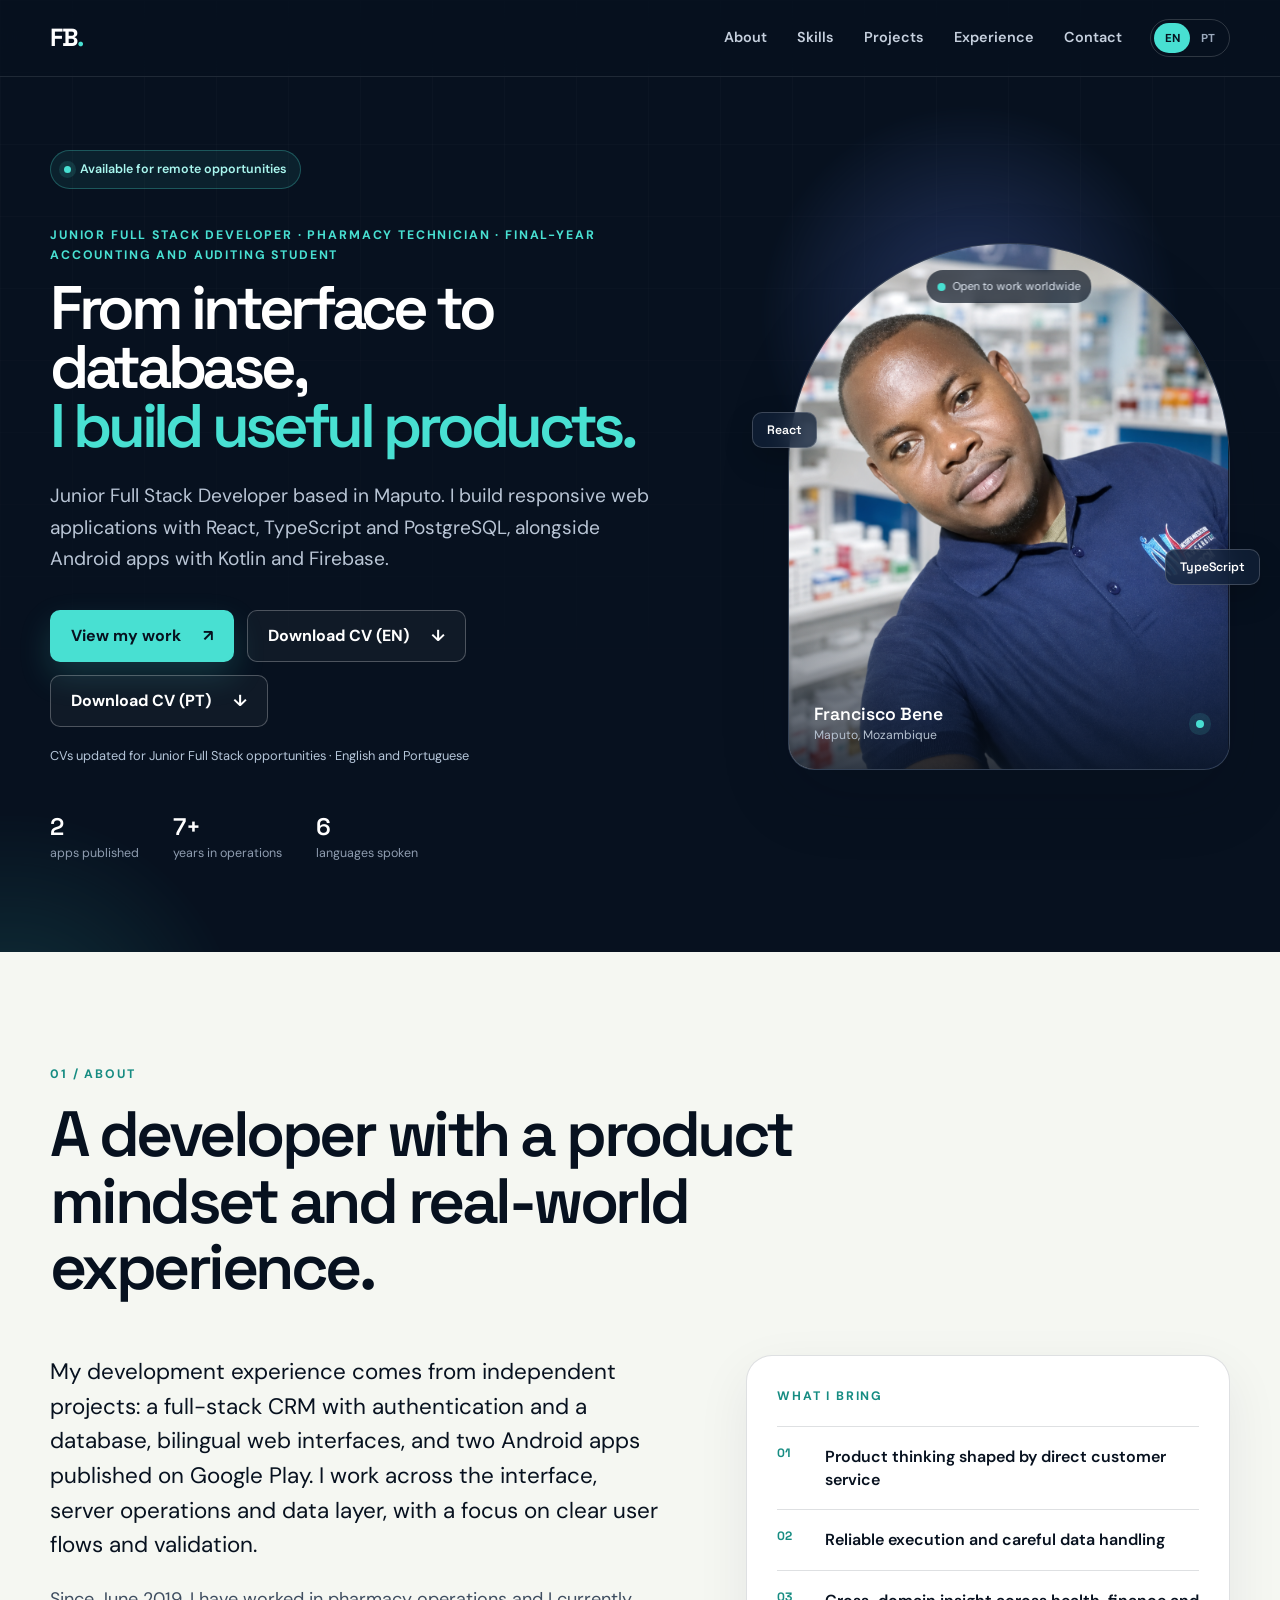
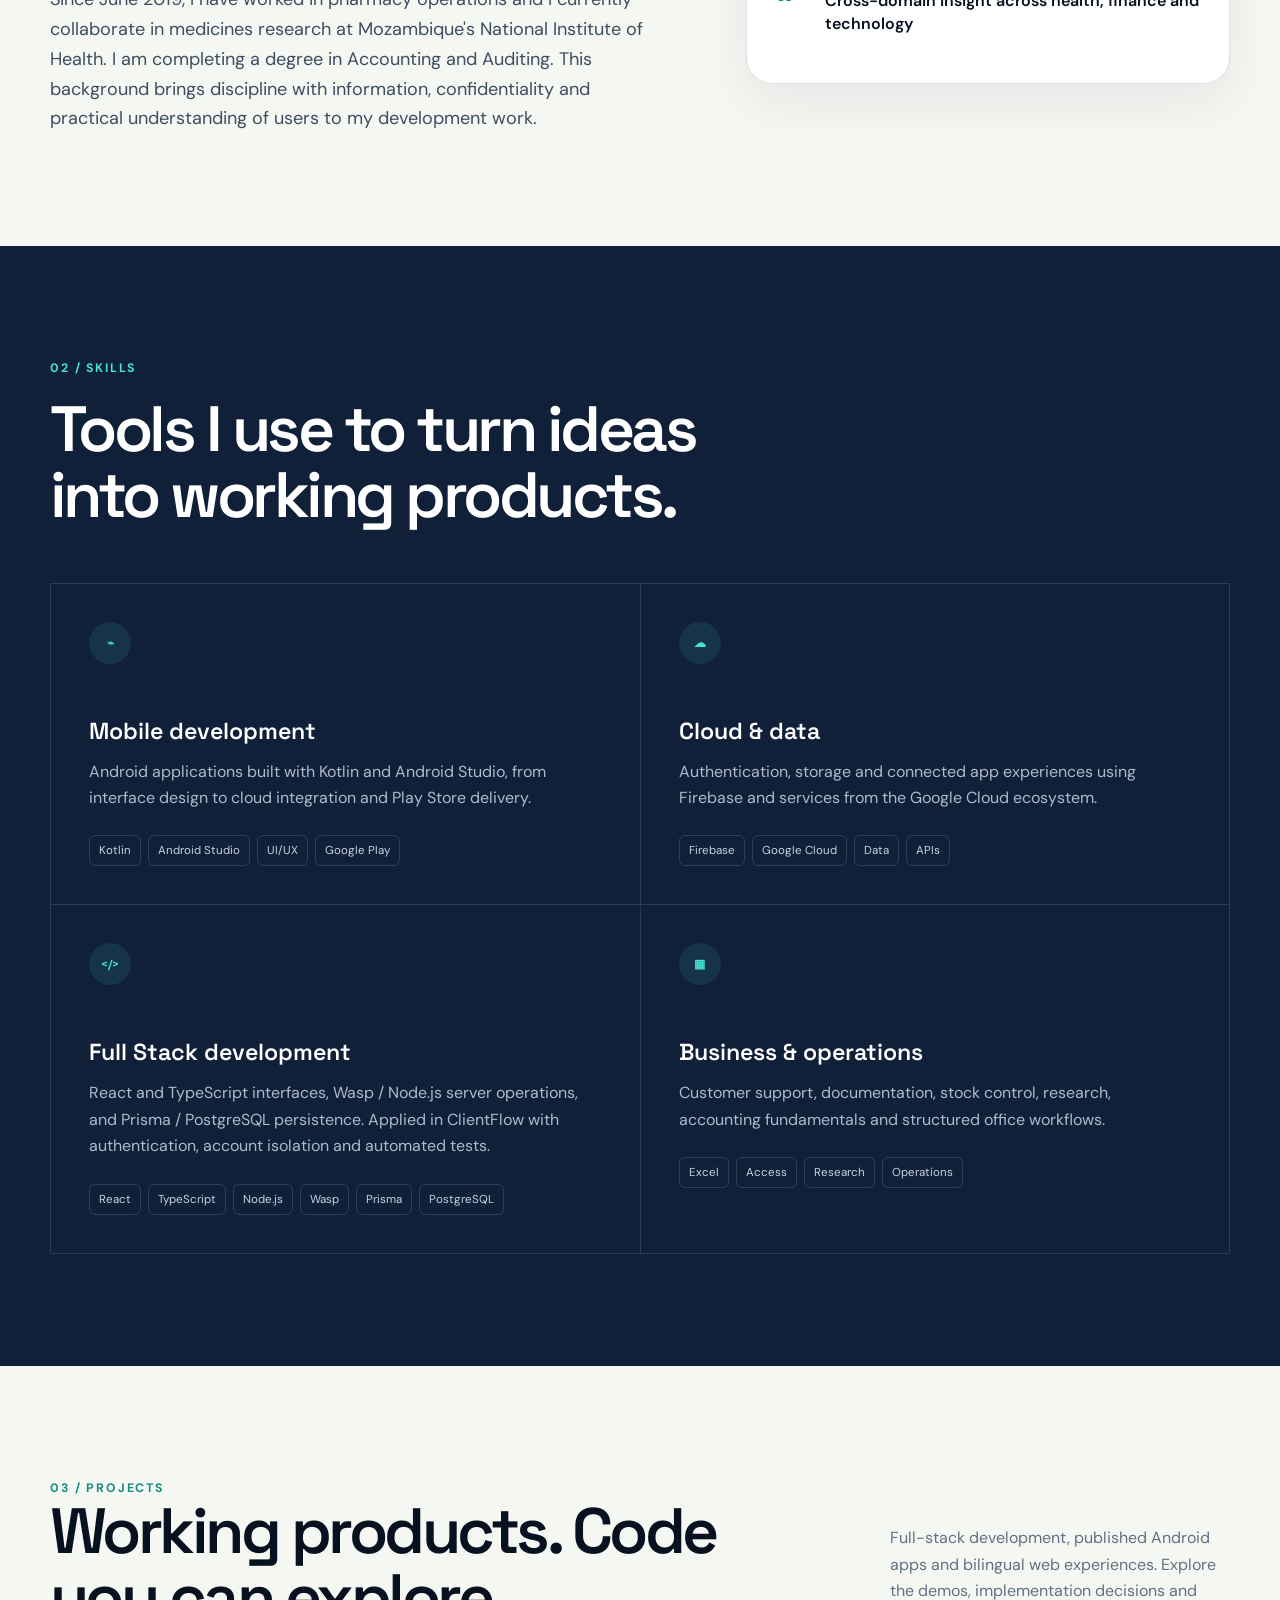
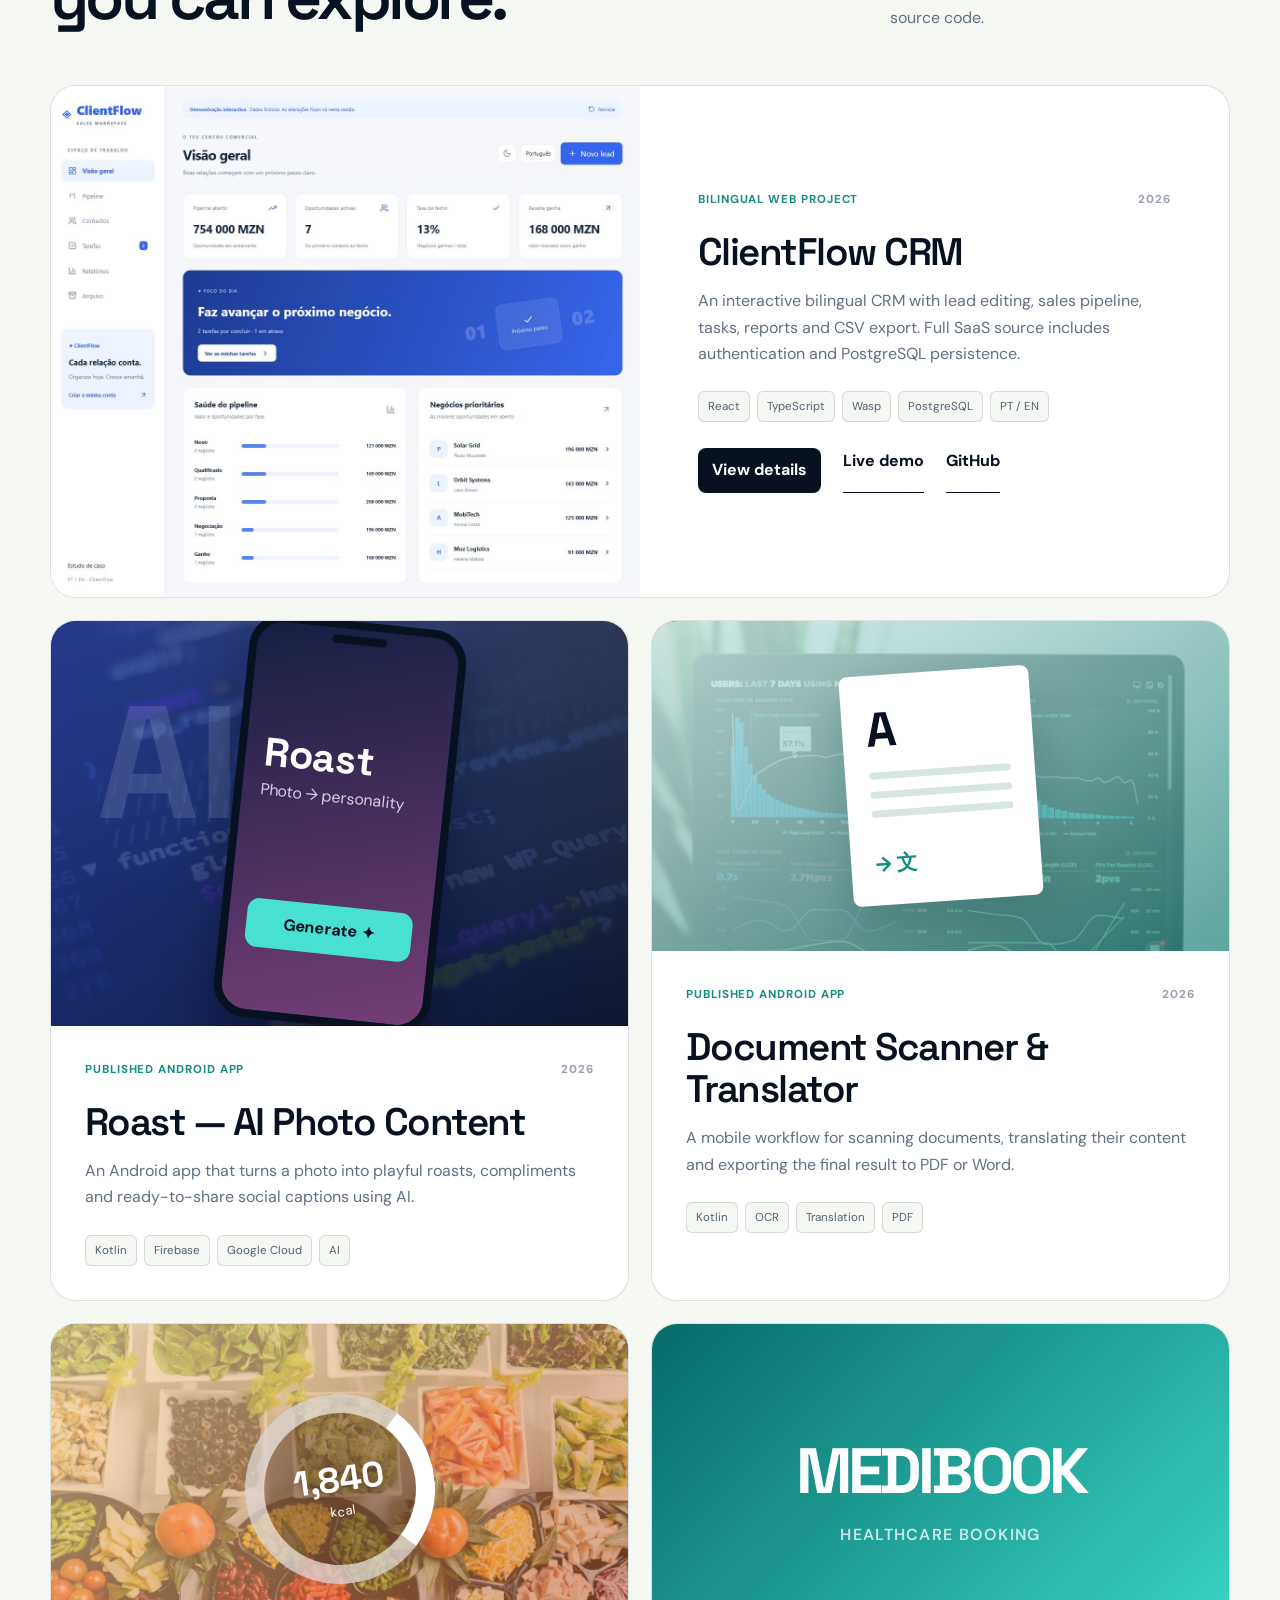
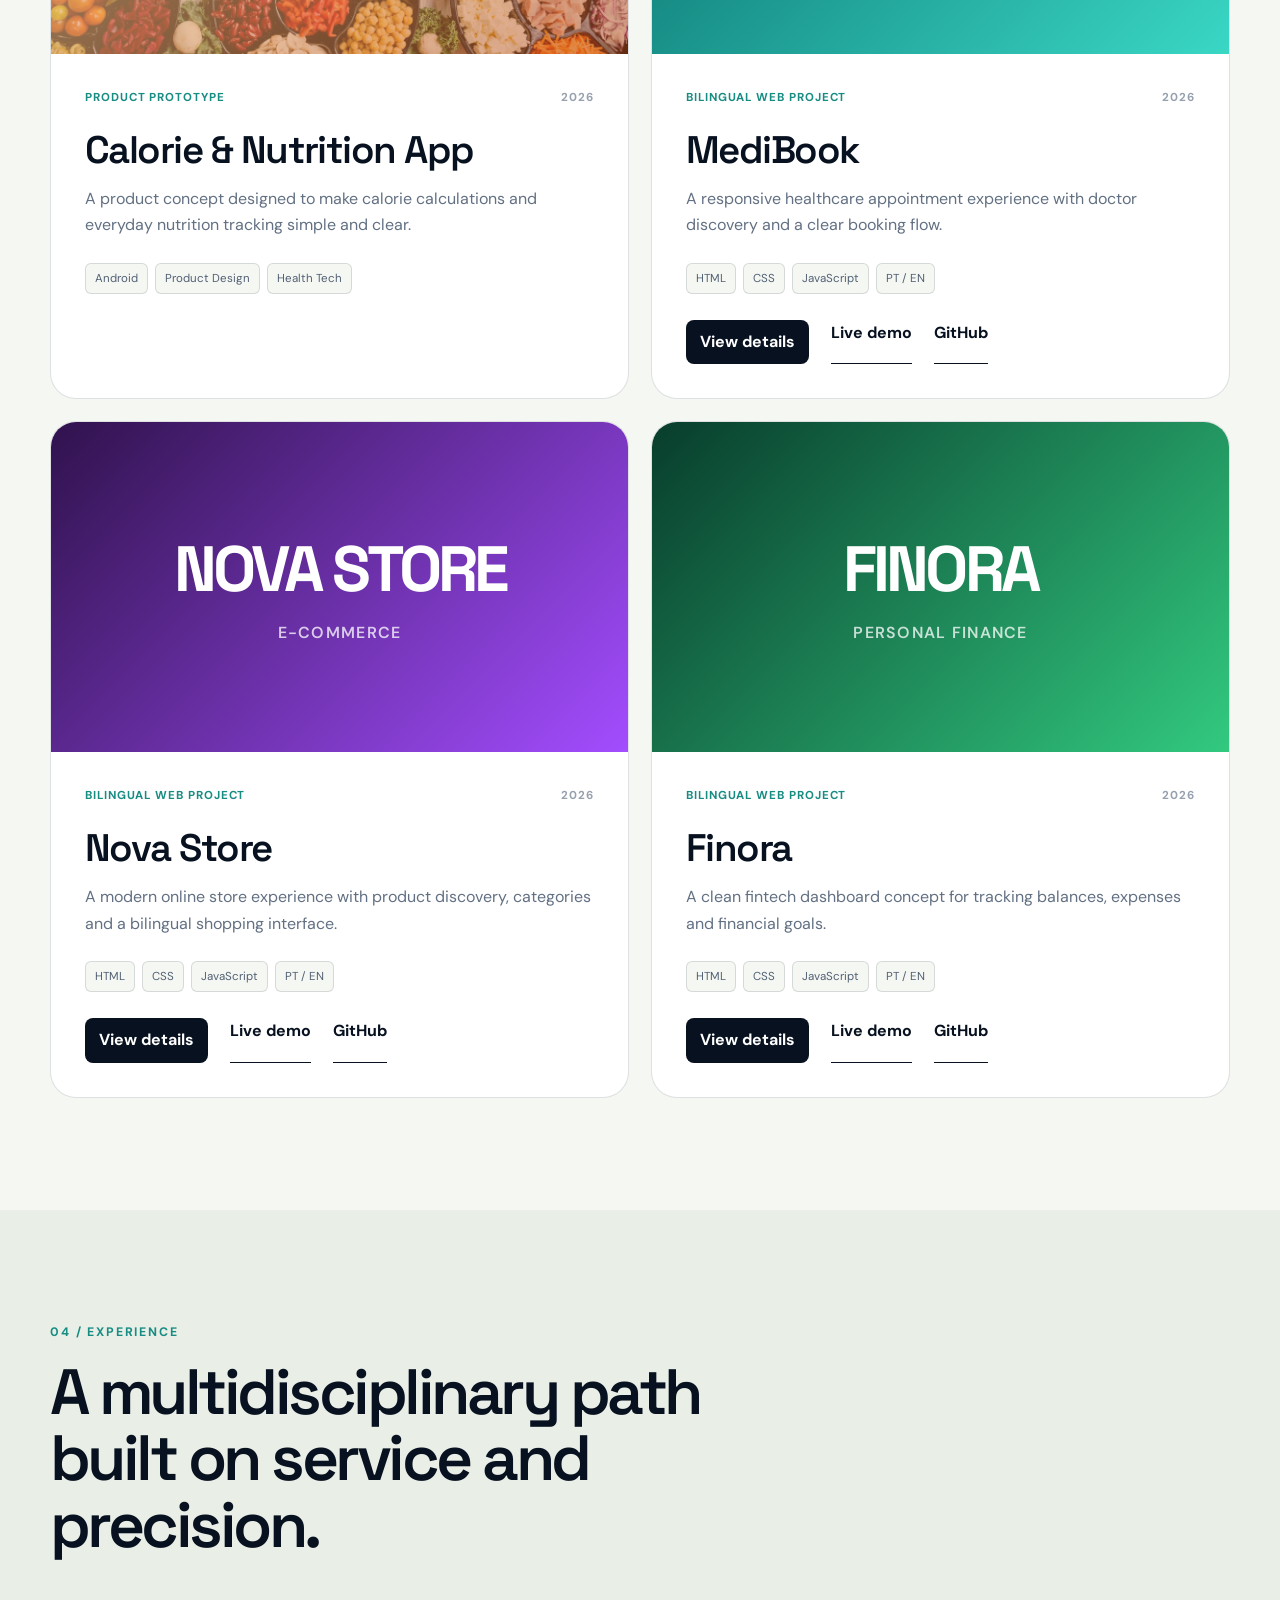
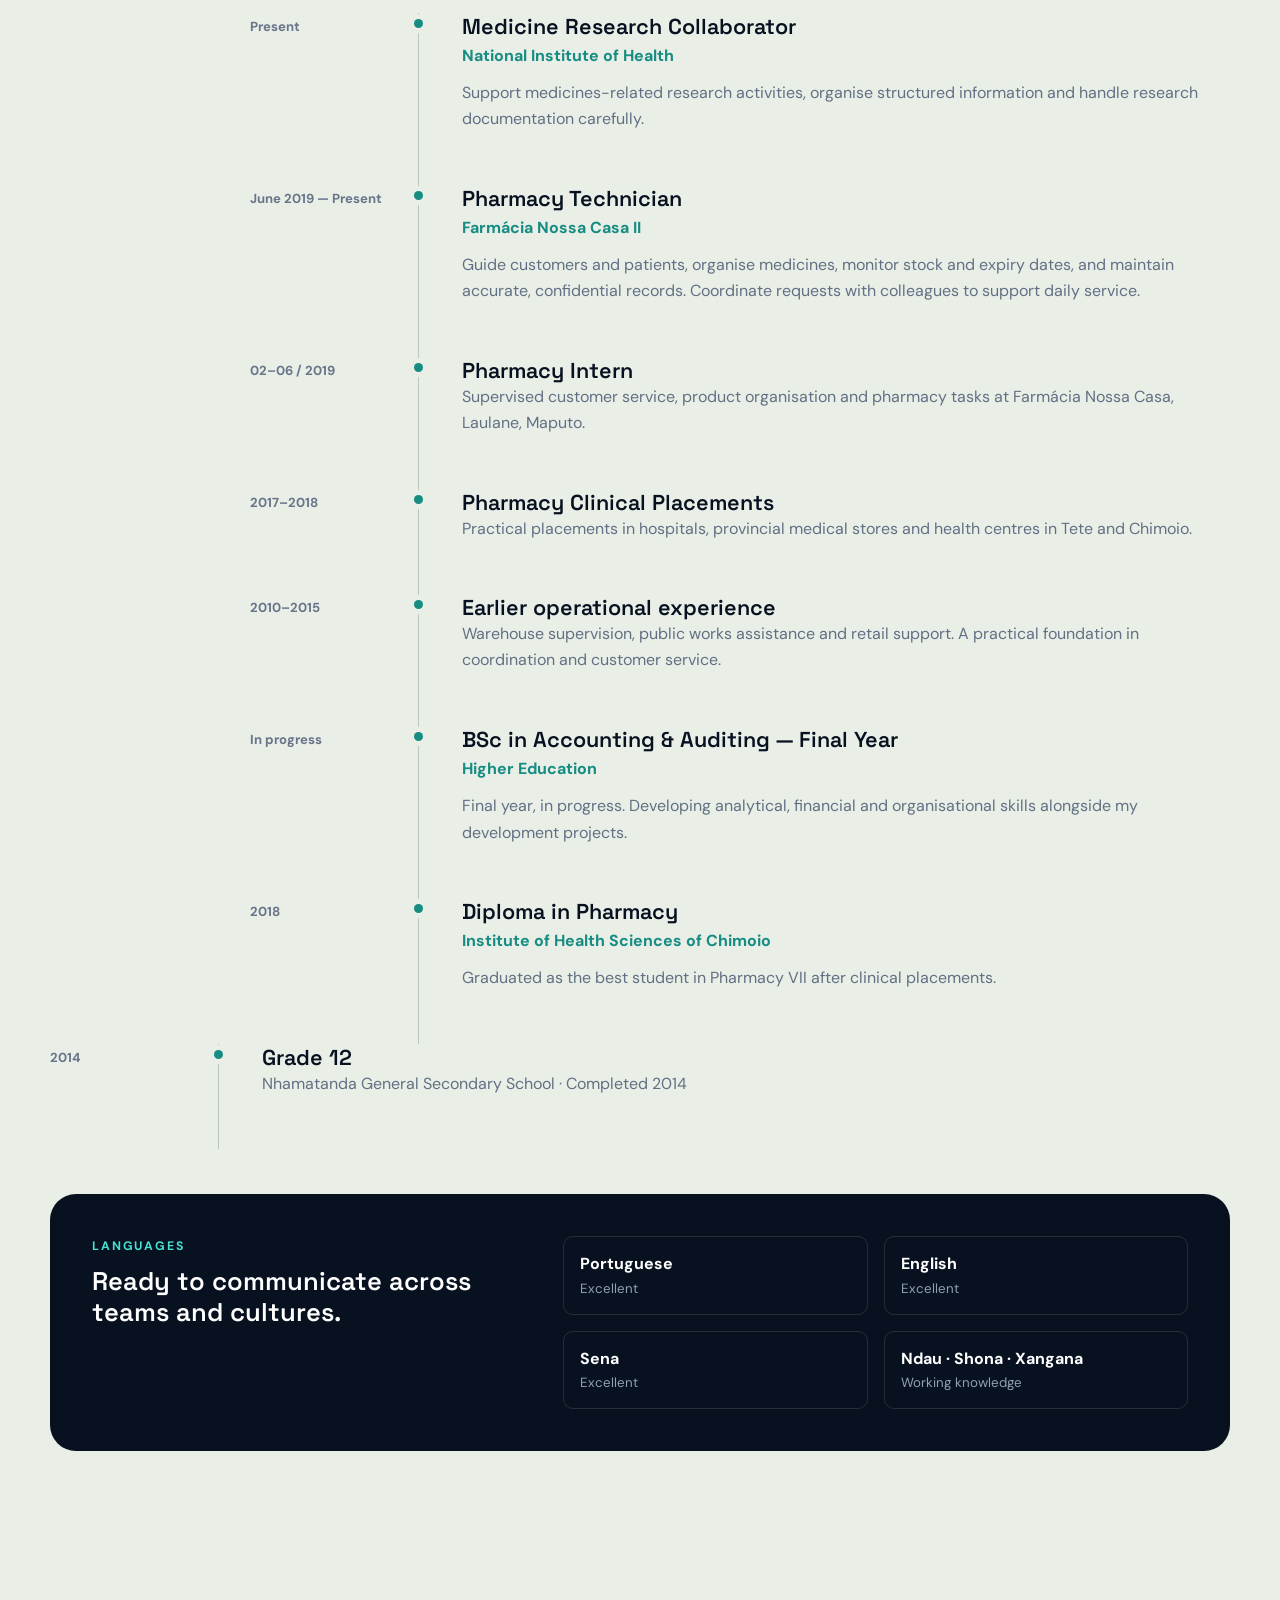
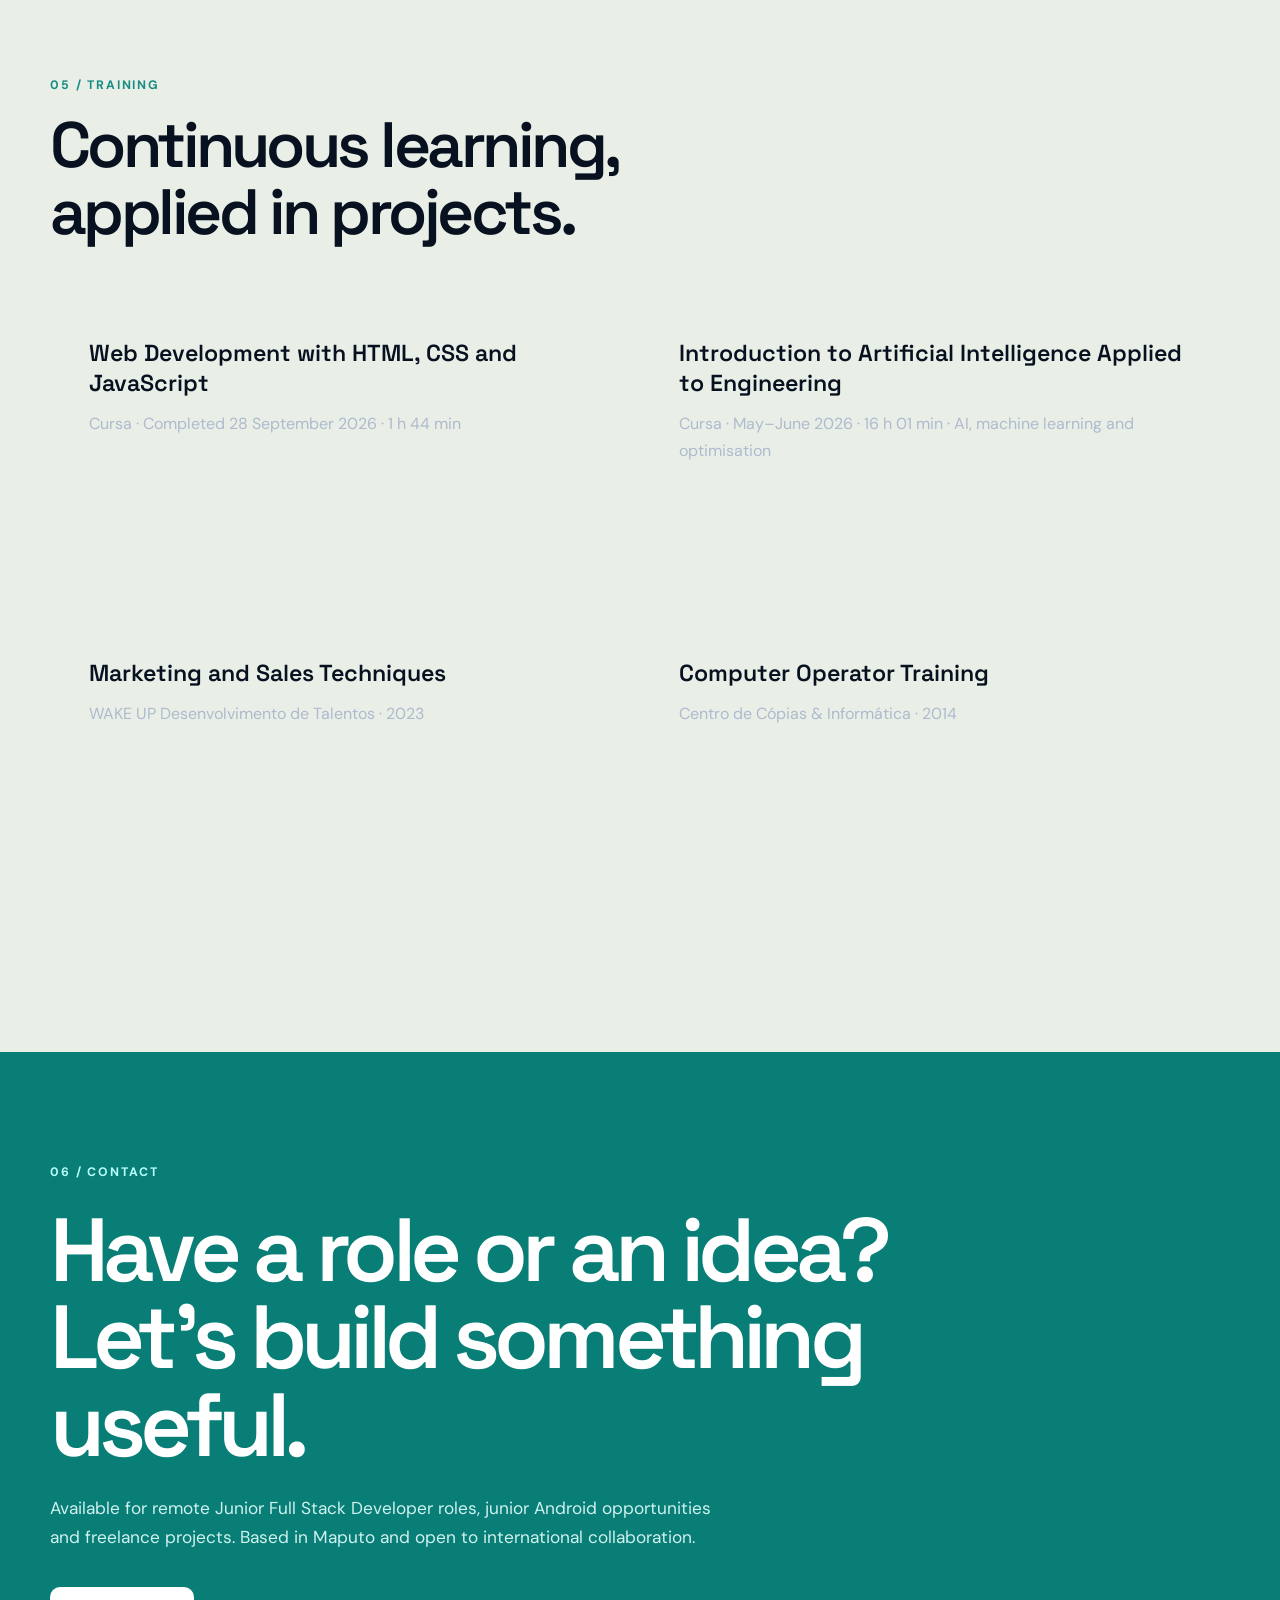
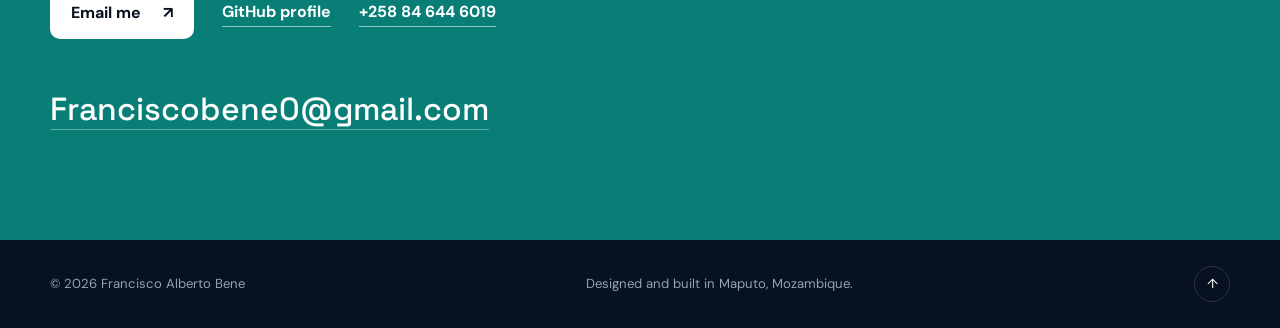
==== commit d465c82e: "Expand bilingual professional headline across portfolio and CVs" ====
--- a/index.html
+++ b/index.html
@@ -41,7 +41,7 @@
       <div class="container hero-grid">
         <div class="hero-copy reveal">
           <div class="availability"><span></span><span data-i18n="availability">Available for remote opportunities</span></div>
-          <p class="kicker" data-i18n="role">Junior Full Stack Developer</p>
+          <p class="kicker" data-i18n="role">Junior Full Stack Developer · Pharmacy Technician · Final-year Accounting and Auditing Student</p>
           <h1><span data-i18n="heroLine1">From interface to database,</span> <em data-i18n="heroAccent">I build useful products.</em></h1>
           <p class="hero-lead" data-i18n="heroLead">Junior Full Stack Developer based in Maputo. I build responsive web applications with React, TypeScript and PostgreSQL, alongside Android apps with Kotlin and Firebase.</p>
           <div class="cta-row">
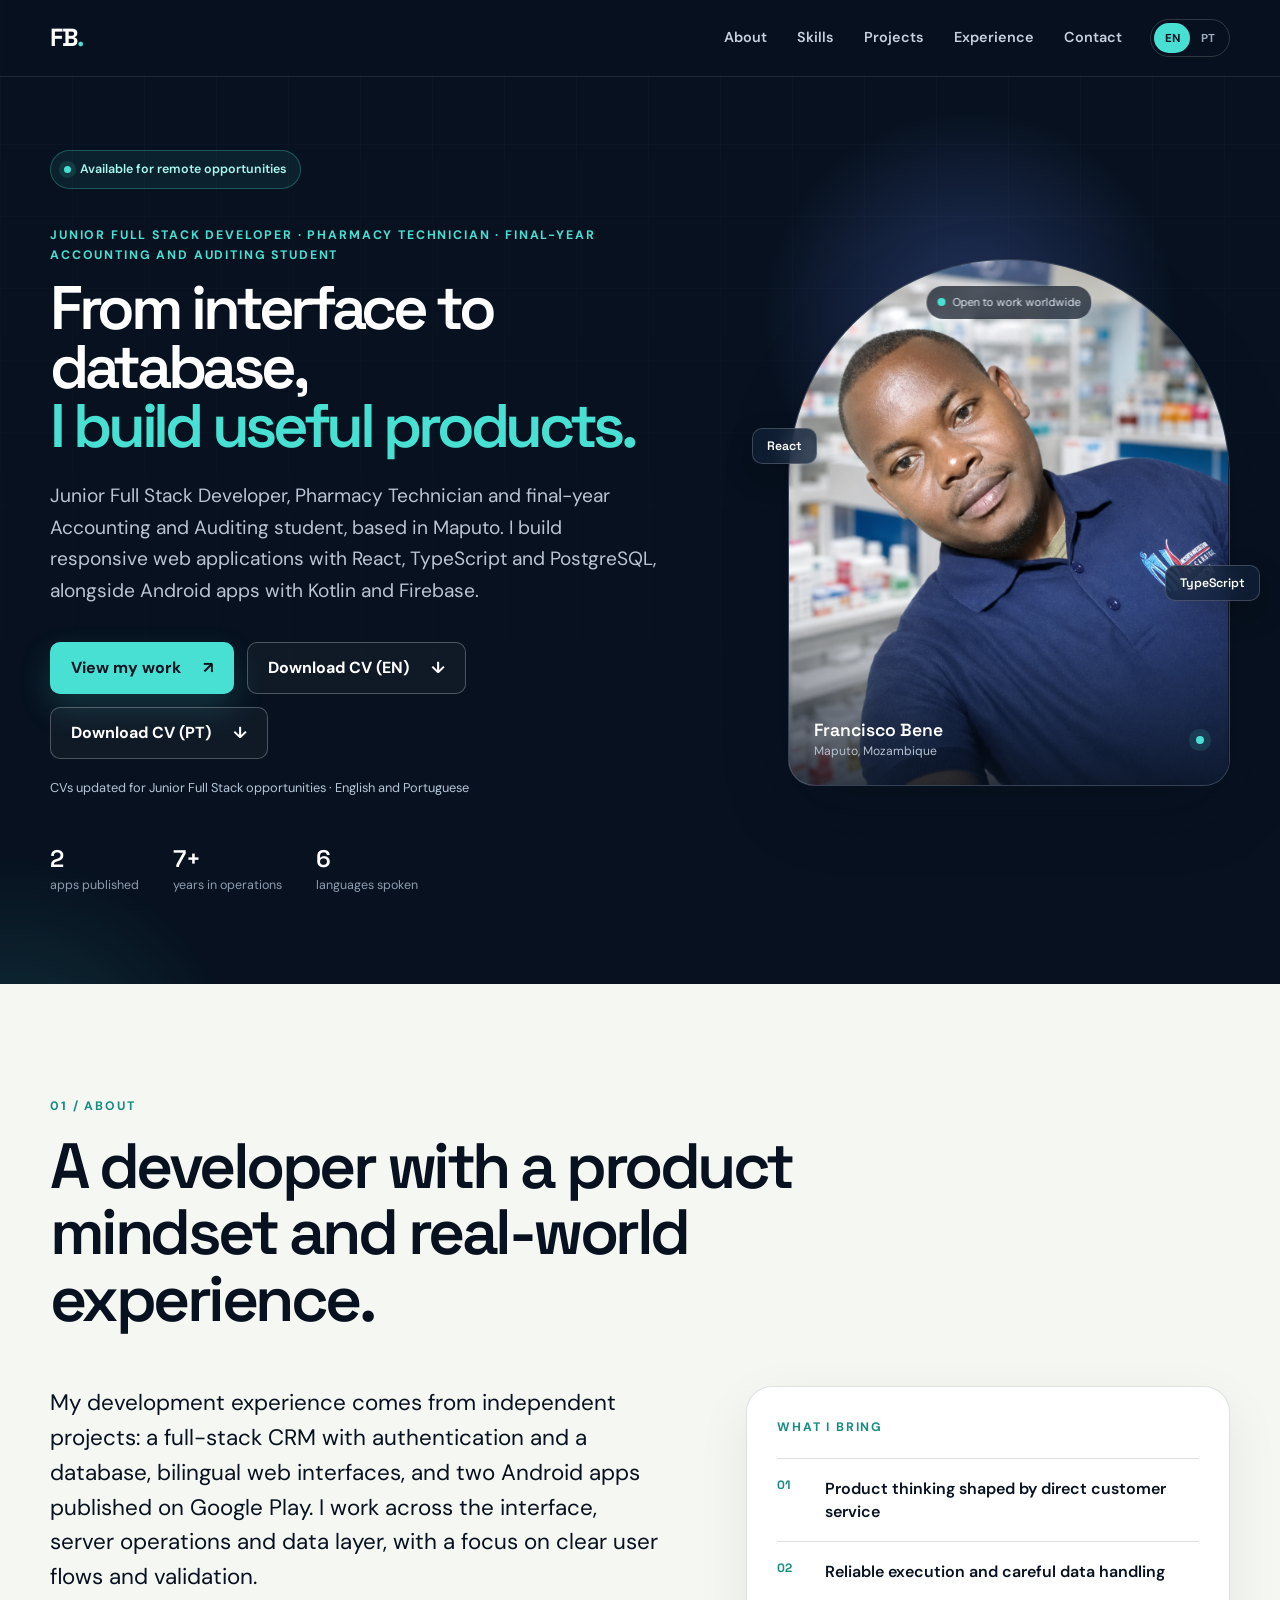
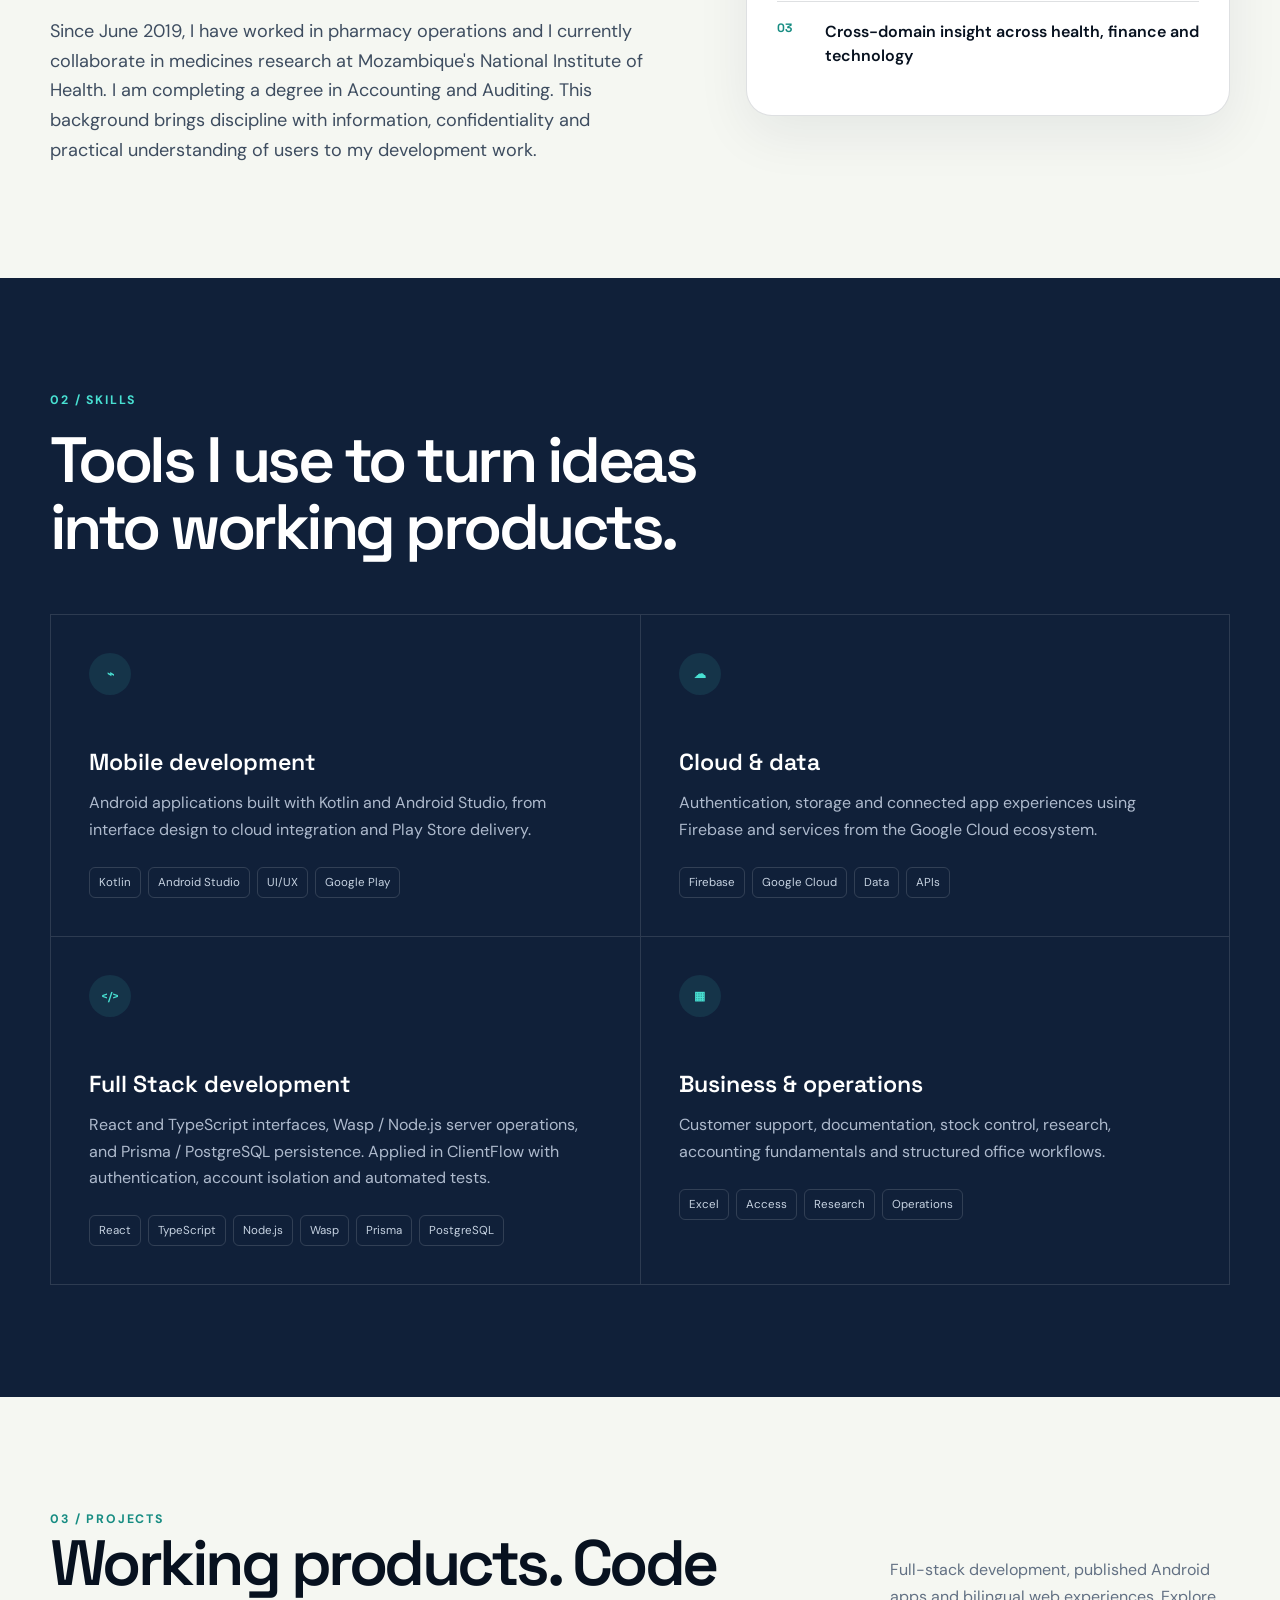
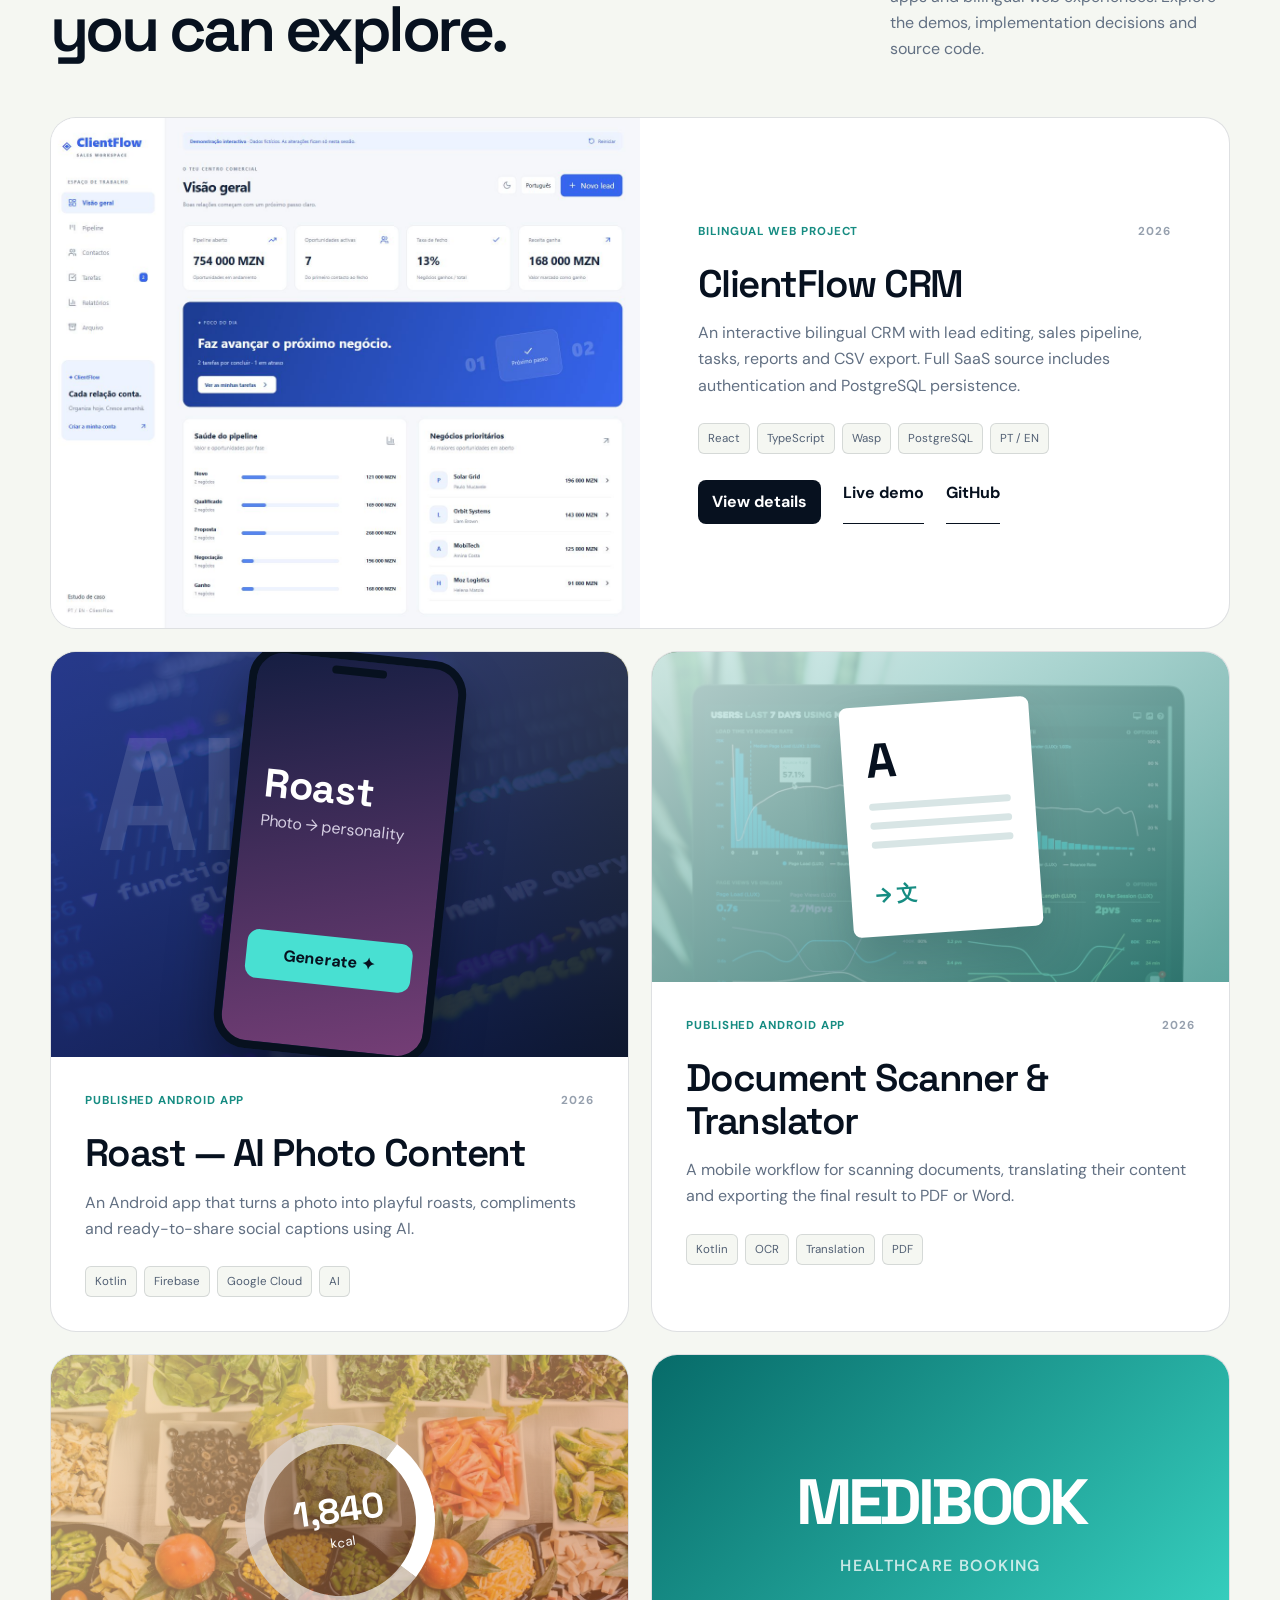
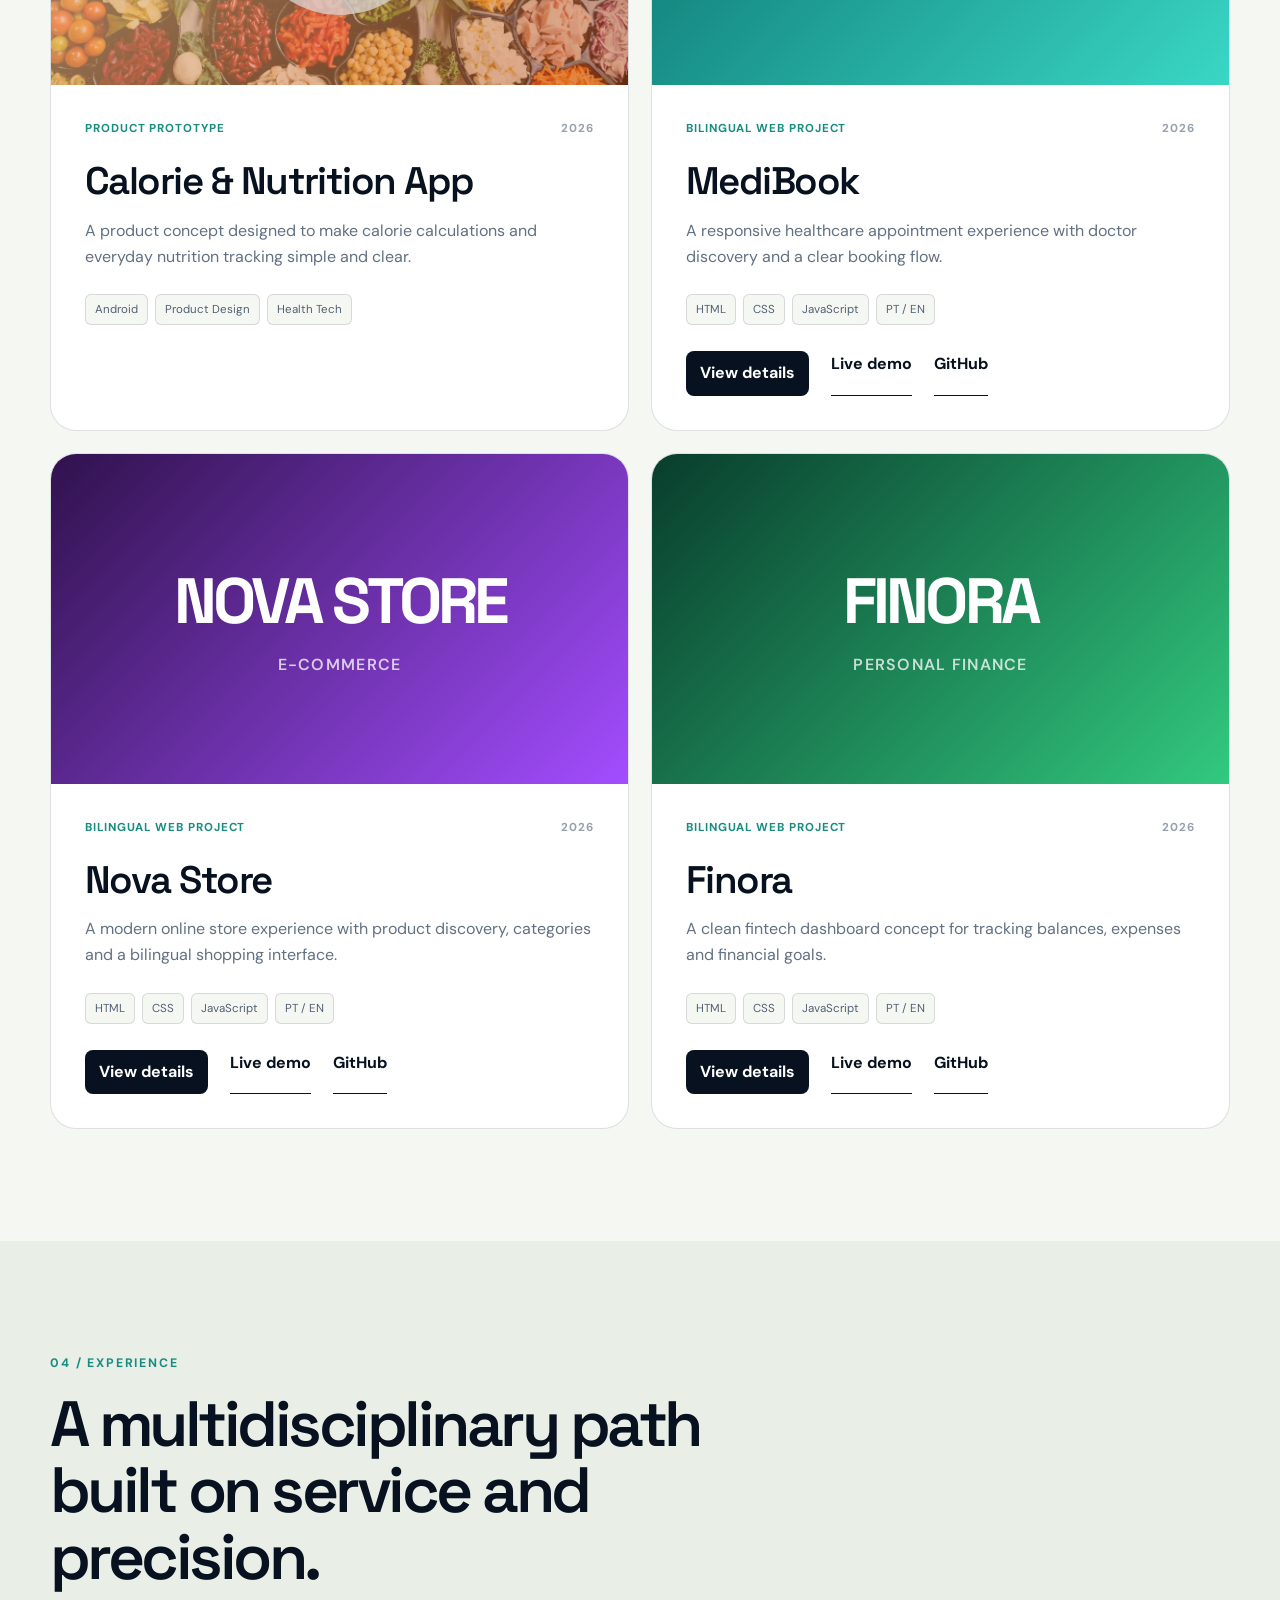
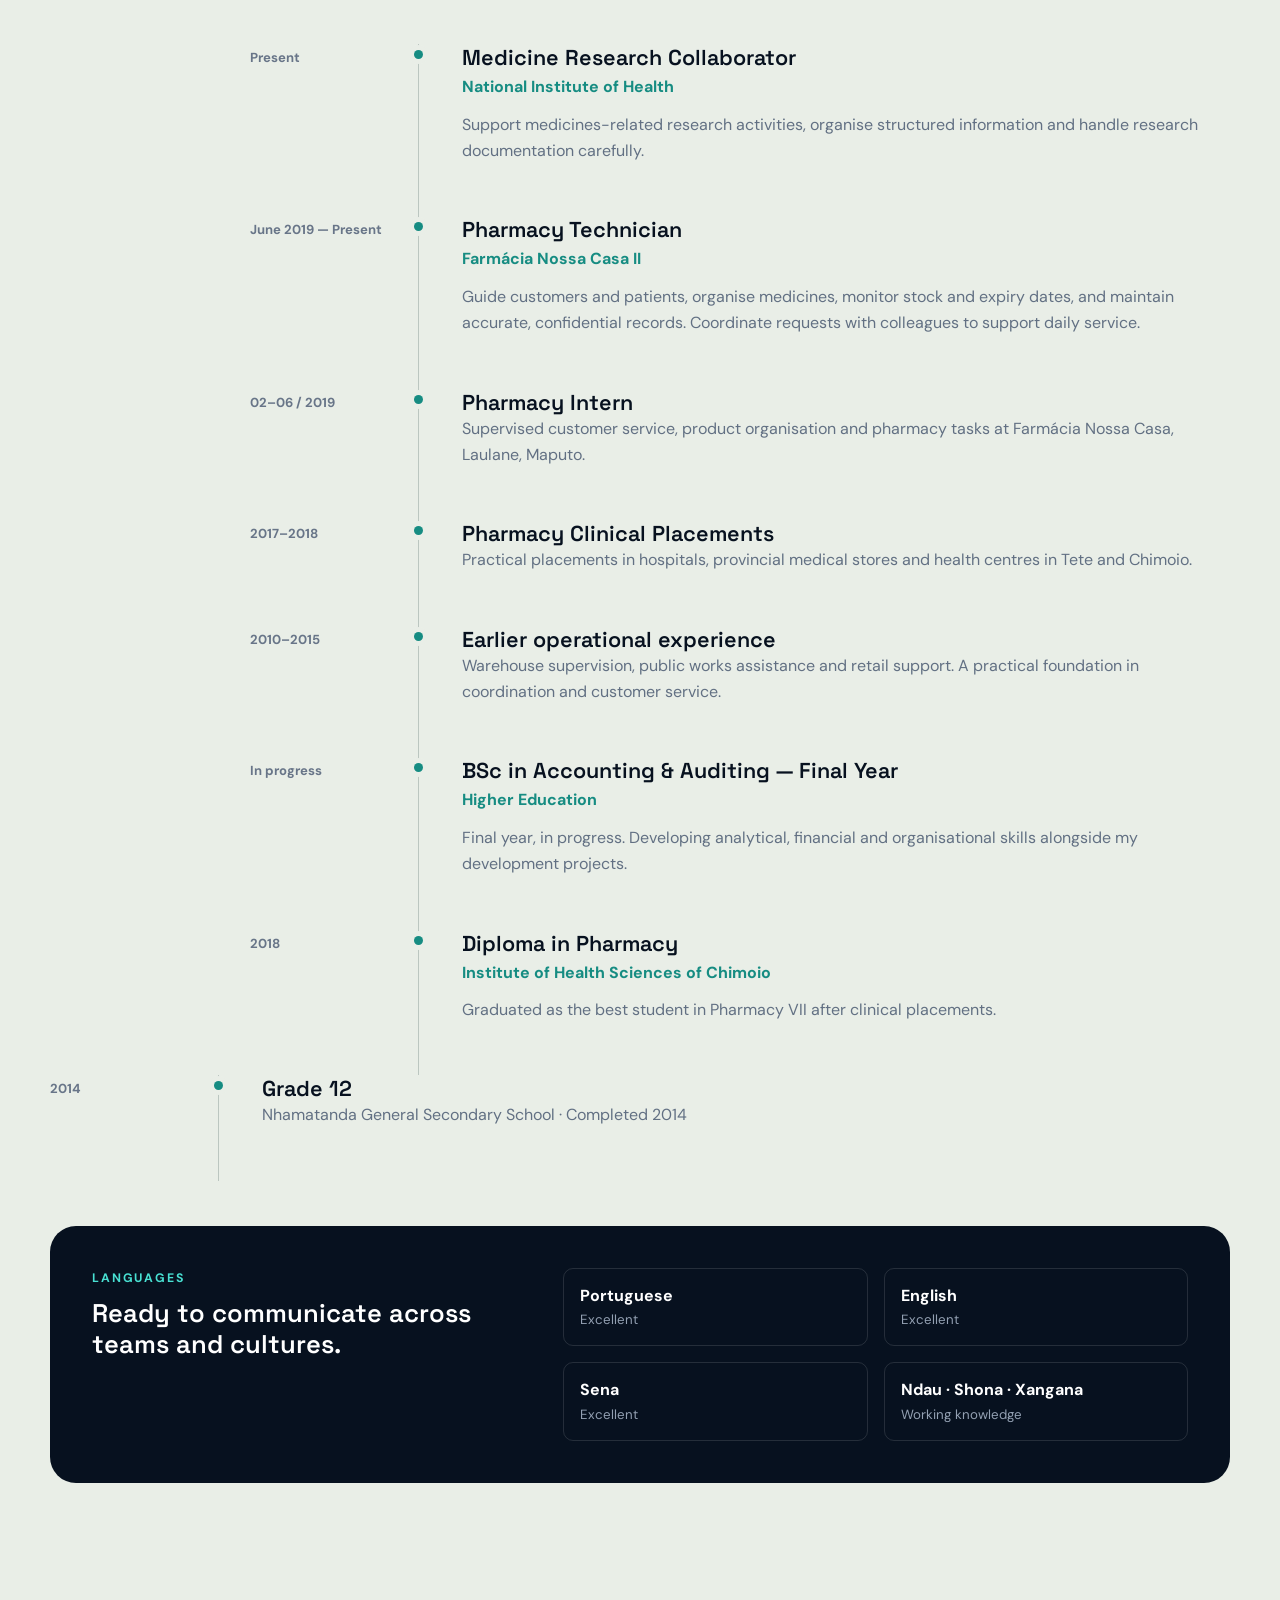
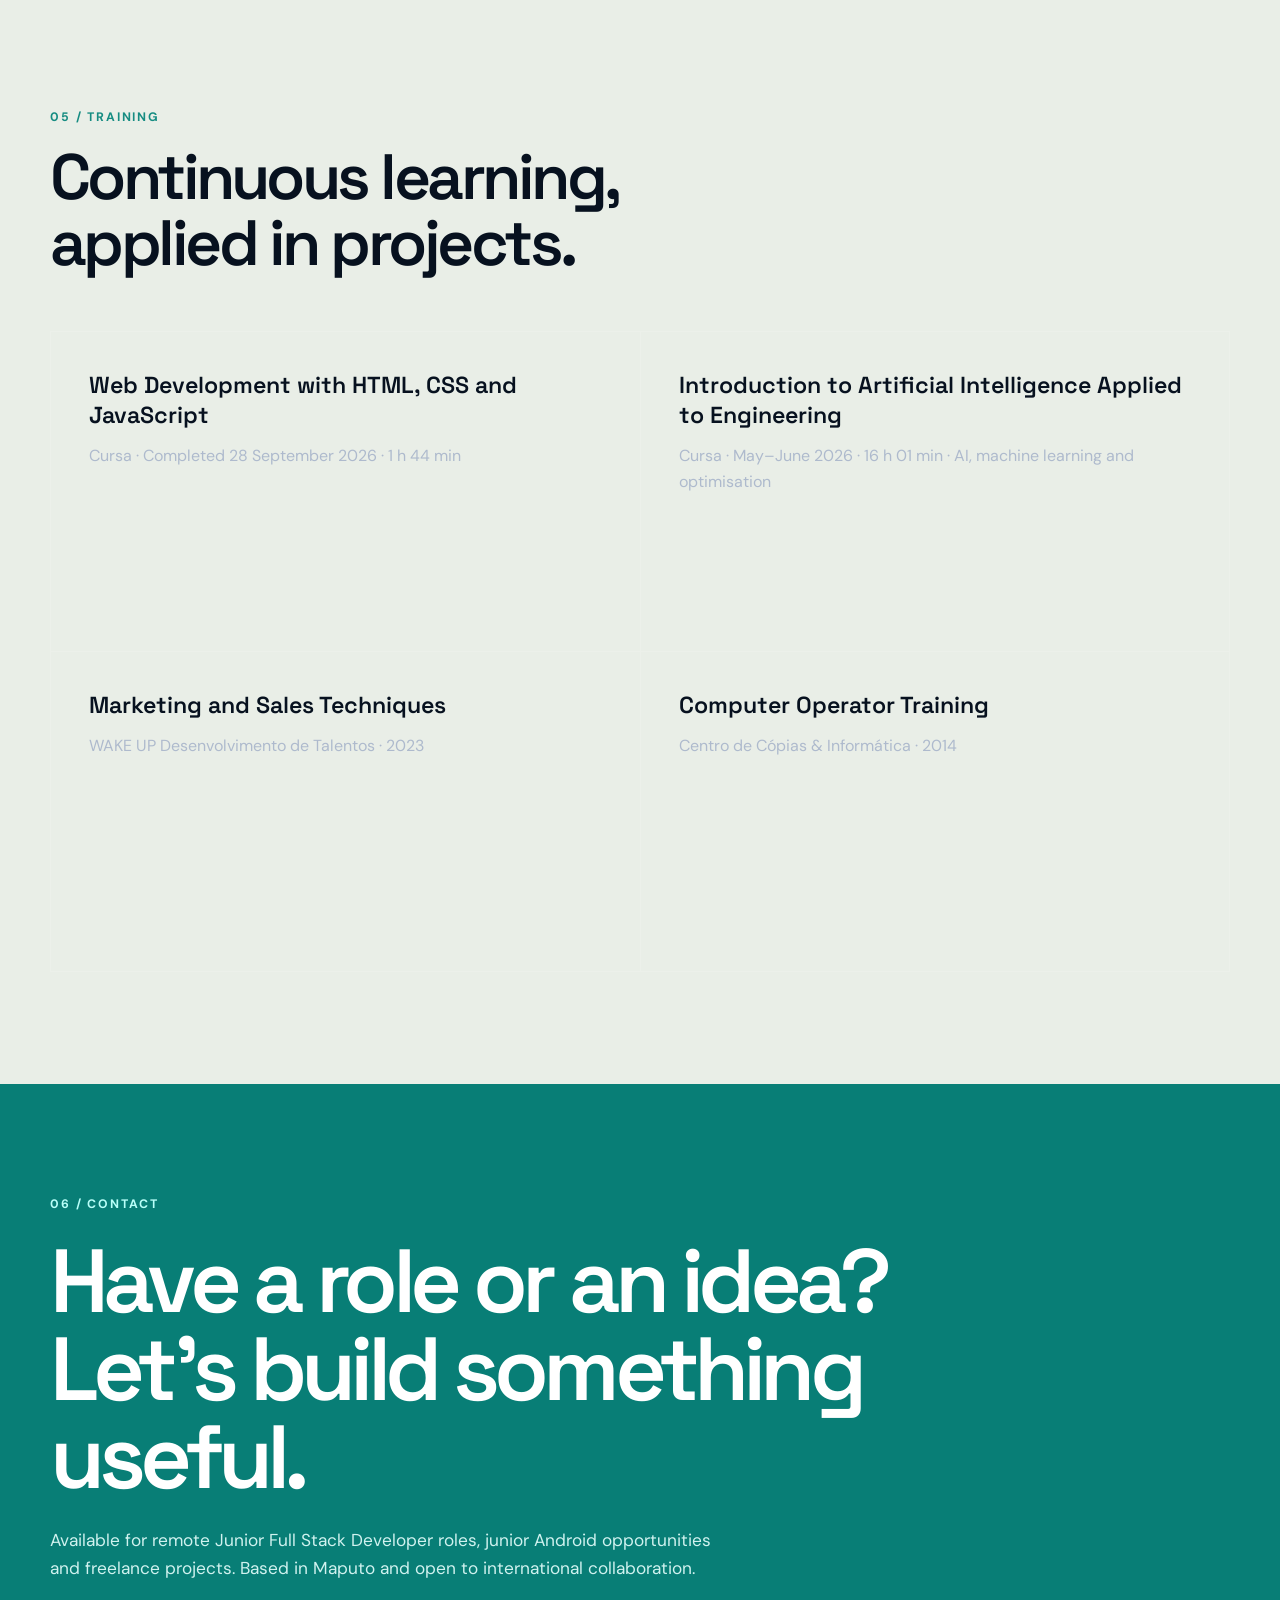
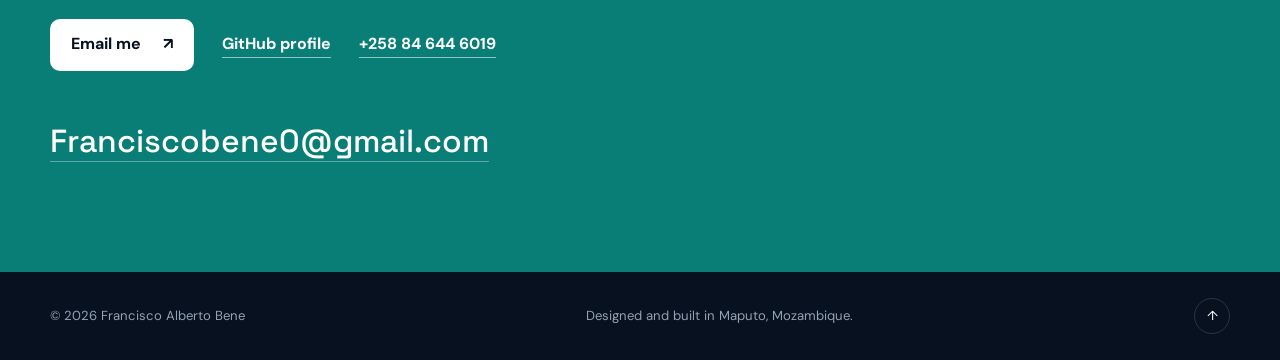
==== commit b69607b7: "Show complete professional profile in hero and refresh cached assets" ====
--- a/index.html
+++ b/index.html
@@ -10,8 +10,8 @@
   <link rel="preconnect" href="https://fonts.googleapis.com" />
   <link rel="preconnect" href="https://fonts.gstatic.com" crossorigin />
   <link href="https://fonts.googleapis.com/css2?family=DM+Sans:wght@400;500;600;700&family=Space+Grotesk:wght@500;600;700&display=swap" rel="stylesheet" />
-  <link rel="stylesheet" href="portfolio.css" />
-  <script src="portfolio.js" defer></script>
+  <link rel="stylesheet" href="portfolio.css?v=profile-20261008" />
+  <script src="portfolio.js?v=profile-20261008" defer></script>
 </head>
 <body>
   <a class="skip-link" href="#main" data-i18n="skip">Skip to content</a>
@@ -43,7 +43,7 @@
           <div class="availability"><span></span><span data-i18n="availability">Available for remote opportunities</span></div>
           <p class="kicker" data-i18n="role">Junior Full Stack Developer · Pharmacy Technician · Final-year Accounting and Auditing Student</p>
           <h1><span data-i18n="heroLine1">From interface to database,</span> <em data-i18n="heroAccent">I build useful products.</em></h1>
-          <p class="hero-lead" data-i18n="heroLead">Junior Full Stack Developer based in Maputo. I build responsive web applications with React, TypeScript and PostgreSQL, alongside Android apps with Kotlin and Firebase.</p>
+          <p class="hero-lead" data-i18n="heroLead">Junior Full Stack Developer, Pharmacy Technician and final-year Accounting and Auditing student, based in Maputo. I build responsive web applications with React, TypeScript and PostgreSQL, alongside Android apps with Kotlin and Firebase.</p>
           <div class="cta-row">
             <a class="button button-primary" href="#projects"><span data-i18n="viewWork">View my work</span><span aria-hidden="true">↗</span></a>
             <a class="button button-secondary" href="assets/Francisco_Bene_CV_EN_Fullstack_2026.pdf" download><span data-i18n="downloadCv">Download CV (EN)</span><span aria-hidden="true">↓</span></a>
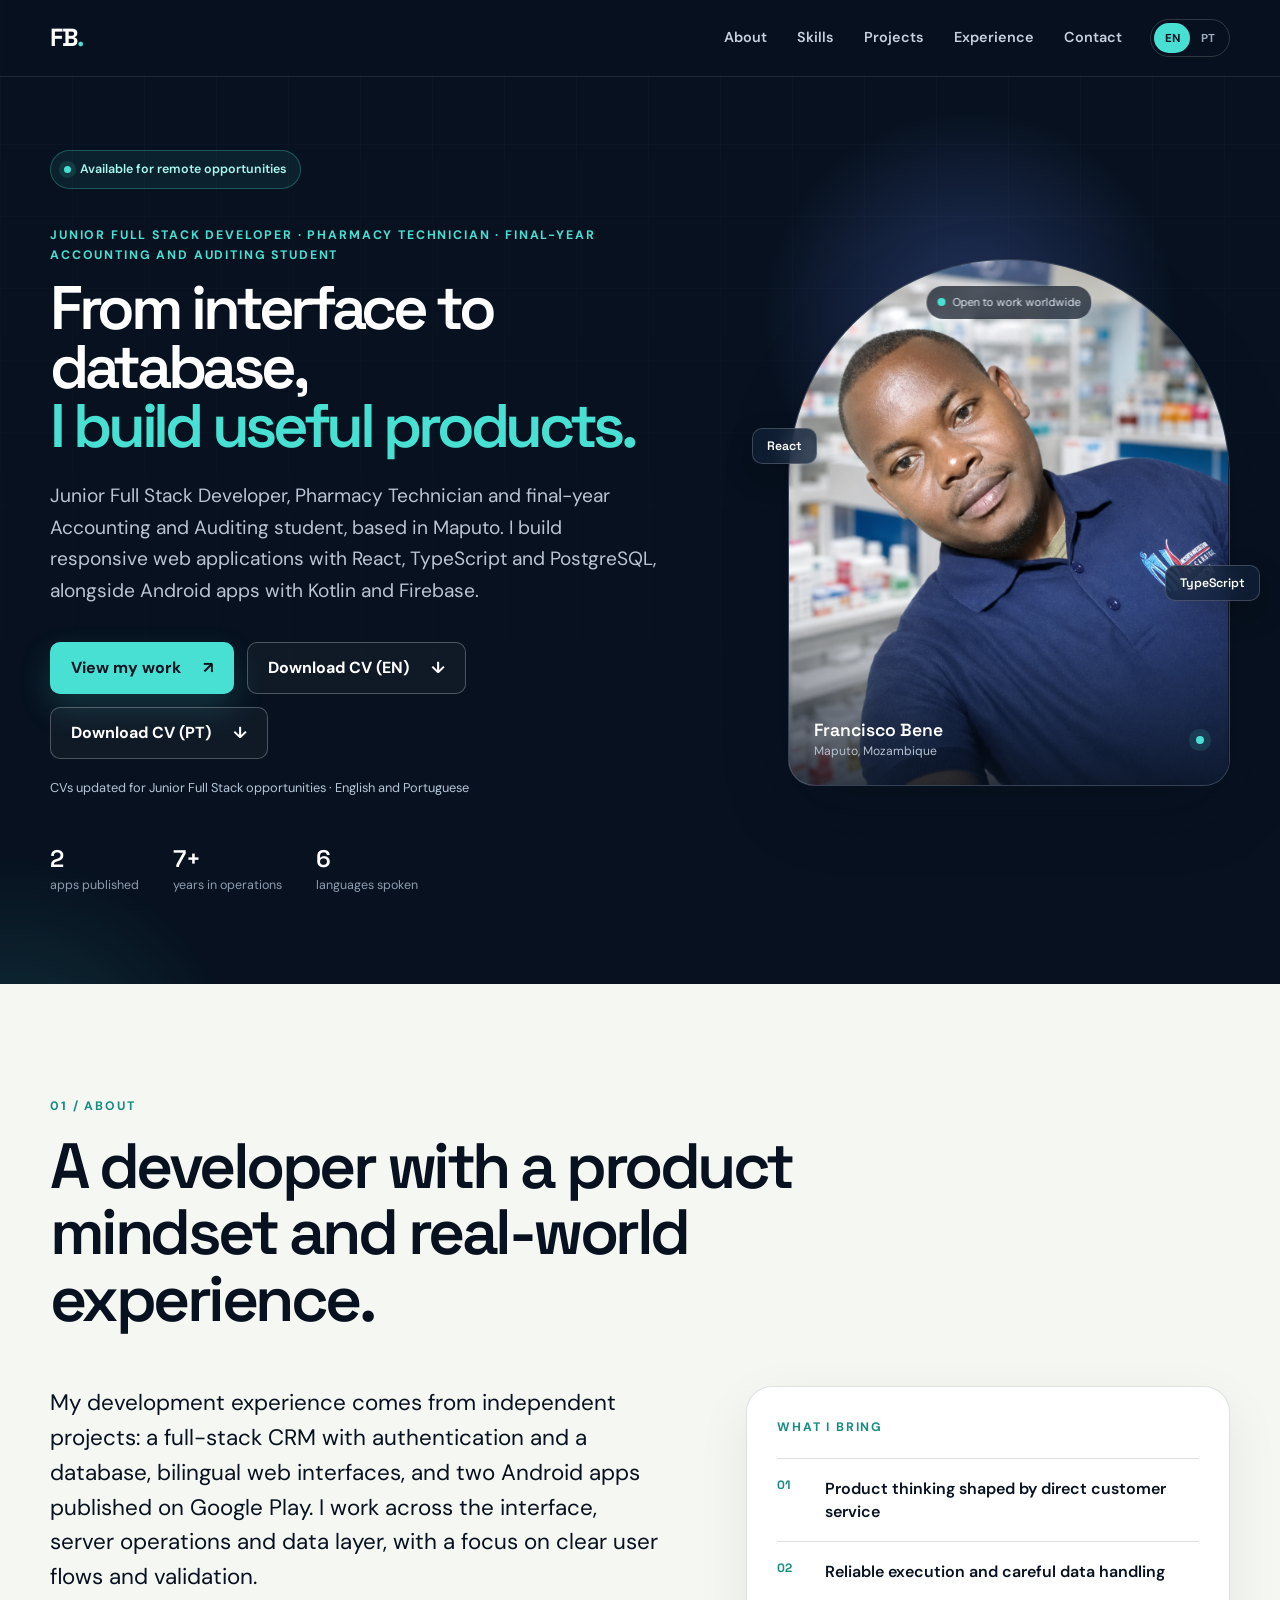
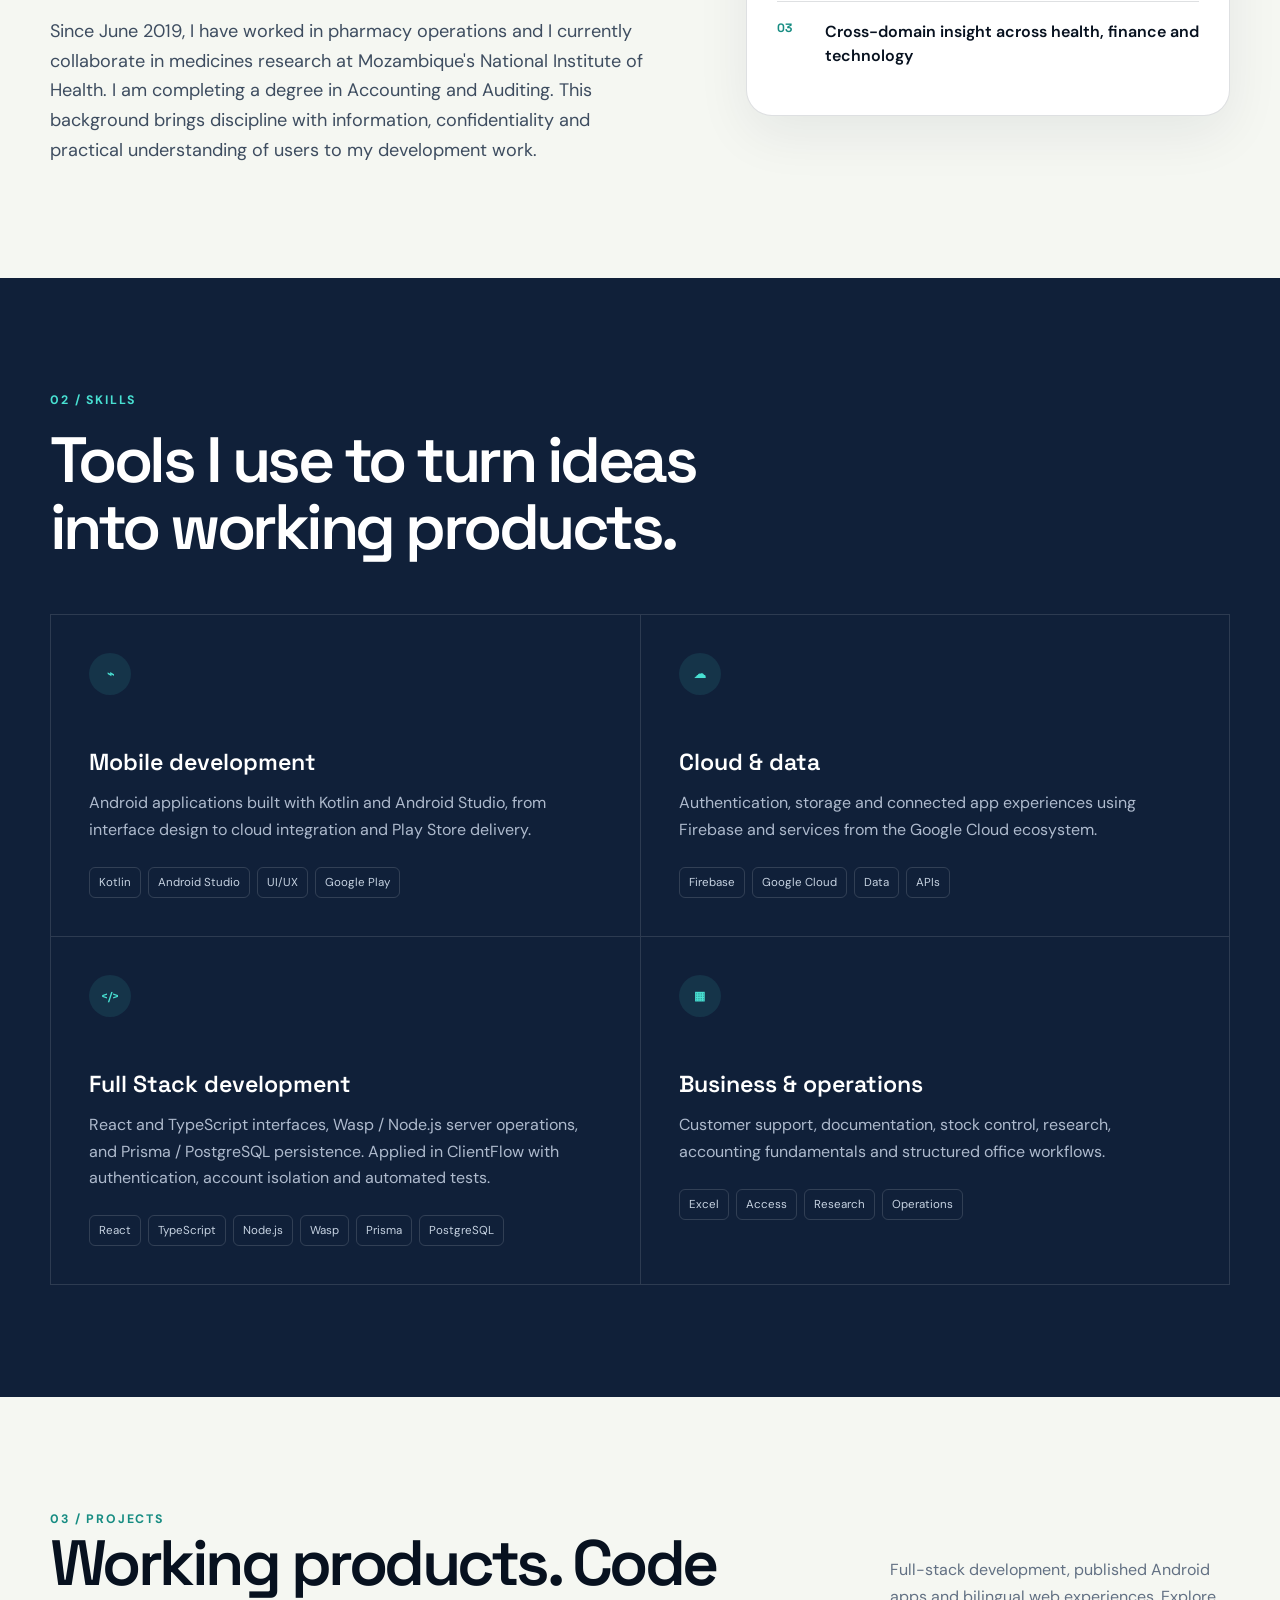
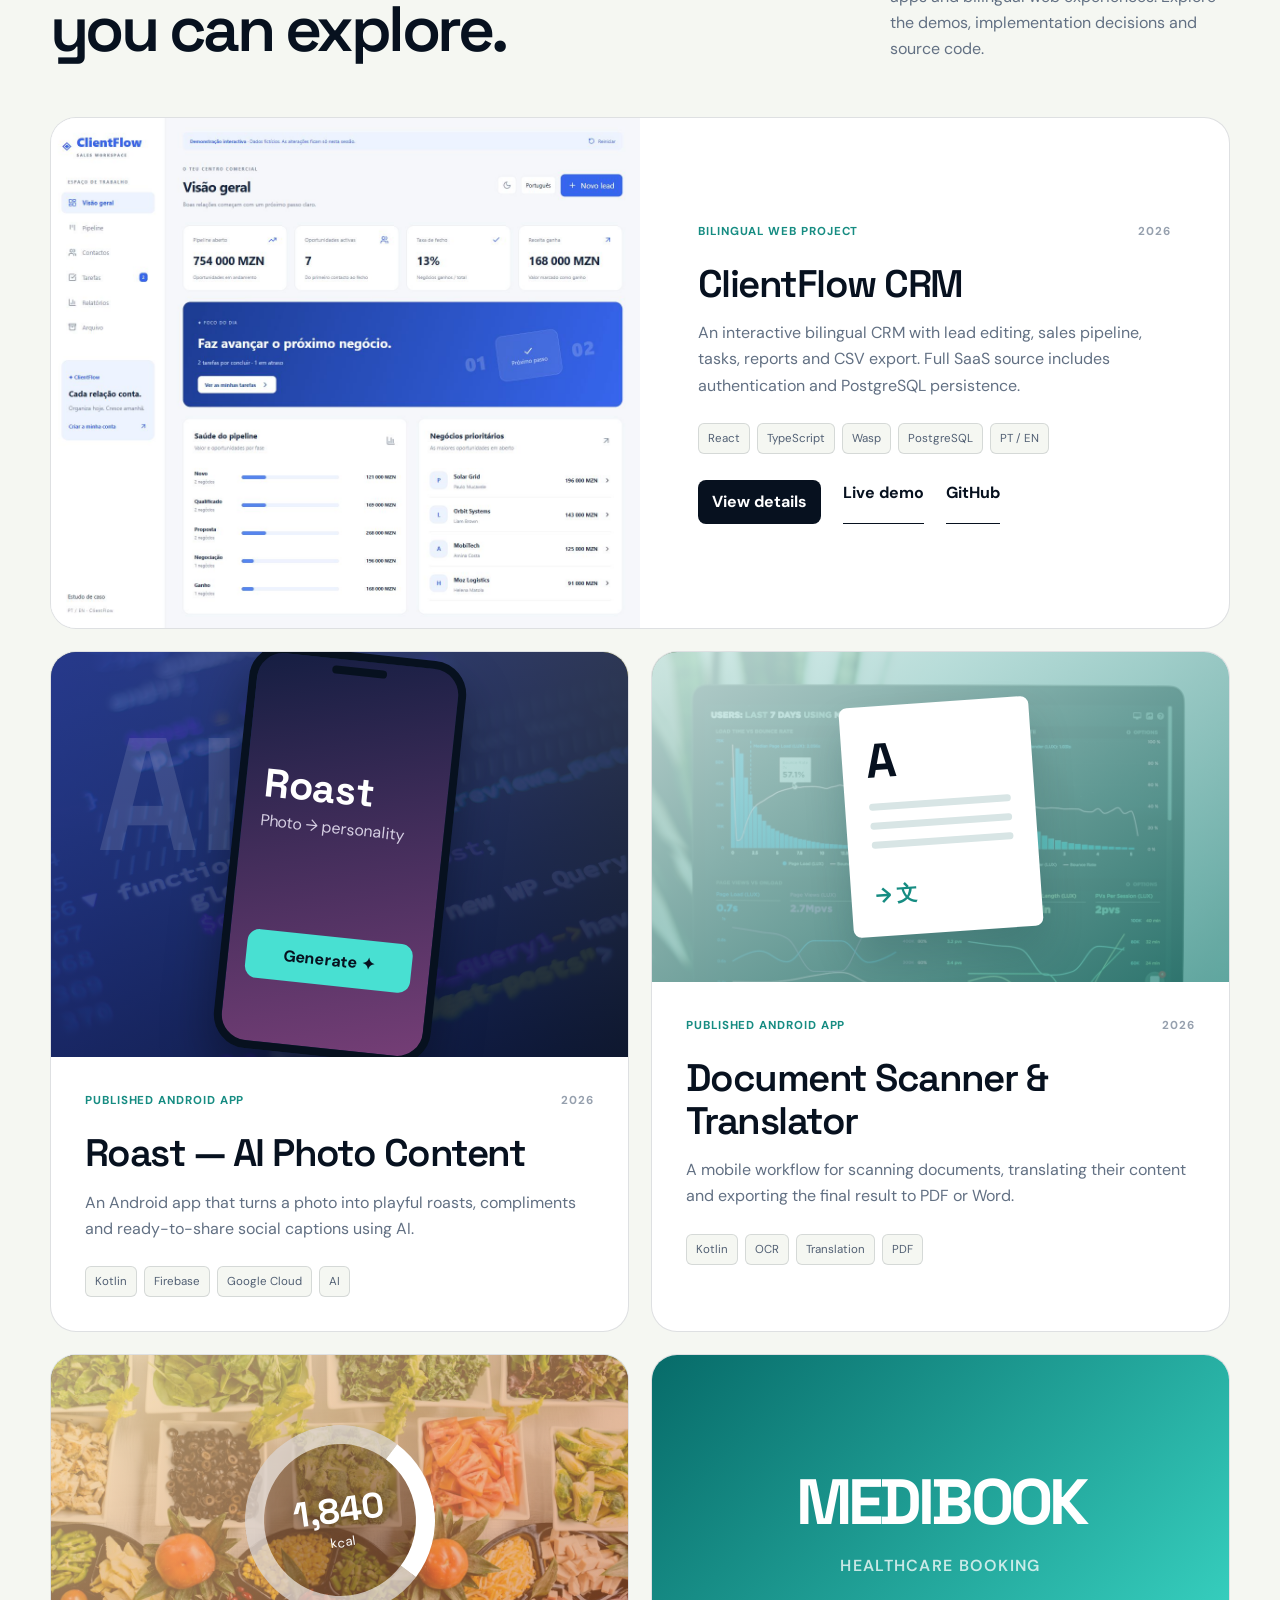
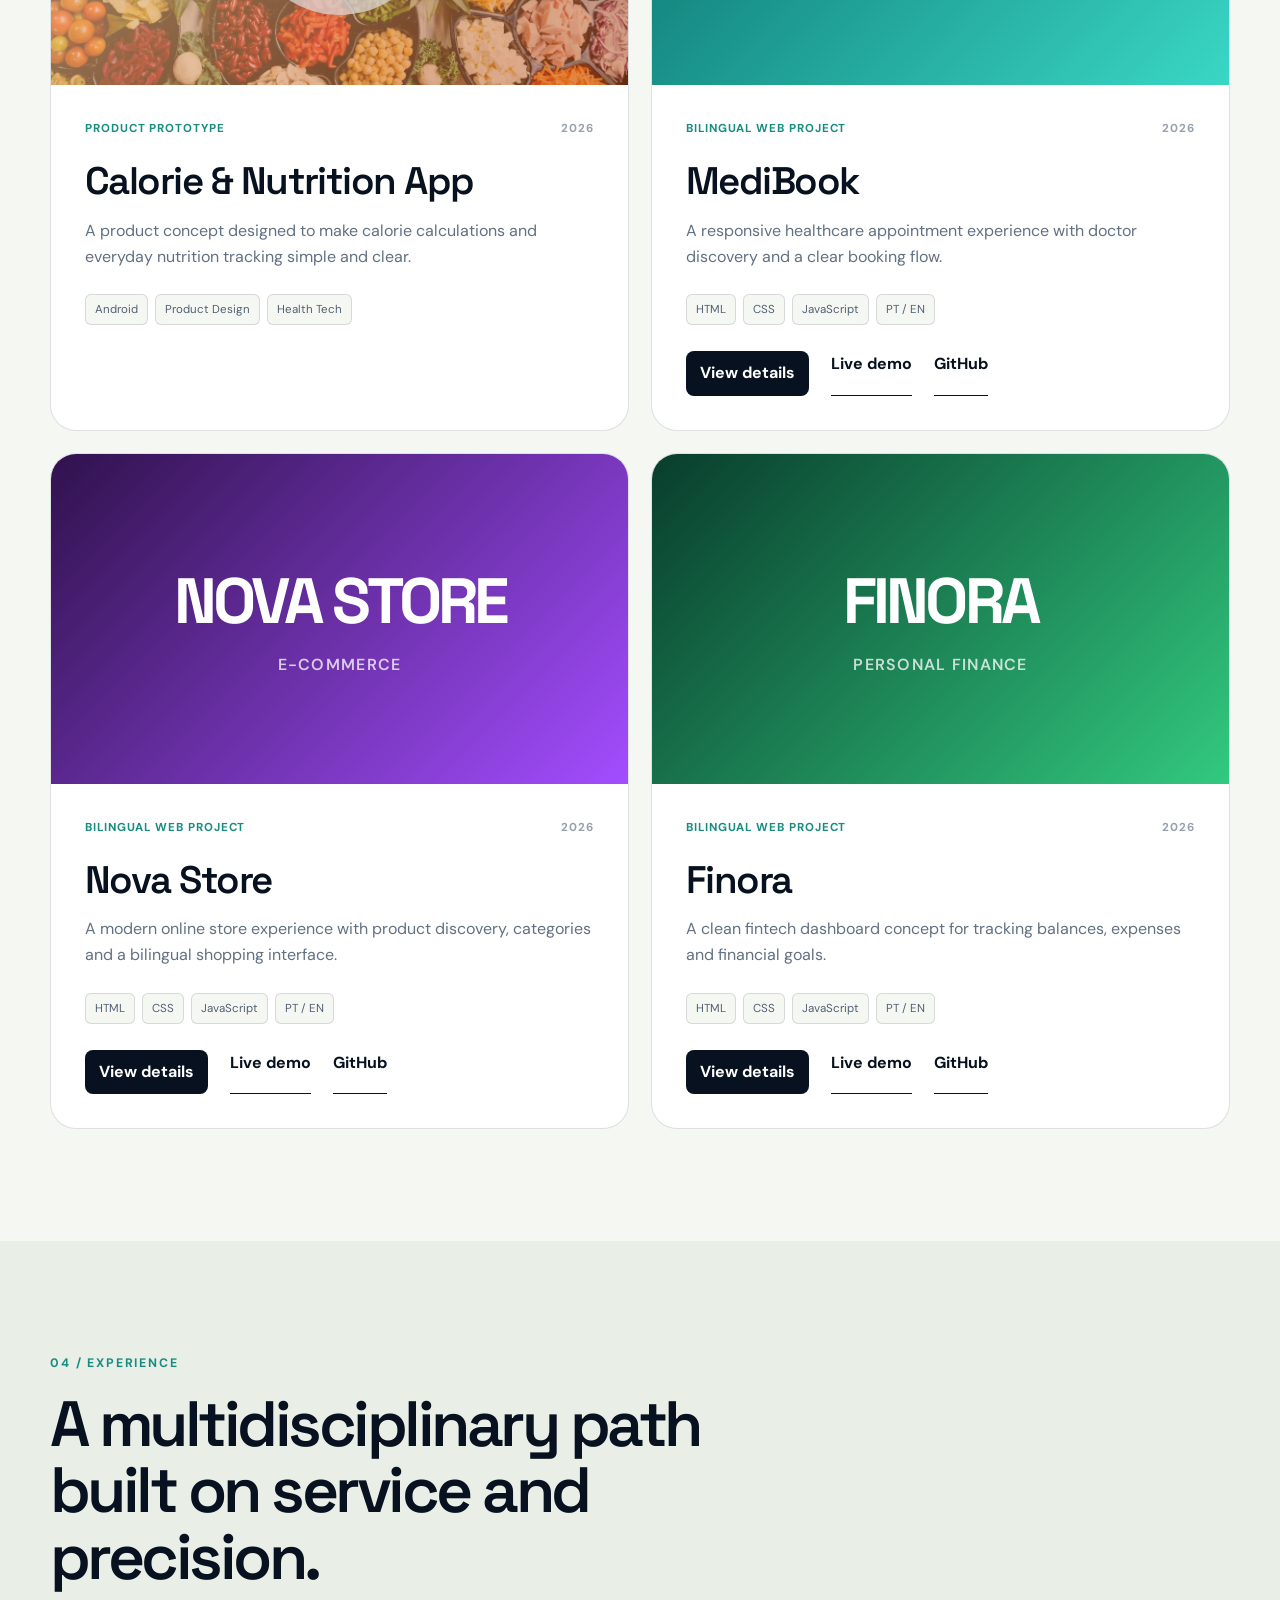
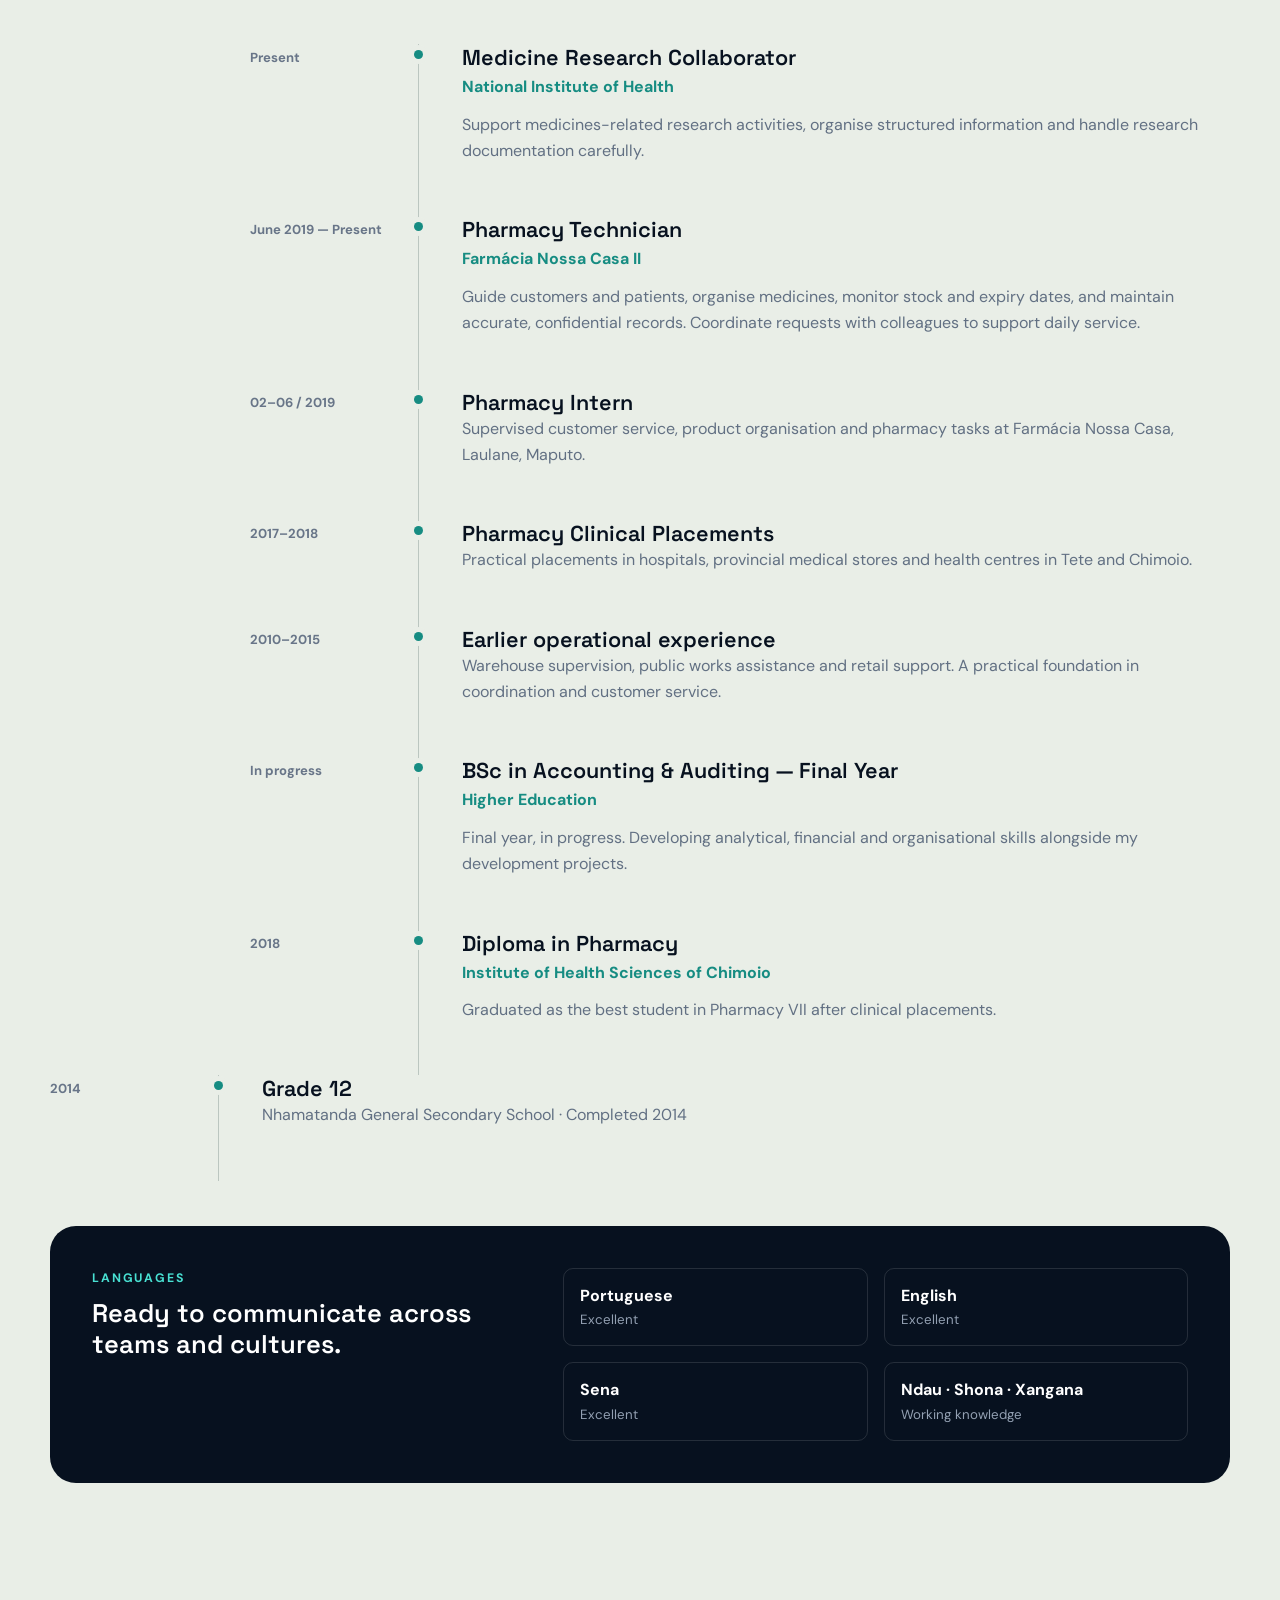
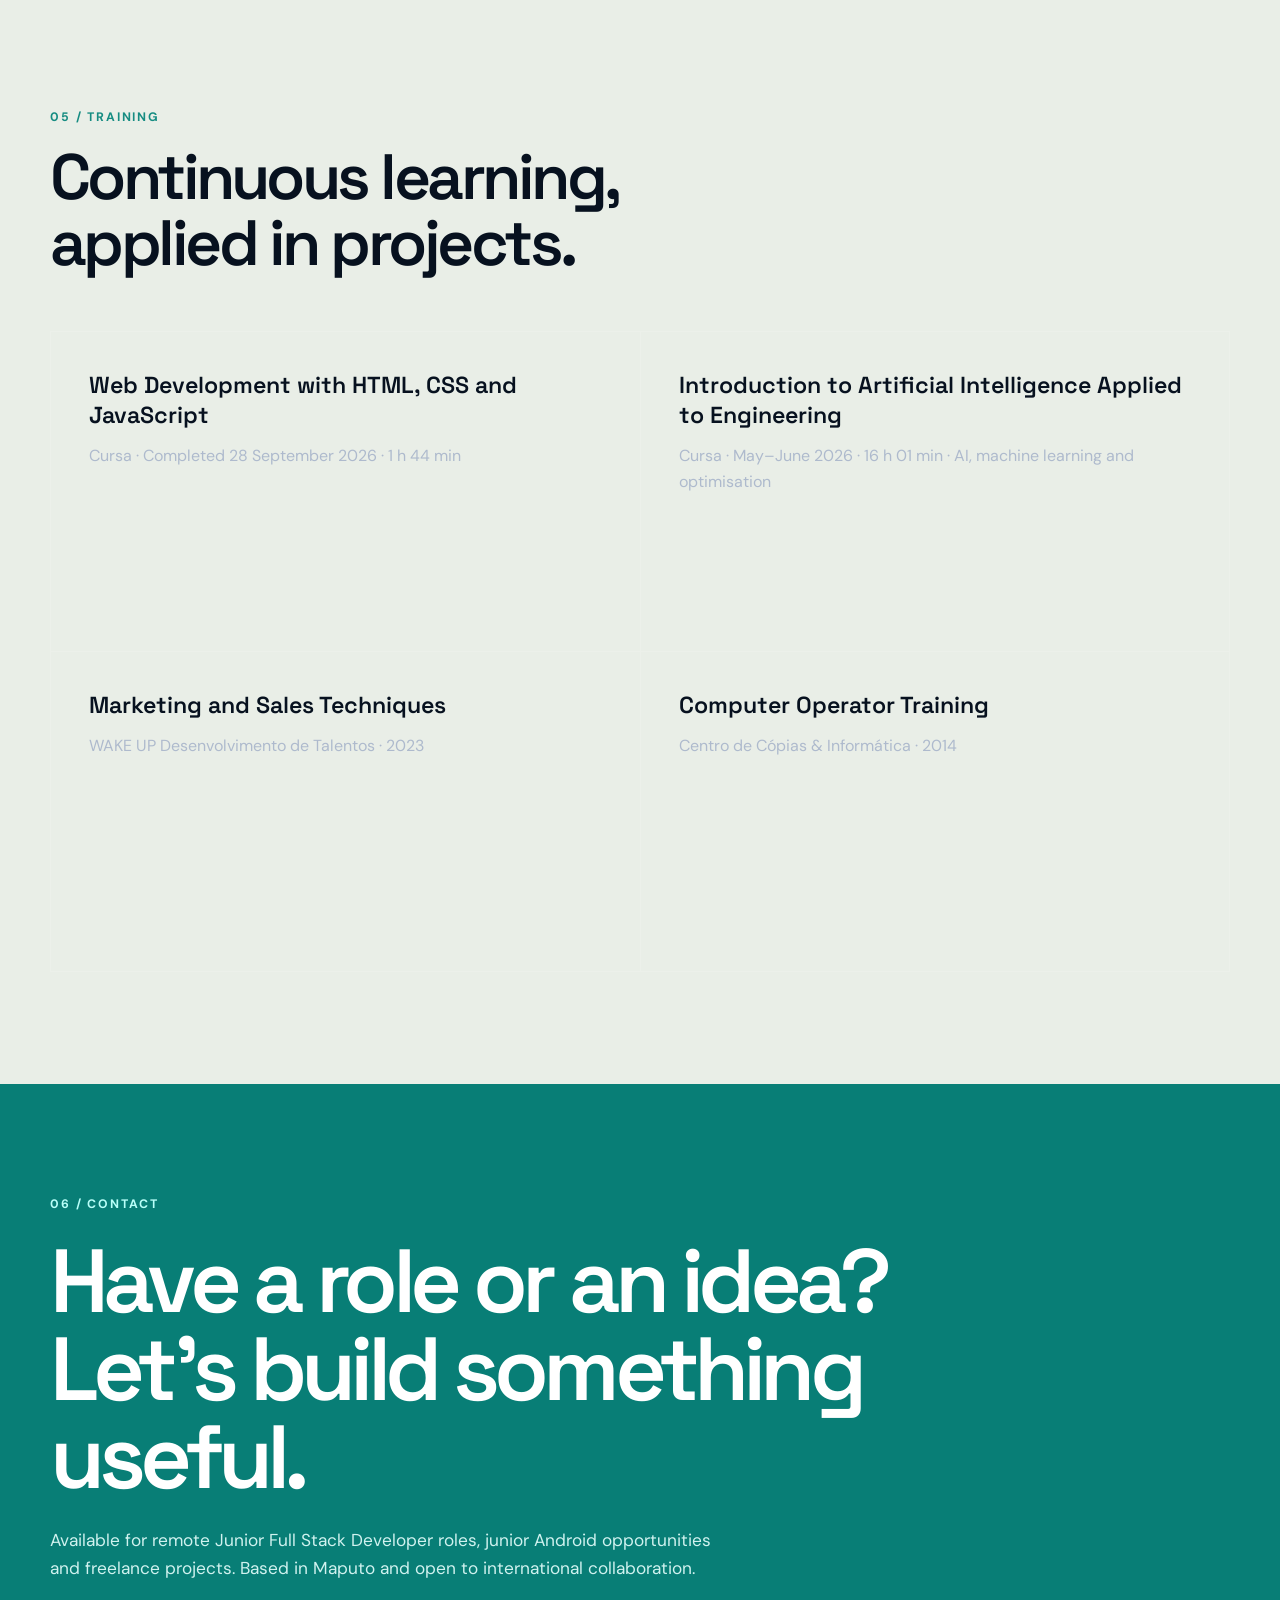
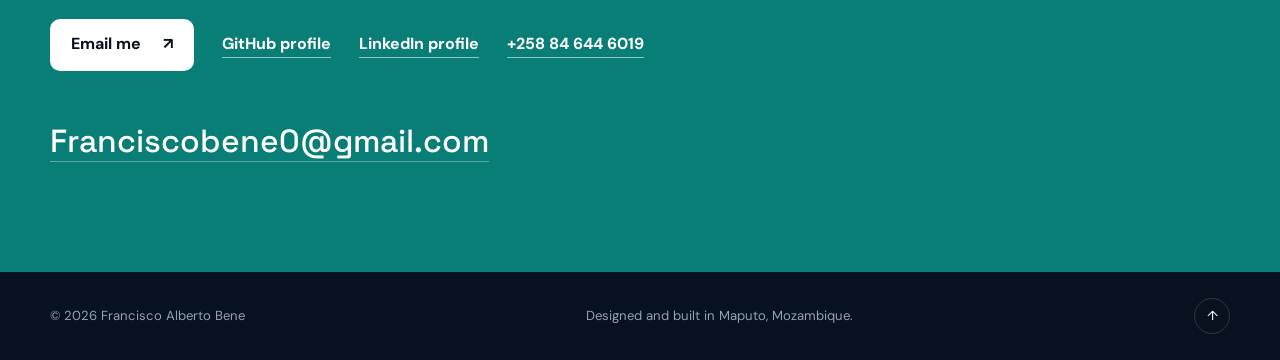
==== commit 8cdcac34: "Link LinkedIn profile from bilingual portfolio contact section" ====
--- a/index.html
+++ b/index.html
@@ -10,8 +10,8 @@
   <link rel="preconnect" href="https://fonts.googleapis.com" />
   <link rel="preconnect" href="https://fonts.gstatic.com" crossorigin />
   <link href="https://fonts.googleapis.com/css2?family=DM+Sans:wght@400;500;600;700&family=Space+Grotesk:wght@500;600;700&display=swap" rel="stylesheet" />
-  <link rel="stylesheet" href="portfolio.css?v=profile-20261008" />
-  <script src="portfolio.js?v=profile-20261008" defer></script>
+  <link rel="stylesheet" href="portfolio.css?v=linkedin-20261008" />
+  <script src="portfolio.js?v=linkedin-20261008" defer></script>
 </head>
 <body>
   <a class="skip-link" href="#main" data-i18n="skip">Skip to content</a>
@@ -113,7 +113,7 @@
       </div>
     </section>
 
-    <section class="section training" id="training"><div class="container"><div class="section-heading reveal"><p class="section-number">05 / <span data-i18n="trainingLabel">Training</span></p><h2 data-i18n="trainingTitle">Continuous learning, applied in projects.</h2></div><div class="skills-layout"><article class="skill-block reveal"><h3 data-i18n="webTraining">Web Development with HTML, CSS and JavaScript</h3><p data-i18n="webTrainingDetail">Cursa · Completed 28 September 2026 · 1 h 44 min</p></article><article class="skill-block reveal"><h3 data-i18n="aiTraining">Introduction to Artificial Intelligence Applied to Engineering</h3><p data-i18n="aiTrainingDetail">Cursa · May–June 2026 · 16 h 01 min · AI, machine learning and optimisation</p></article><article class="skill-block reveal"><h3 data-i18n="marketingTraining">Marketing and Sales Techniques</h3><p data-i18n="marketingTrainingDetail">WAKE UP Desenvolvimento de Talentos · 2023</p></article><article class="skill-block reveal"><h3 data-i18n="computerTraining">Computer Operator Training</h3><p data-i18n="computerTrainingDetail">Centro de Cópias & Informática · 2014</p></article></div></div></section><section class="contact" id="contact"><div class="container contact-inner reveal"><p class="section-number">06 / <span data-i18n="navContact">Contact</span></p><h2 data-i18n="contactTitle">Have a role or an idea? Let's build something useful.</h2><p data-i18n="contactCopy">Available for remote Junior Full Stack Developer roles, junior Android opportunities and freelance projects. Based in Maputo and open to international collaboration.</p><div class="contact-actions"><a class="button button-light" href="mailto:Franciscobene0@gmail.com?subject=Remote%20opportunity%20for%20Francisco%20Bene"><span data-i18n="emailMe">Email me</span><span>↗</span></a><a class="text-link" href="https://github.com/Fabene258" target="_blank" rel="noopener" data-i18n="githubProfile">GitHub profile</a><a class="text-link" href="tel:+258846446019">+258 84 644 6019</a></div><a class="email-display" href="mailto:Franciscobene0@gmail.com">Franciscobene0@gmail.com</a></div></section>
+    <section class="section training" id="training"><div class="container"><div class="section-heading reveal"><p class="section-number">05 / <span data-i18n="trainingLabel">Training</span></p><h2 data-i18n="trainingTitle">Continuous learning, applied in projects.</h2></div><div class="skills-layout"><article class="skill-block reveal"><h3 data-i18n="webTraining">Web Development with HTML, CSS and JavaScript</h3><p data-i18n="webTrainingDetail">Cursa · Completed 28 September 2026 · 1 h 44 min</p></article><article class="skill-block reveal"><h3 data-i18n="aiTraining">Introduction to Artificial Intelligence Applied to Engineering</h3><p data-i18n="aiTrainingDetail">Cursa · May–June 2026 · 16 h 01 min · AI, machine learning and optimisation</p></article><article class="skill-block reveal"><h3 data-i18n="marketingTraining">Marketing and Sales Techniques</h3><p data-i18n="marketingTrainingDetail">WAKE UP Desenvolvimento de Talentos · 2023</p></article><article class="skill-block reveal"><h3 data-i18n="computerTraining">Computer Operator Training</h3><p data-i18n="computerTrainingDetail">Centro de Cópias & Informática · 2014</p></article></div></div></section><section class="contact" id="contact"><div class="container contact-inner reveal"><p class="section-number">06 / <span data-i18n="navContact">Contact</span></p><h2 data-i18n="contactTitle">Have a role or an idea? Let's build something useful.</h2><p data-i18n="contactCopy">Available for remote Junior Full Stack Developer roles, junior Android opportunities and freelance projects. Based in Maputo and open to international collaboration.</p><div class="contact-actions"><a class="button button-light" href="mailto:Franciscobene0@gmail.com?subject=Remote%20opportunity%20for%20Francisco%20Bene"><span data-i18n="emailMe">Email me</span><span>↗</span></a><a class="text-link" href="https://github.com/Fabene258" target="_blank" rel="noopener" data-i18n="githubProfile">GitHub profile</a><a class="text-link" href="https://www.linkedin.com/in/francisco-alberto-bene-8bb0446a/" target="_blank" rel="noopener noreferrer" data-i18n="linkedinProfile">LinkedIn profile</a><a class="text-link" href="tel:+258846446019">+258 84 644 6019</a></div><a class="email-display" href="mailto:Franciscobene0@gmail.com">Franciscobene0@gmail.com</a></div></section>
   </main>
   <footer class="site-footer"><div class="container footer-inner"><p>© <span id="year"></span> Francisco Alberto Bene</p><p data-i18n="footerNote">Designed and built in Maputo, Mozambique.</p><a href="#home" aria-label="Back to top">↑</a></div></footer>
 </body>
--- a/portfolio.css
+++ b/portfolio.css
@@ -169,6 +169,7 @@
 .clientflow-product{padding:0;background:#eef1f8;overflow:hidden}.clientflow-product img{display:block;width:100%;height:100%;object-fit:cover;object-position:top left}
 
 /* Full Stack portfolio edition */
+.contact-actions { flex-wrap: wrap; }
 .hero h1{font-size:clamp(2.5rem,4.8vw,4.8rem)}
 .resume-note{font-size:.8rem;color:#b5c6d9;margin-top:18px;max-width:38rem}
 .training{background:var(--paper-alt)}
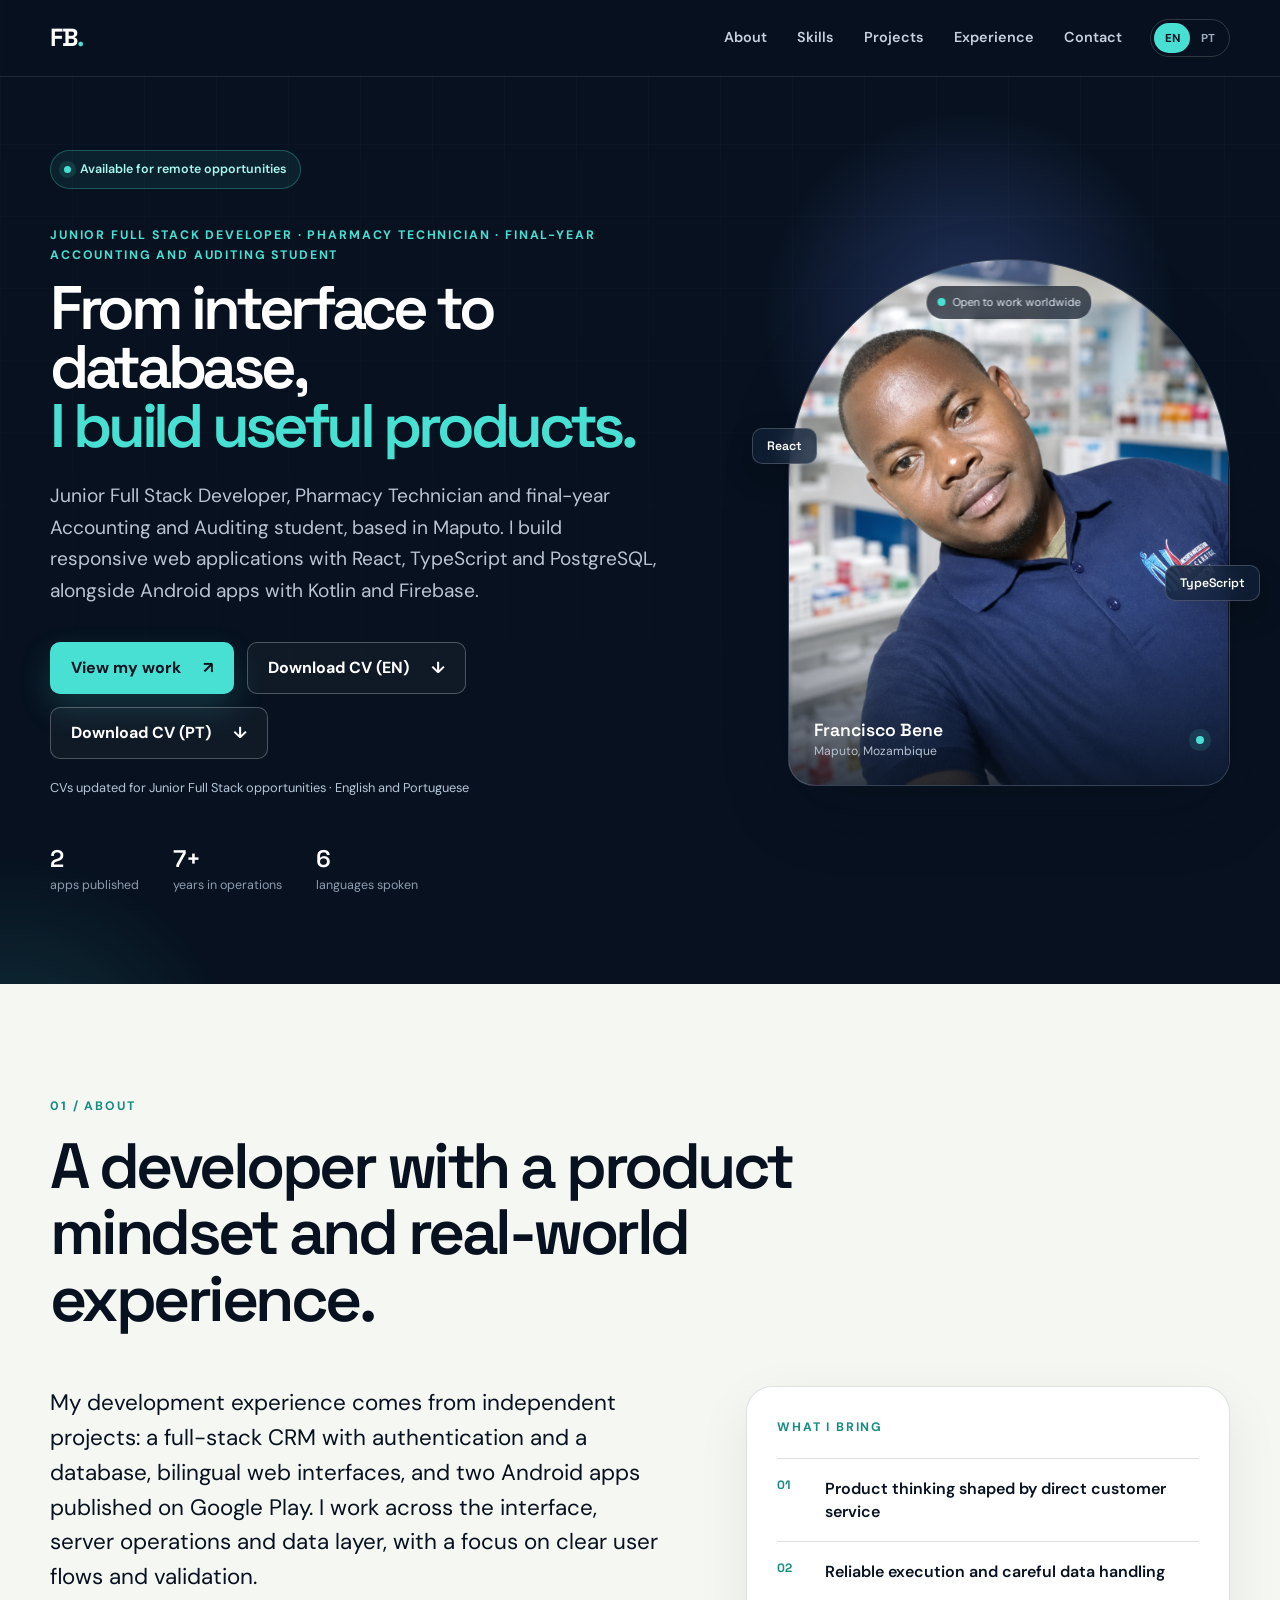
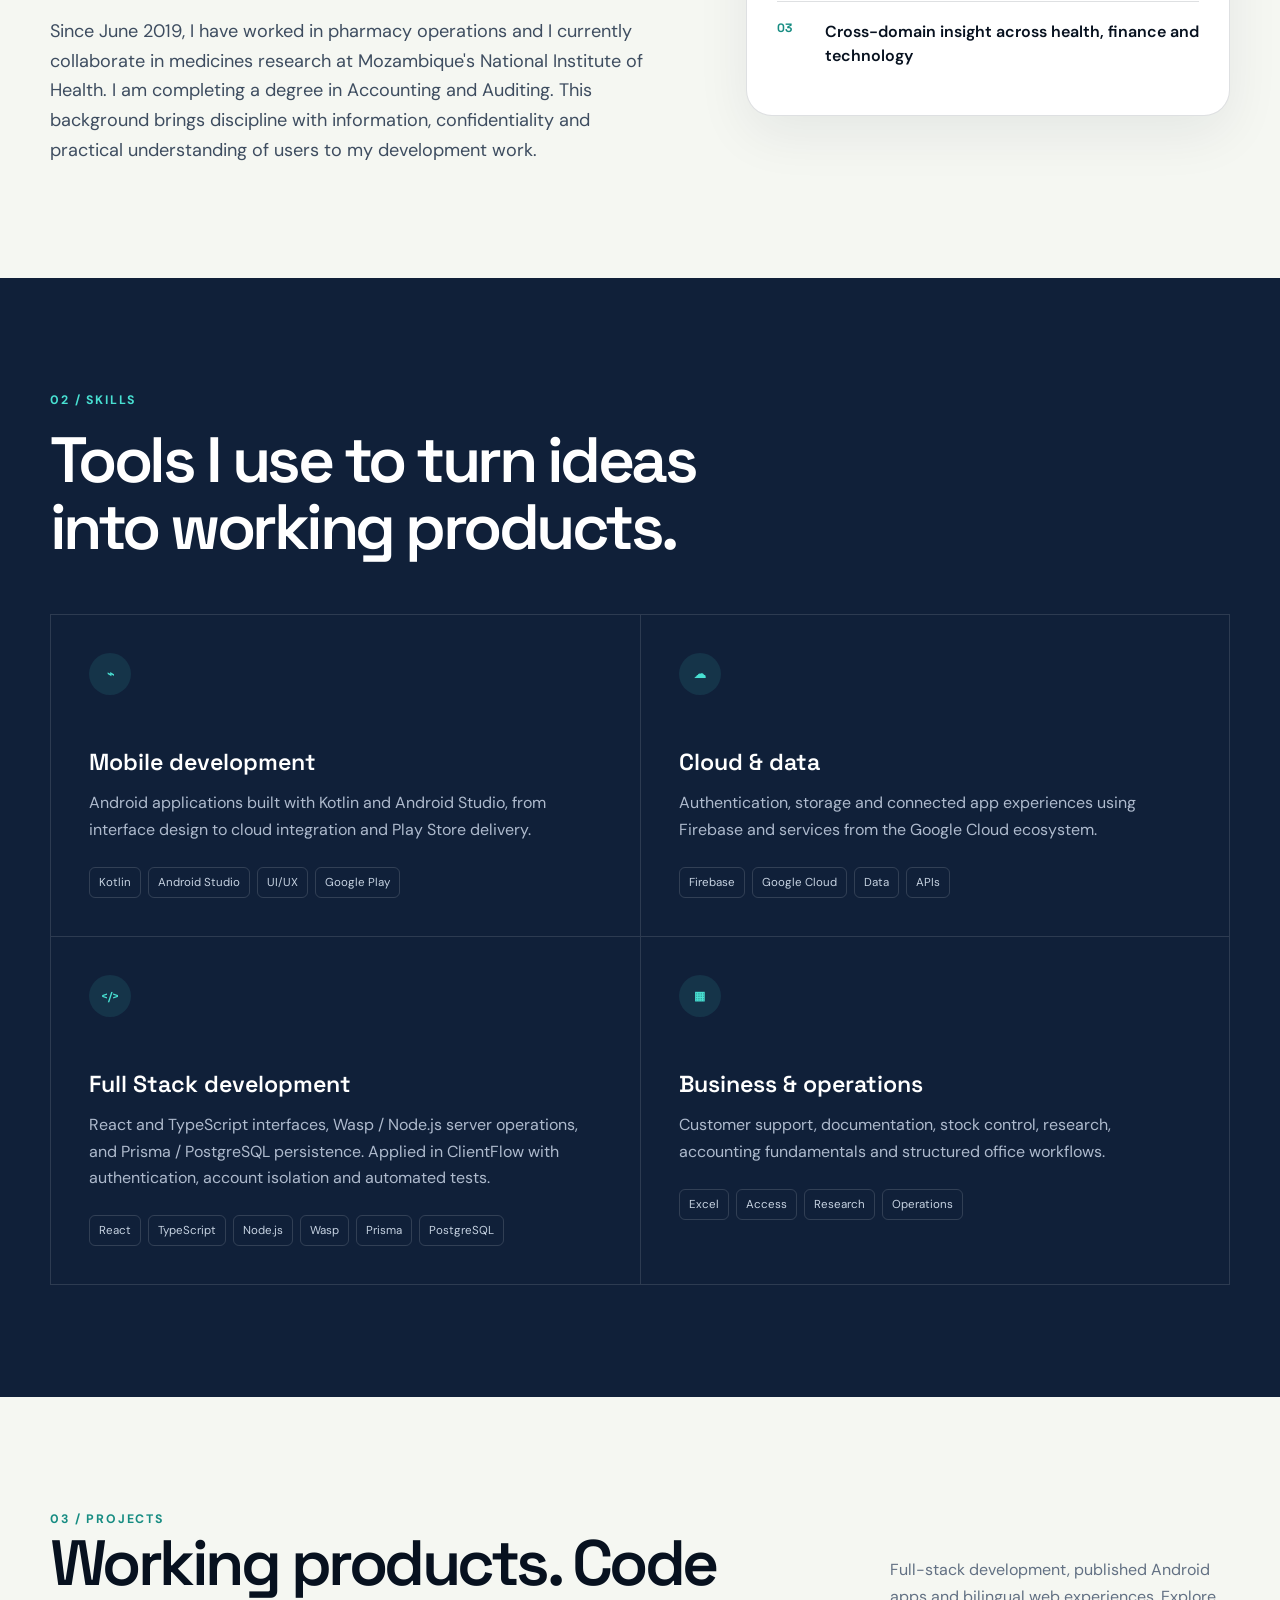
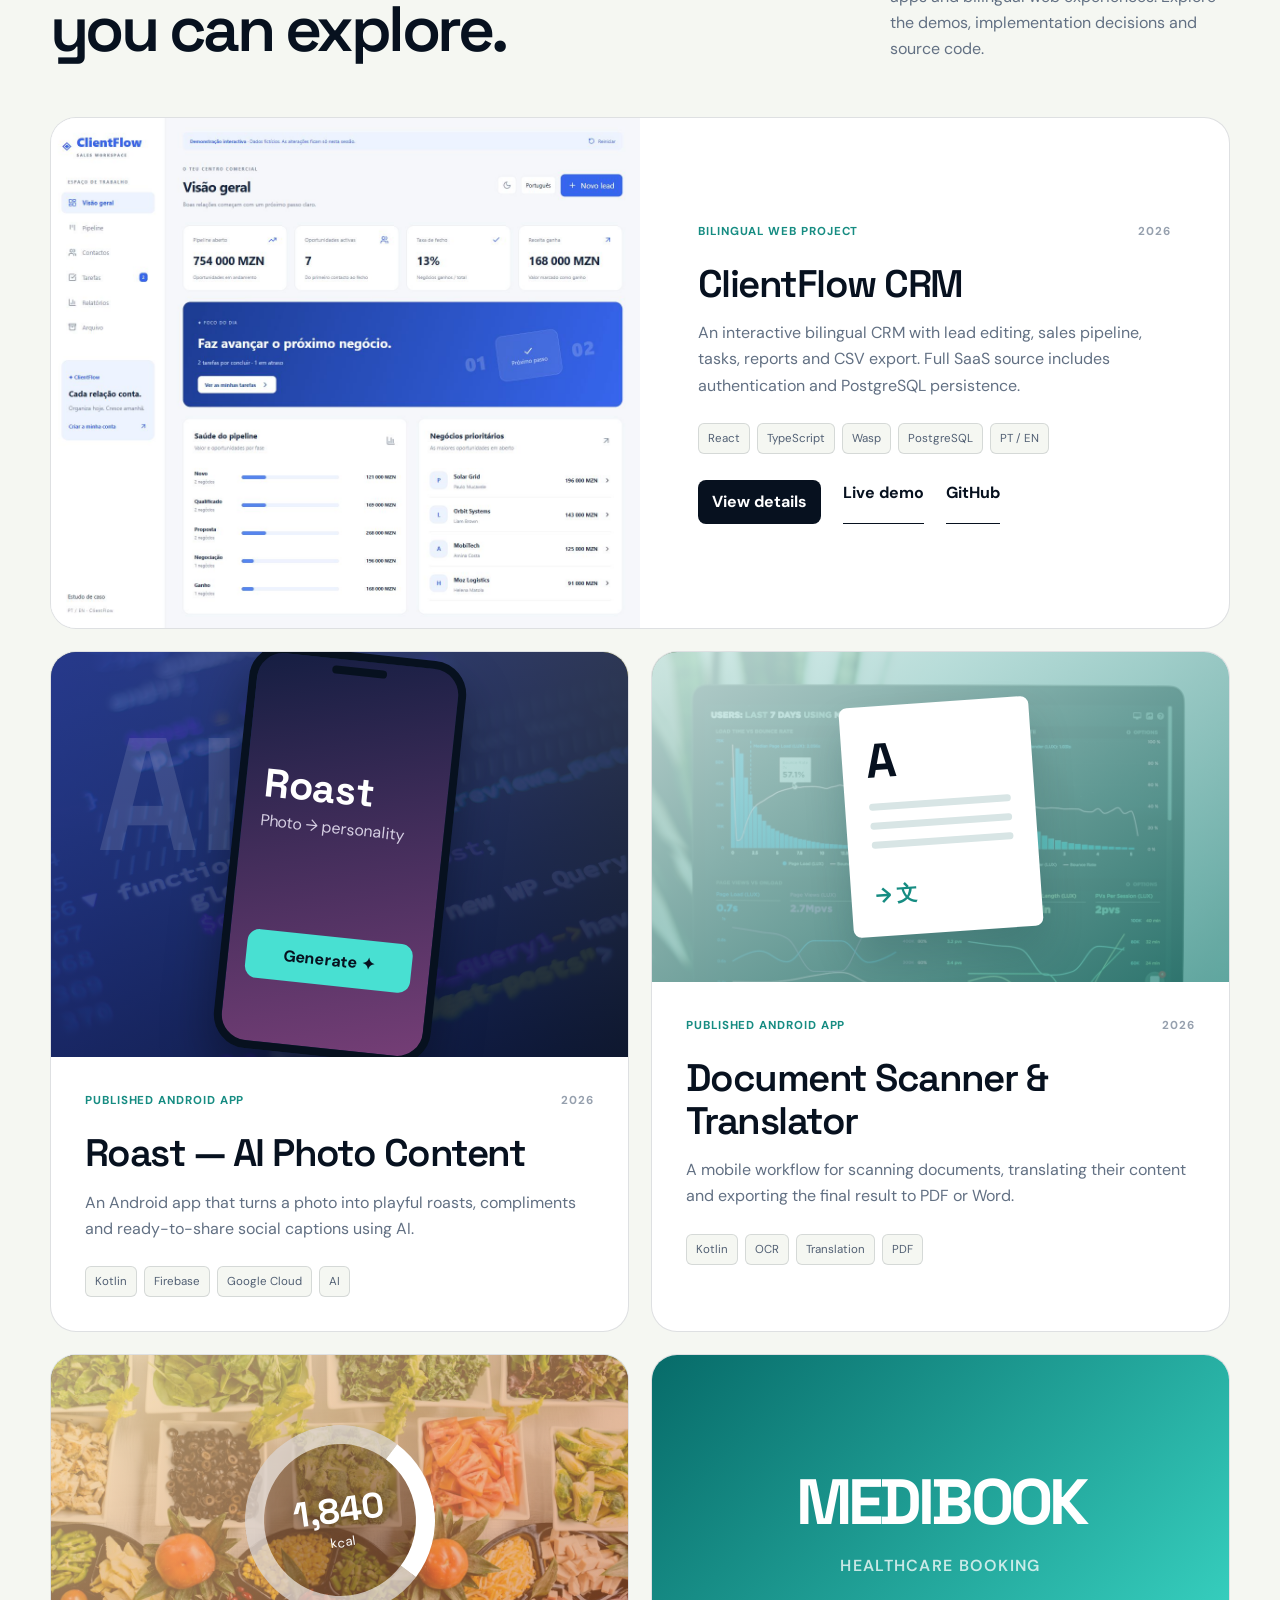
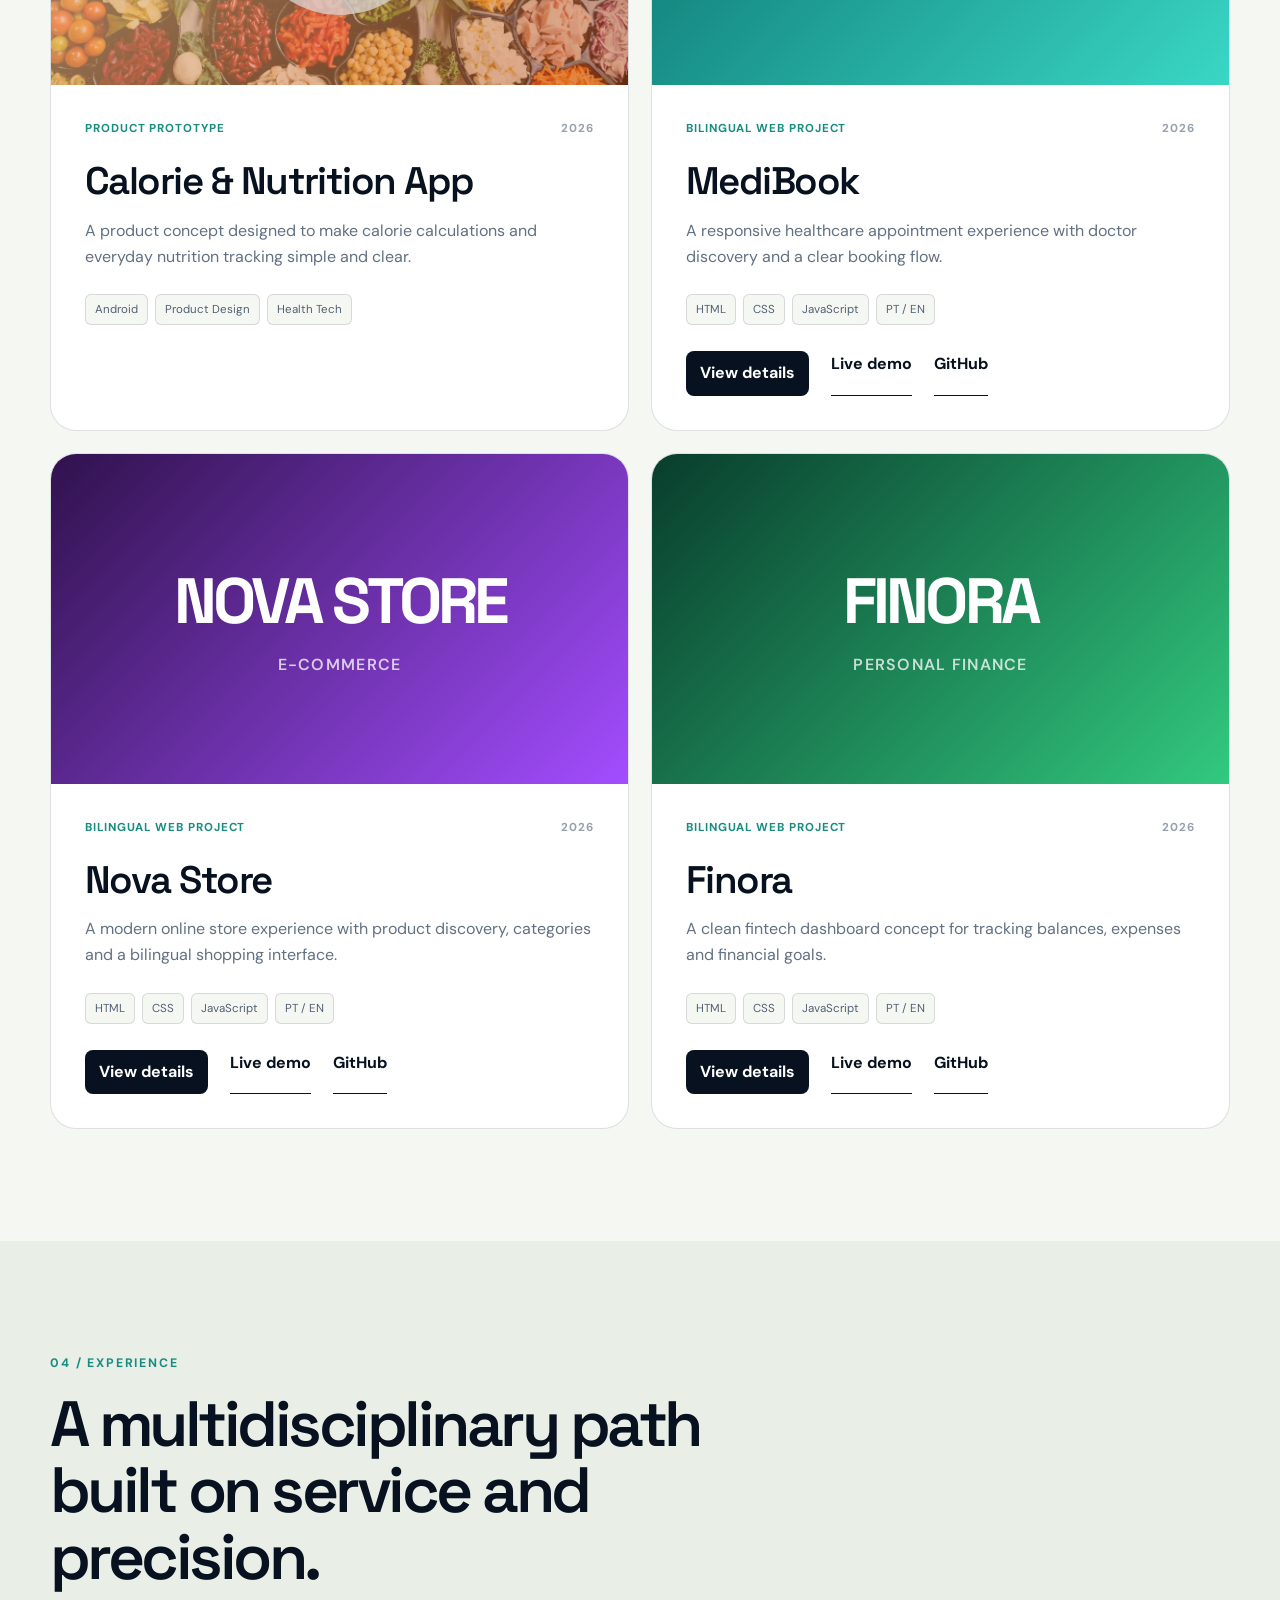
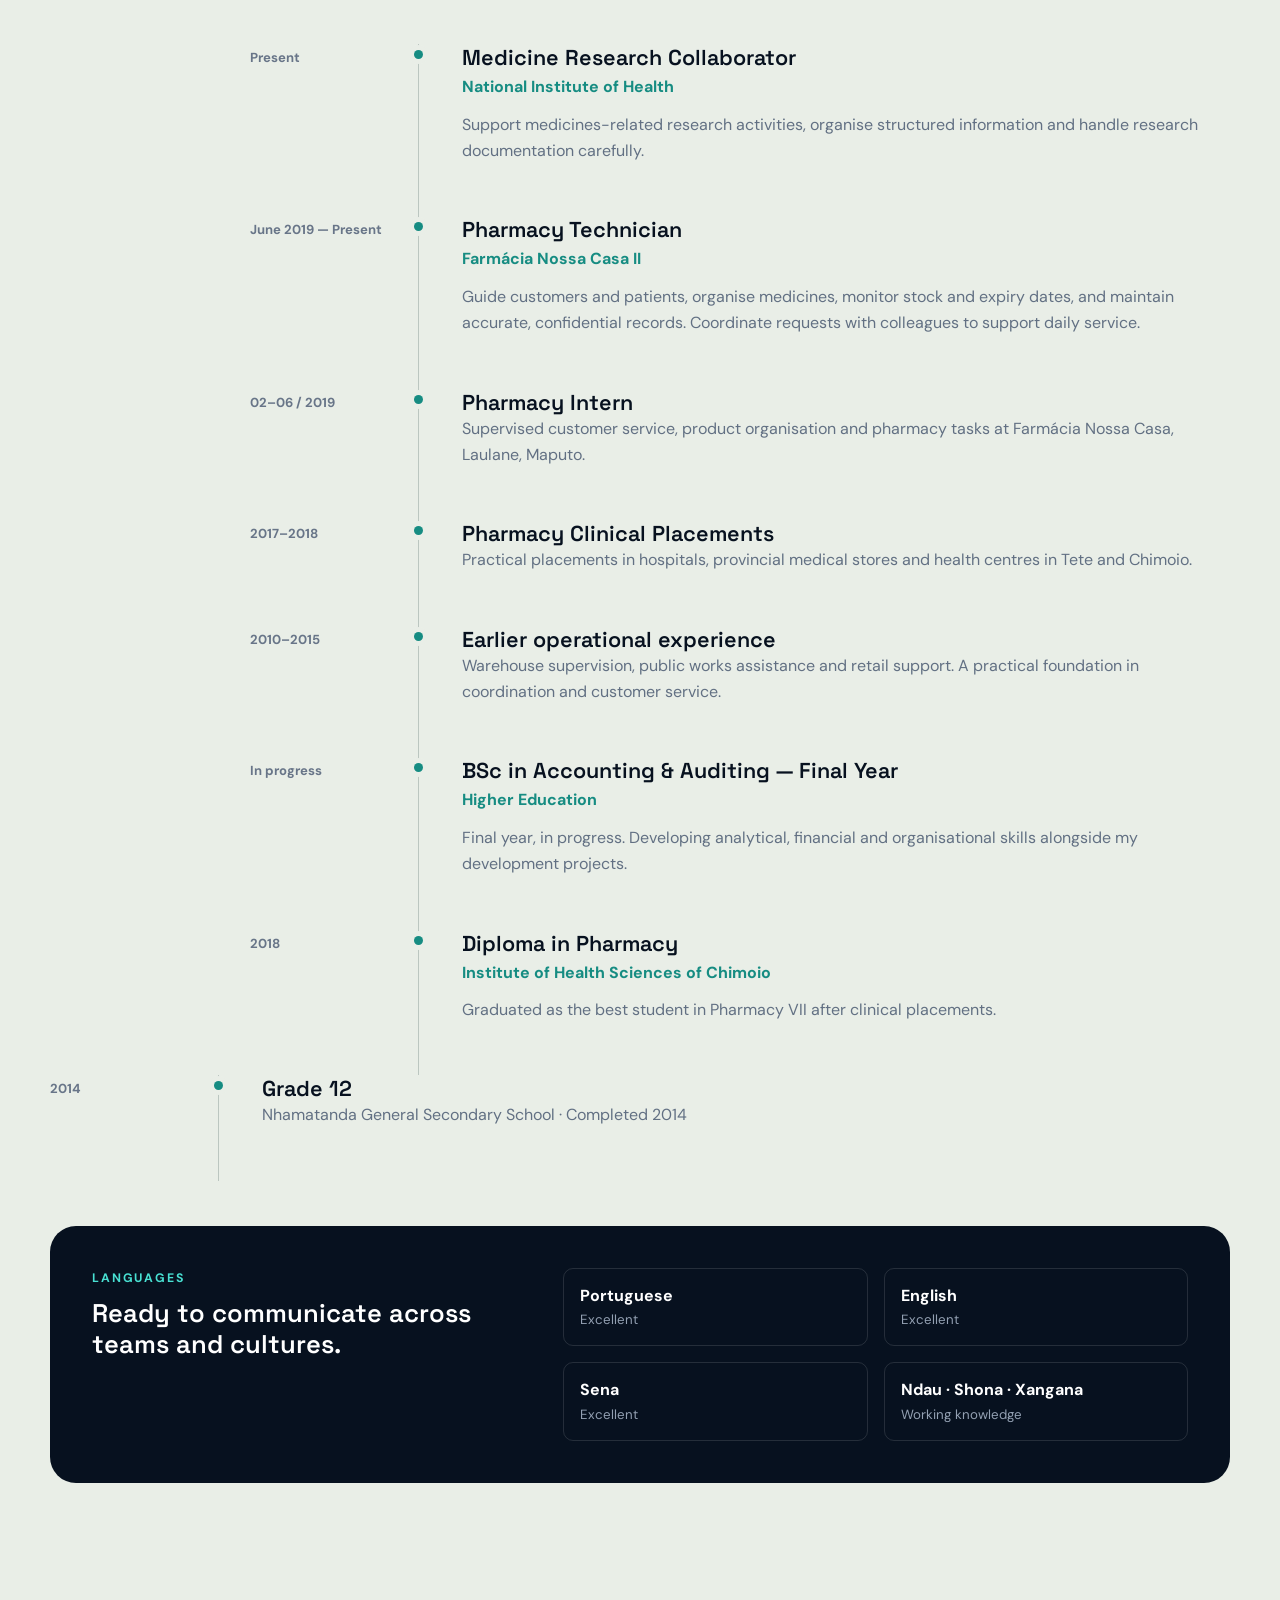
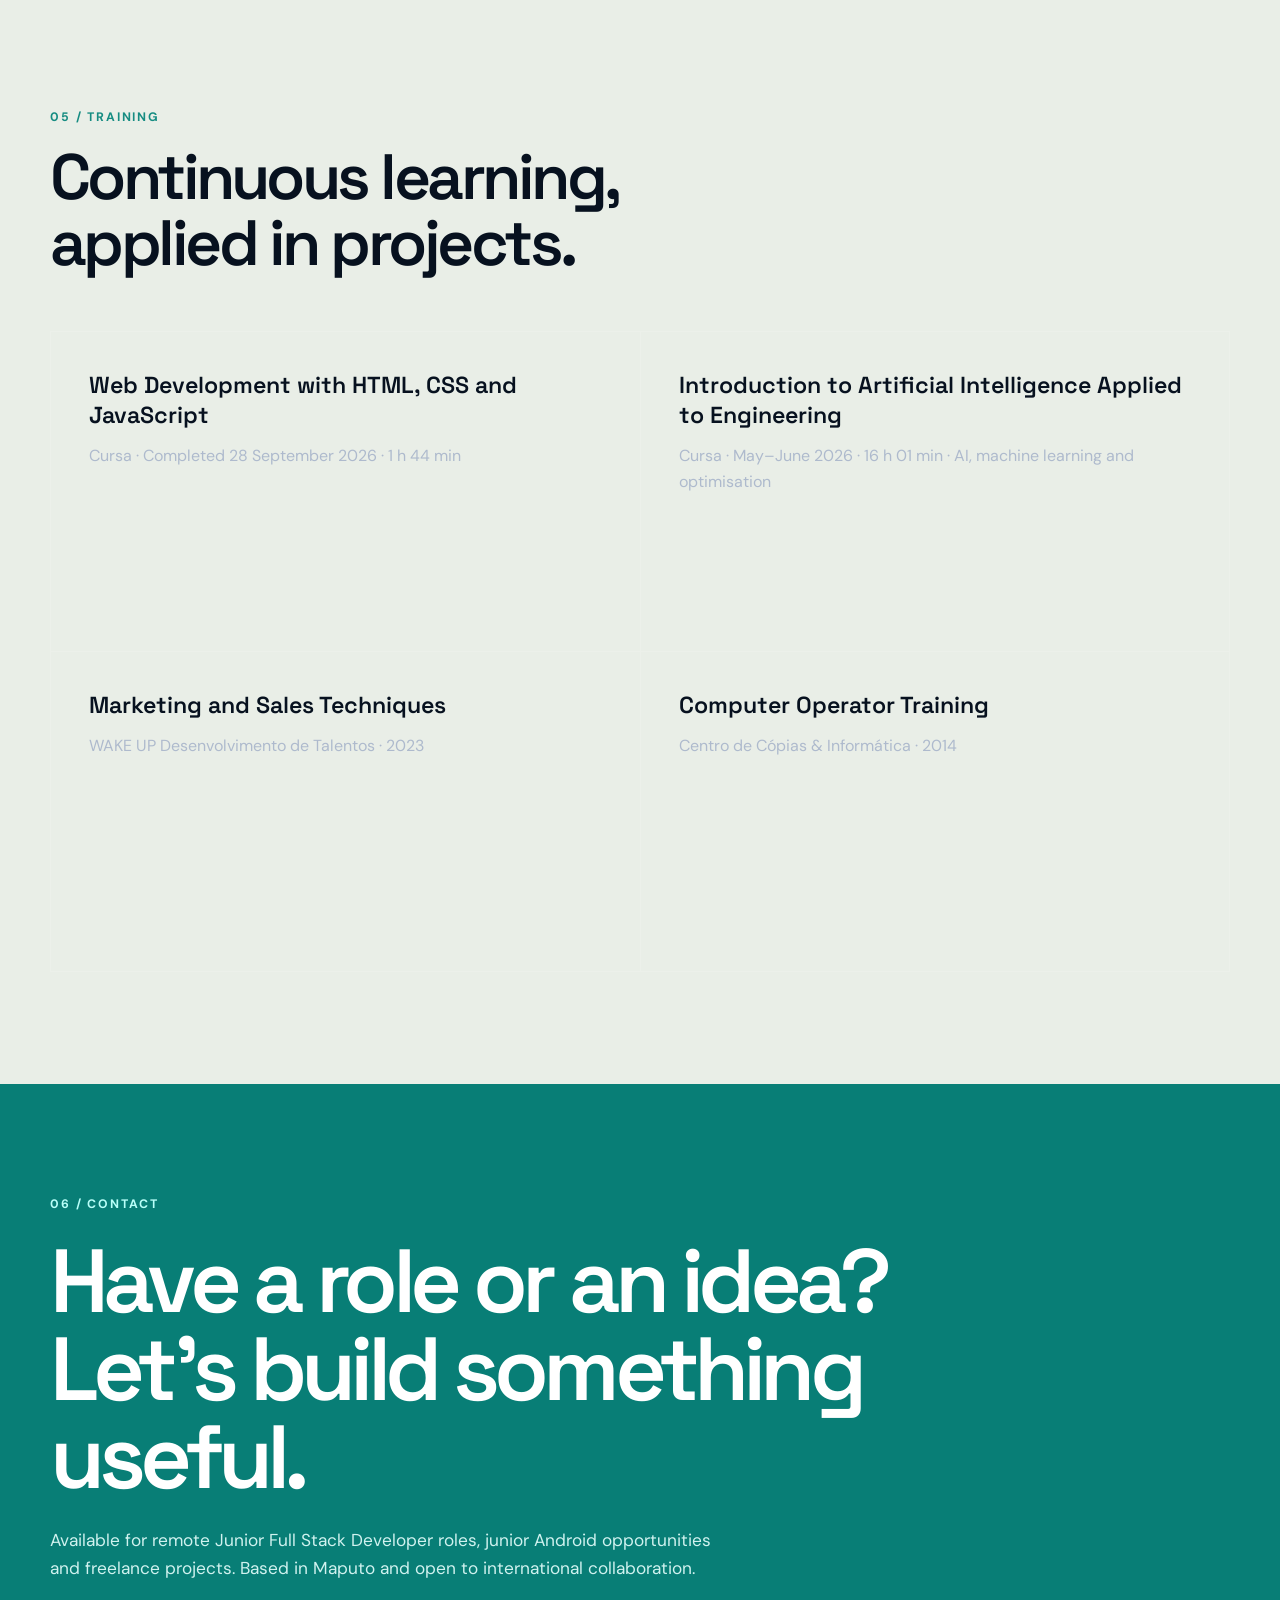
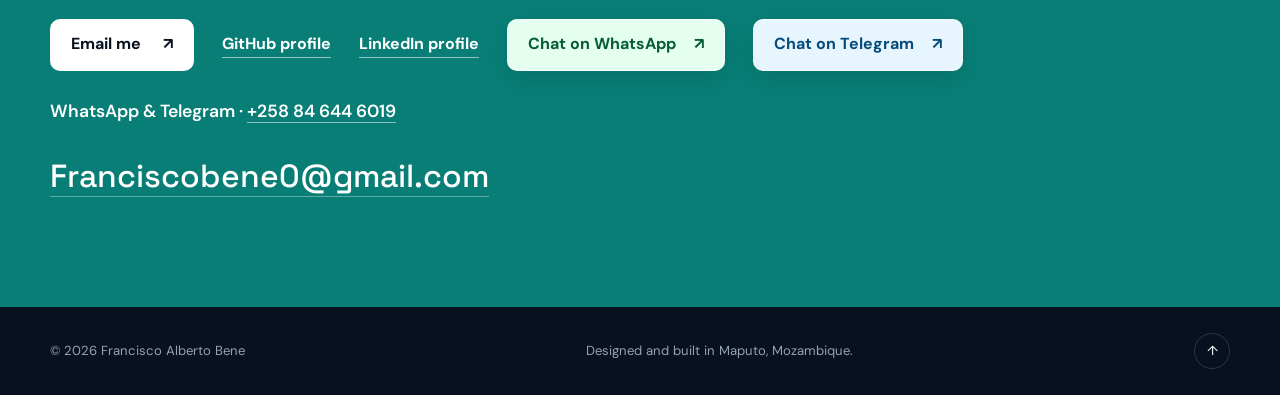
==== commit 3bce1820: "Highlight WhatsApp and Telegram in bilingual contact section" ====
--- a/index.html
+++ b/index.html
@@ -10,8 +10,8 @@
   <link rel="preconnect" href="https://fonts.googleapis.com" />
   <link rel="preconnect" href="https://fonts.gstatic.com" crossorigin />
   <link href="https://fonts.googleapis.com/css2?family=DM+Sans:wght@400;500;600;700&family=Space+Grotesk:wght@500;600;700&display=swap" rel="stylesheet" />
-  <link rel="stylesheet" href="portfolio.css?v=linkedin-20261008" />
-  <script src="portfolio.js?v=linkedin-20261008" defer></script>
+  <link rel="stylesheet" href="portfolio.css?v=messengers-20261008" />
+  <script src="portfolio.js?v=messengers-20261008" defer></script>
 </head>
 <body>
   <a class="skip-link" href="#main" data-i18n="skip">Skip to content</a>
@@ -113,7 +113,7 @@
       </div>
     </section>
 
-    <section class="section training" id="training"><div class="container"><div class="section-heading reveal"><p class="section-number">05 / <span data-i18n="trainingLabel">Training</span></p><h2 data-i18n="trainingTitle">Continuous learning, applied in projects.</h2></div><div class="skills-layout"><article class="skill-block reveal"><h3 data-i18n="webTraining">Web Development with HTML, CSS and JavaScript</h3><p data-i18n="webTrainingDetail">Cursa · Completed 28 September 2026 · 1 h 44 min</p></article><article class="skill-block reveal"><h3 data-i18n="aiTraining">Introduction to Artificial Intelligence Applied to Engineering</h3><p data-i18n="aiTrainingDetail">Cursa · May–June 2026 · 16 h 01 min · AI, machine learning and optimisation</p></article><article class="skill-block reveal"><h3 data-i18n="marketingTraining">Marketing and Sales Techniques</h3><p data-i18n="marketingTrainingDetail">WAKE UP Desenvolvimento de Talentos · 2023</p></article><article class="skill-block reveal"><h3 data-i18n="computerTraining">Computer Operator Training</h3><p data-i18n="computerTrainingDetail">Centro de Cópias & Informática · 2014</p></article></div></div></section><section class="contact" id="contact"><div class="container contact-inner reveal"><p class="section-number">06 / <span data-i18n="navContact">Contact</span></p><h2 data-i18n="contactTitle">Have a role or an idea? Let's build something useful.</h2><p data-i18n="contactCopy">Available for remote Junior Full Stack Developer roles, junior Android opportunities and freelance projects. Based in Maputo and open to international collaboration.</p><div class="contact-actions"><a class="button button-light" href="mailto:Franciscobene0@gmail.com?subject=Remote%20opportunity%20for%20Francisco%20Bene"><span data-i18n="emailMe">Email me</span><span>↗</span></a><a class="text-link" href="https://github.com/Fabene258" target="_blank" rel="noopener" data-i18n="githubProfile">GitHub profile</a><a class="text-link" href="https://www.linkedin.com/in/francisco-alberto-bene-8bb0446a/" target="_blank" rel="noopener noreferrer" data-i18n="linkedinProfile">LinkedIn profile</a><a class="text-link" href="tel:+258846446019">+258 84 644 6019</a></div><a class="email-display" href="mailto:Franciscobene0@gmail.com">Franciscobene0@gmail.com</a></div></section>
+    <section class="section training" id="training"><div class="container"><div class="section-heading reveal"><p class="section-number">05 / <span data-i18n="trainingLabel">Training</span></p><h2 data-i18n="trainingTitle">Continuous learning, applied in projects.</h2></div><div class="skills-layout"><article class="skill-block reveal"><h3 data-i18n="webTraining">Web Development with HTML, CSS and JavaScript</h3><p data-i18n="webTrainingDetail">Cursa · Completed 28 September 2026 · 1 h 44 min</p></article><article class="skill-block reveal"><h3 data-i18n="aiTraining">Introduction to Artificial Intelligence Applied to Engineering</h3><p data-i18n="aiTrainingDetail">Cursa · May–June 2026 · 16 h 01 min · AI, machine learning and optimisation</p></article><article class="skill-block reveal"><h3 data-i18n="marketingTraining">Marketing and Sales Techniques</h3><p data-i18n="marketingTrainingDetail">WAKE UP Desenvolvimento de Talentos · 2023</p></article><article class="skill-block reveal"><h3 data-i18n="computerTraining">Computer Operator Training</h3><p data-i18n="computerTrainingDetail">Centro de Cópias & Informática · 2014</p></article></div></div></section><section class="contact" id="contact"><div class="container contact-inner reveal"><p class="section-number">06 / <span data-i18n="navContact">Contact</span></p><h2 data-i18n="contactTitle">Have a role or an idea? Let's build something useful.</h2><p data-i18n="contactCopy">Available for remote Junior Full Stack Developer roles, junior Android opportunities and freelance projects. Based in Maputo and open to international collaboration.</p><div class="contact-actions"><a class="button button-light" href="mailto:Franciscobene0@gmail.com?subject=Remote%20opportunity%20for%20Francisco%20Bene"><span data-i18n="emailMe">Email me</span><span>↗</span></a><a class="text-link" href="https://github.com/Fabene258" target="_blank" rel="noopener" data-i18n="githubProfile">GitHub profile</a><a class="text-link" href="https://www.linkedin.com/in/francisco-alberto-bene-8bb0446a/" target="_blank" rel="noopener noreferrer" data-i18n="linkedinProfile">LinkedIn profile</a><a class="button contact-messenger whatsapp-link" href="https://wa.me/258846446019" target="_blank" rel="noopener noreferrer"><span data-i18n="whatsappContact">Chat on WhatsApp</span><span aria-hidden="true">↗</span></a><a class="button contact-messenger telegram-link" href="https://t.me/+258846446019" target="_blank" rel="noopener noreferrer"><span data-i18n="telegramContact">Chat on Telegram</span><span aria-hidden="true">↗</span></a></div><p class="contact-number"><span data-i18n="messengerNumber">WhatsApp &amp; Telegram</span> · <a href="tel:+258846446019">+258 84 644 6019</a></p><a class="email-display" href="mailto:Franciscobene0@gmail.com">Franciscobene0@gmail.com</a></div></section>
   </main>
   <footer class="site-footer"><div class="container footer-inner"><p>© <span id="year"></span> Francisco Alberto Bene</p><p data-i18n="footerNote">Designed and built in Maputo, Mozambique.</p><a href="#home" aria-label="Back to top">↑</a></div></footer>
 </body>
--- a/portfolio.css
+++ b/portfolio.css
@@ -176,3 +176,7 @@
 .project-featured .clientflow-product{min-height:340px}
 .cta-row{flex-wrap:wrap}
 @media(max-width:600px){.cta-row .button{flex:1 1 100%;justify-content:space-between}.project-featured .clientflow-product{min-height:220px}.hero h1{font-size:2.7rem}}
+.contact-messenger{gap:18px;border:1px solid rgba(255,255,255,.65);box-shadow:0 8px 24px rgba(0,0,0,.1)}
+.whatsapp-link{background:#e4fff0;color:#075c38}.telegram-link{background:#e7f5ff;color:#064c79}
+.contact-number{margin:-24px 0 30px;font-size:1.1rem;font-weight:600}.contact-number a{white-space:nowrap;border-bottom:1px solid rgba(255,255,255,.5)}
+@media(max-width:600px){.contact-messenger{width:100%;justify-content:space-between}.contact-actions{gap:18px}.contact-number{font-size:1rem}}
